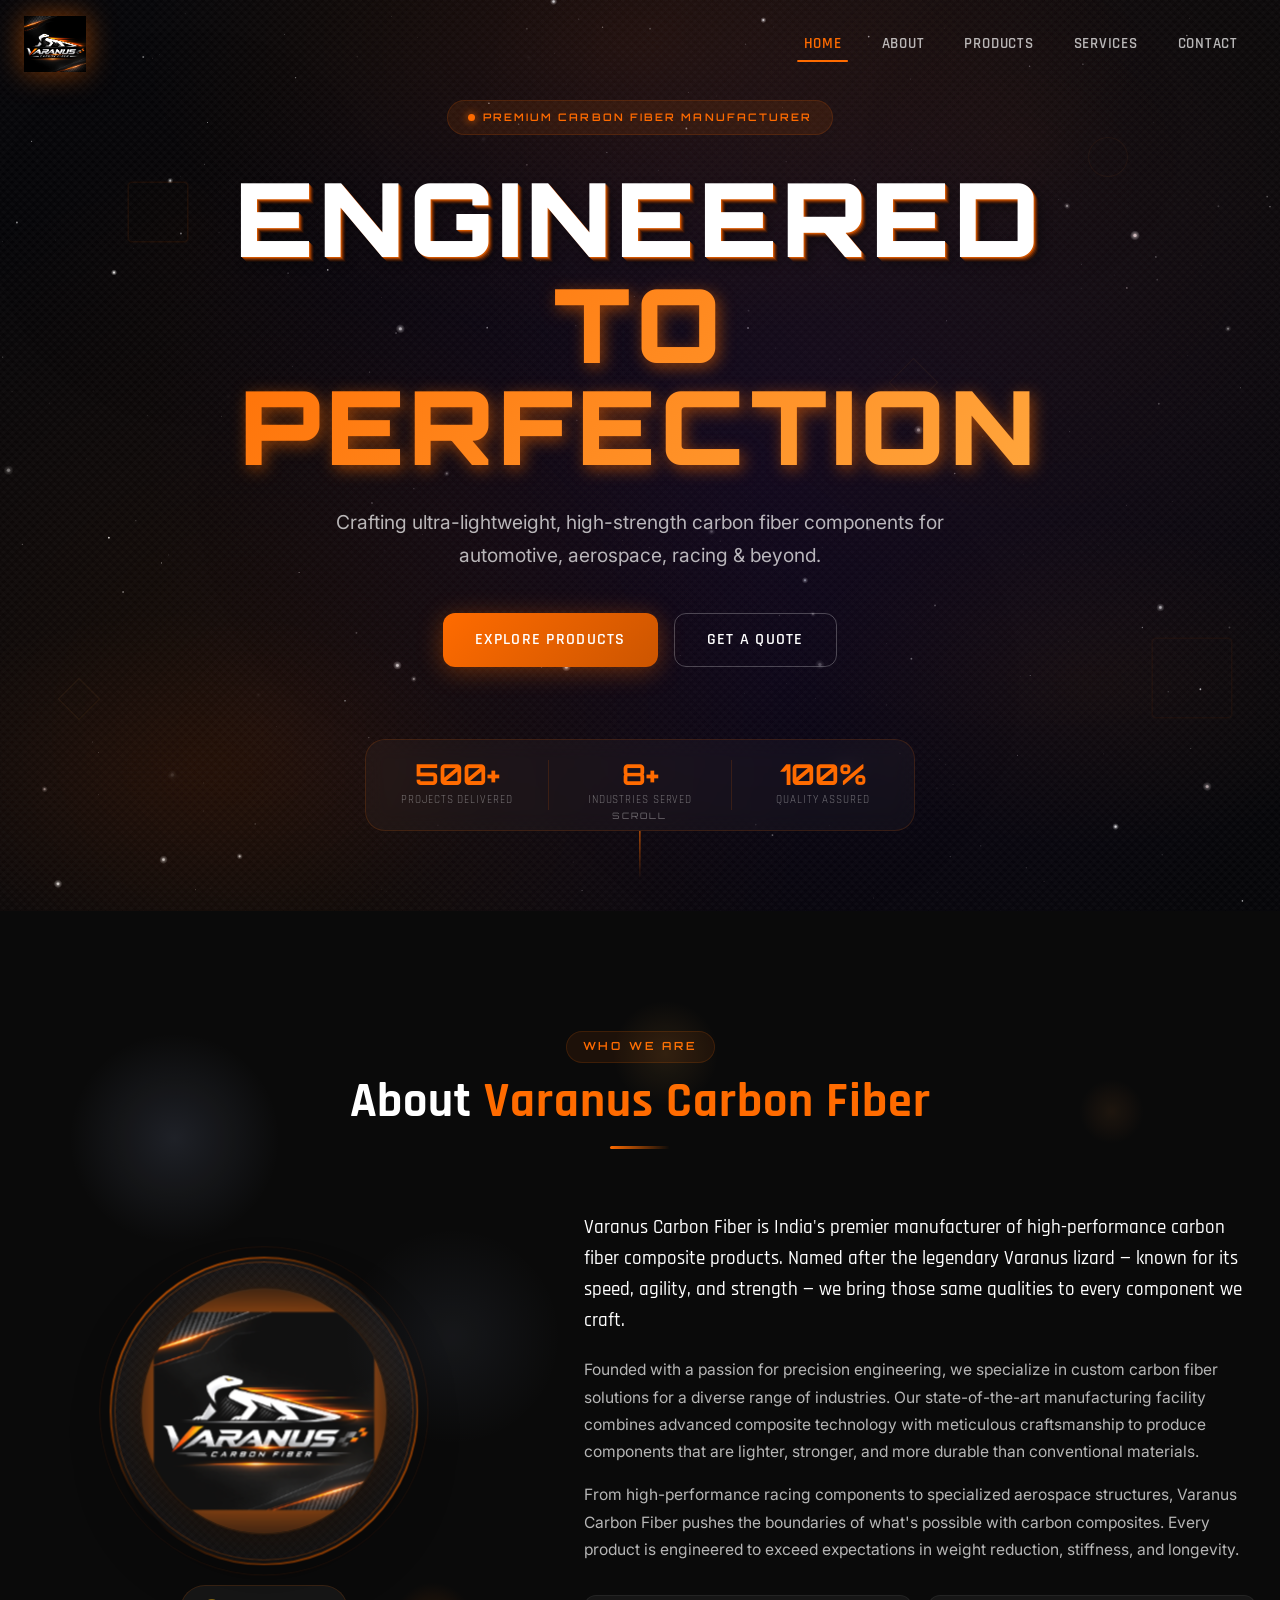
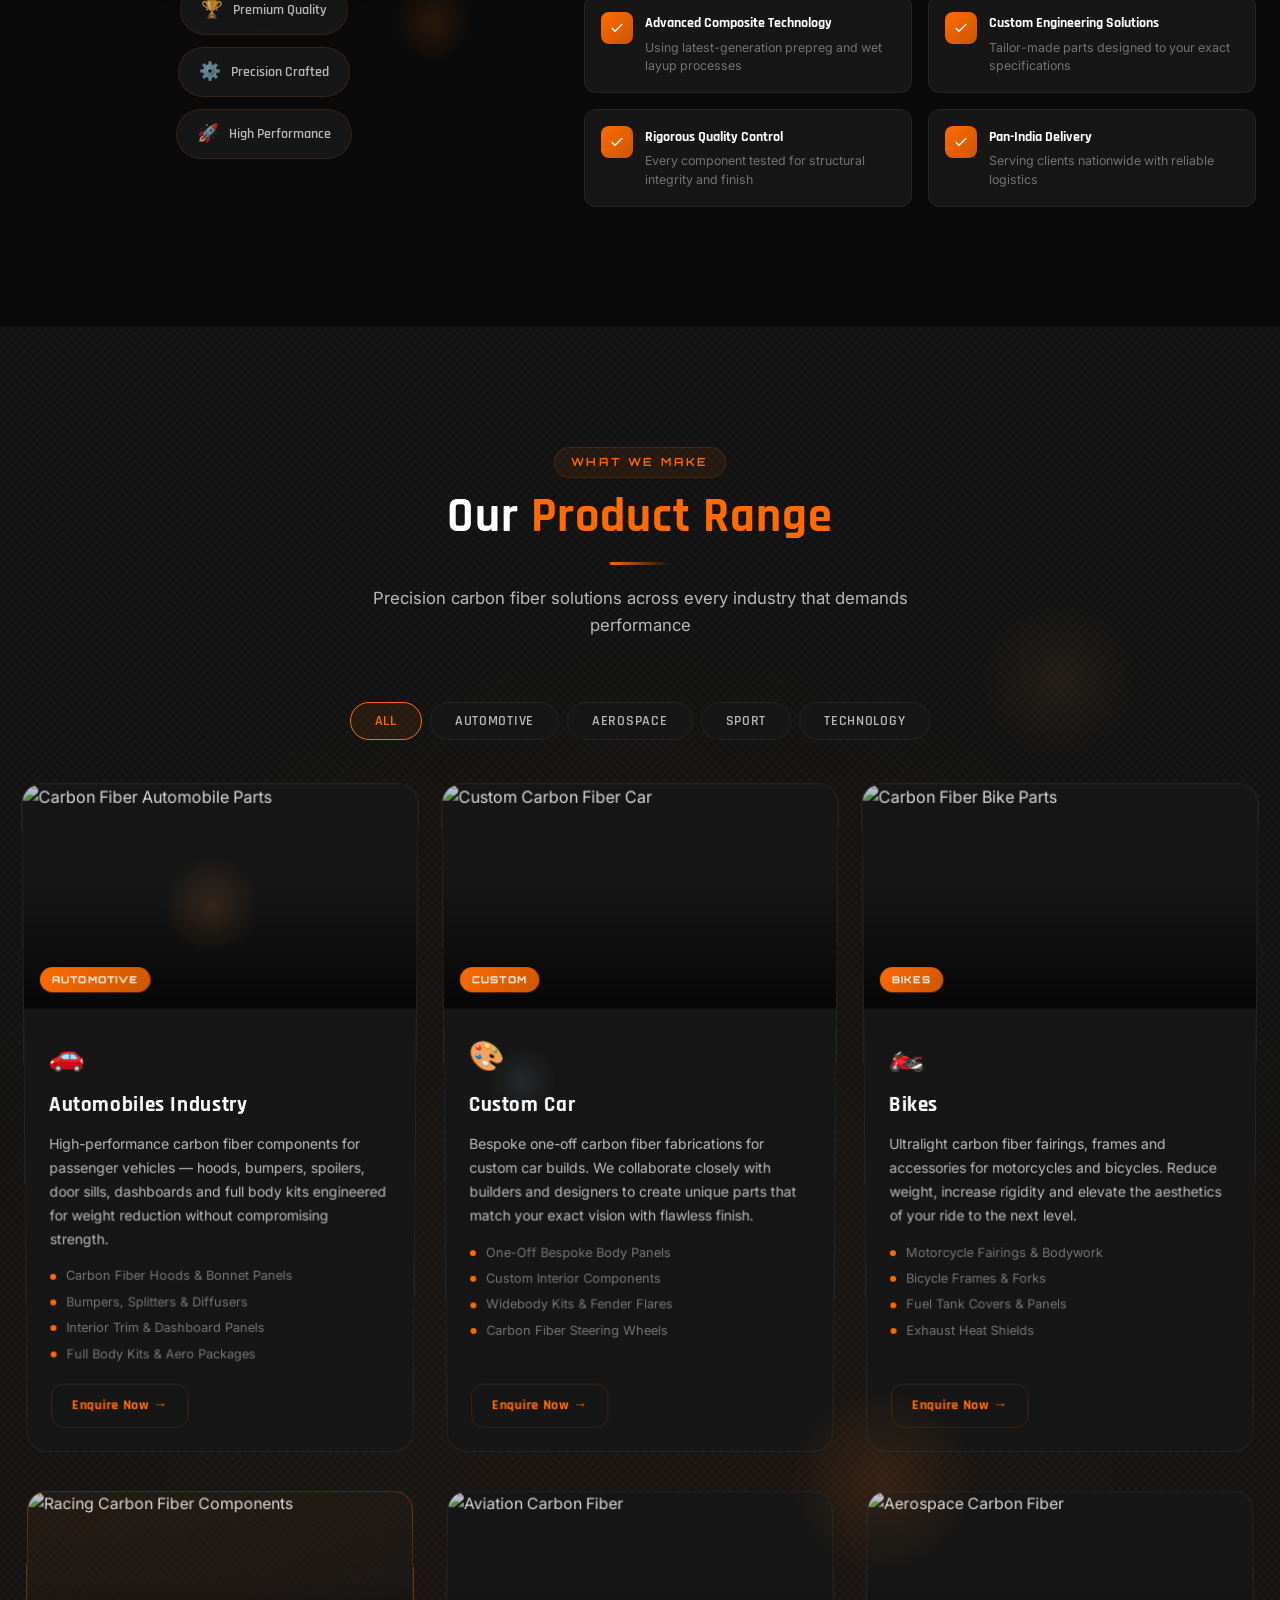
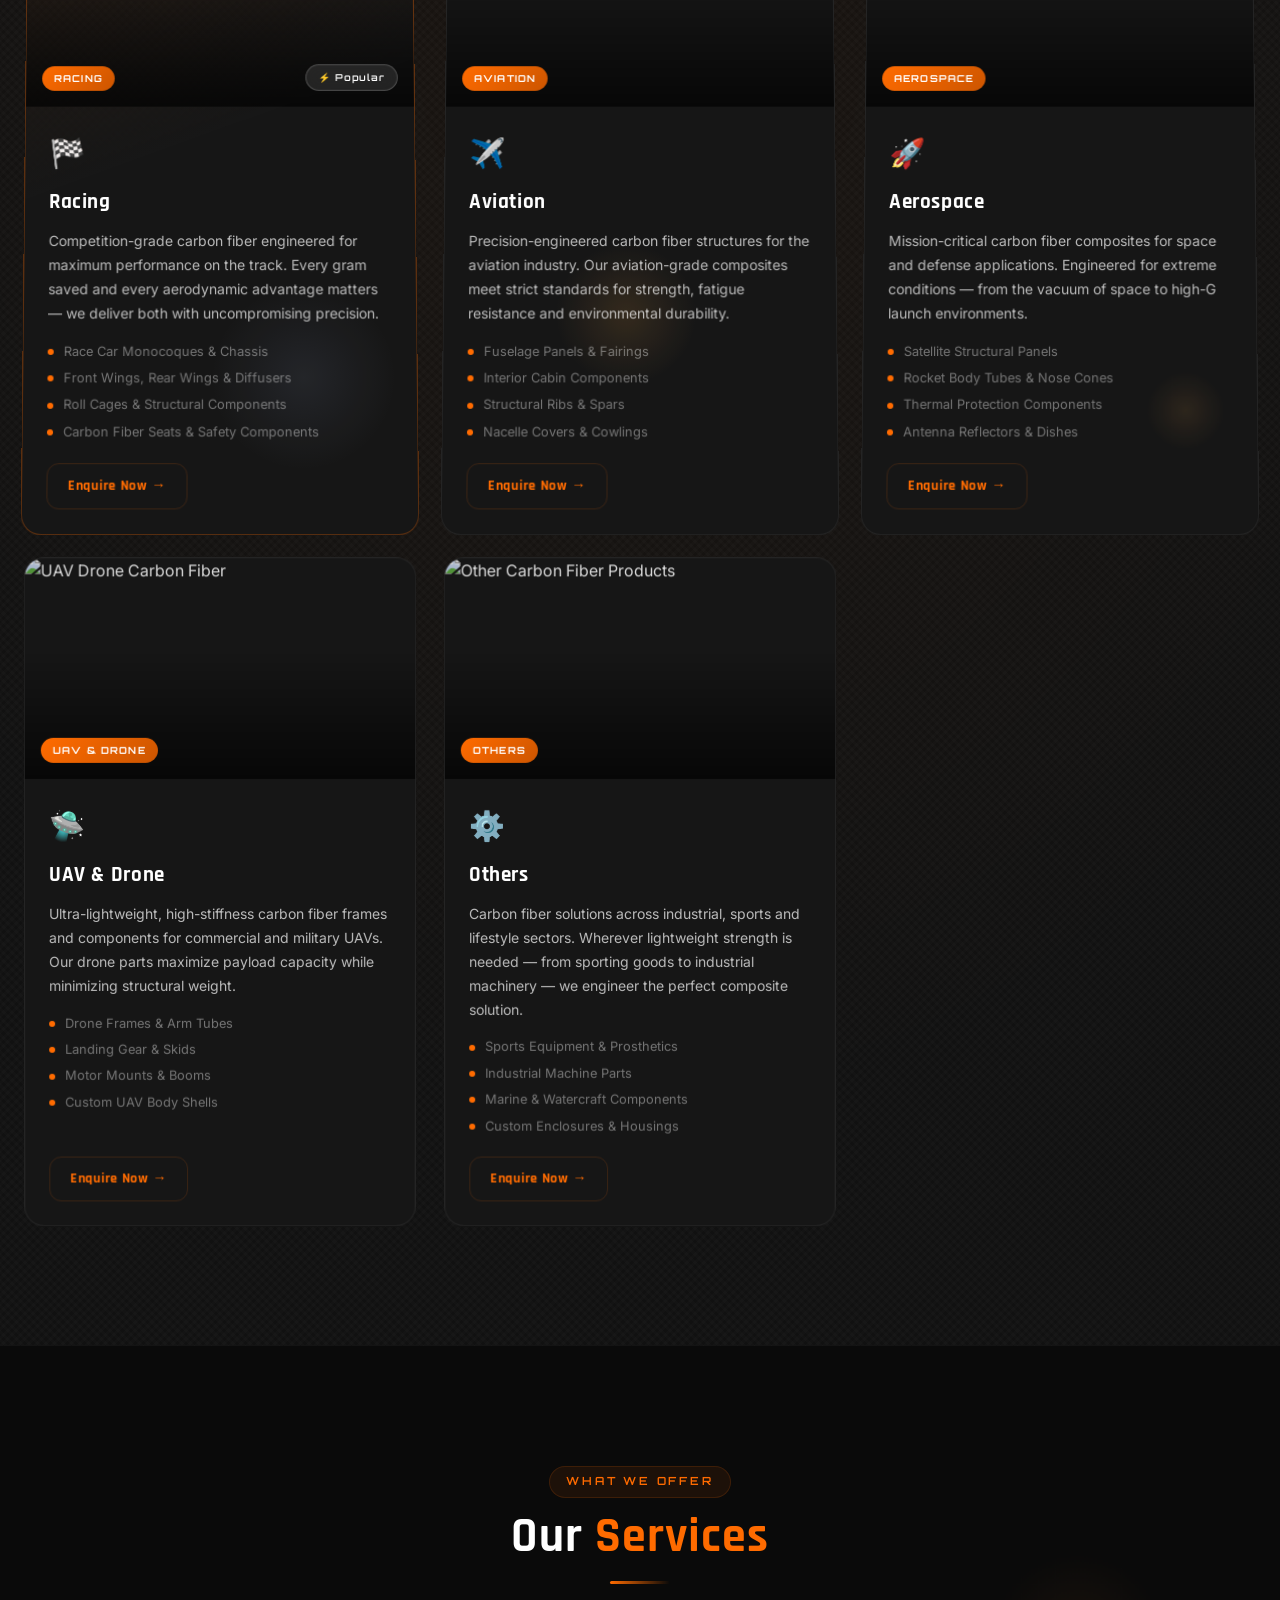
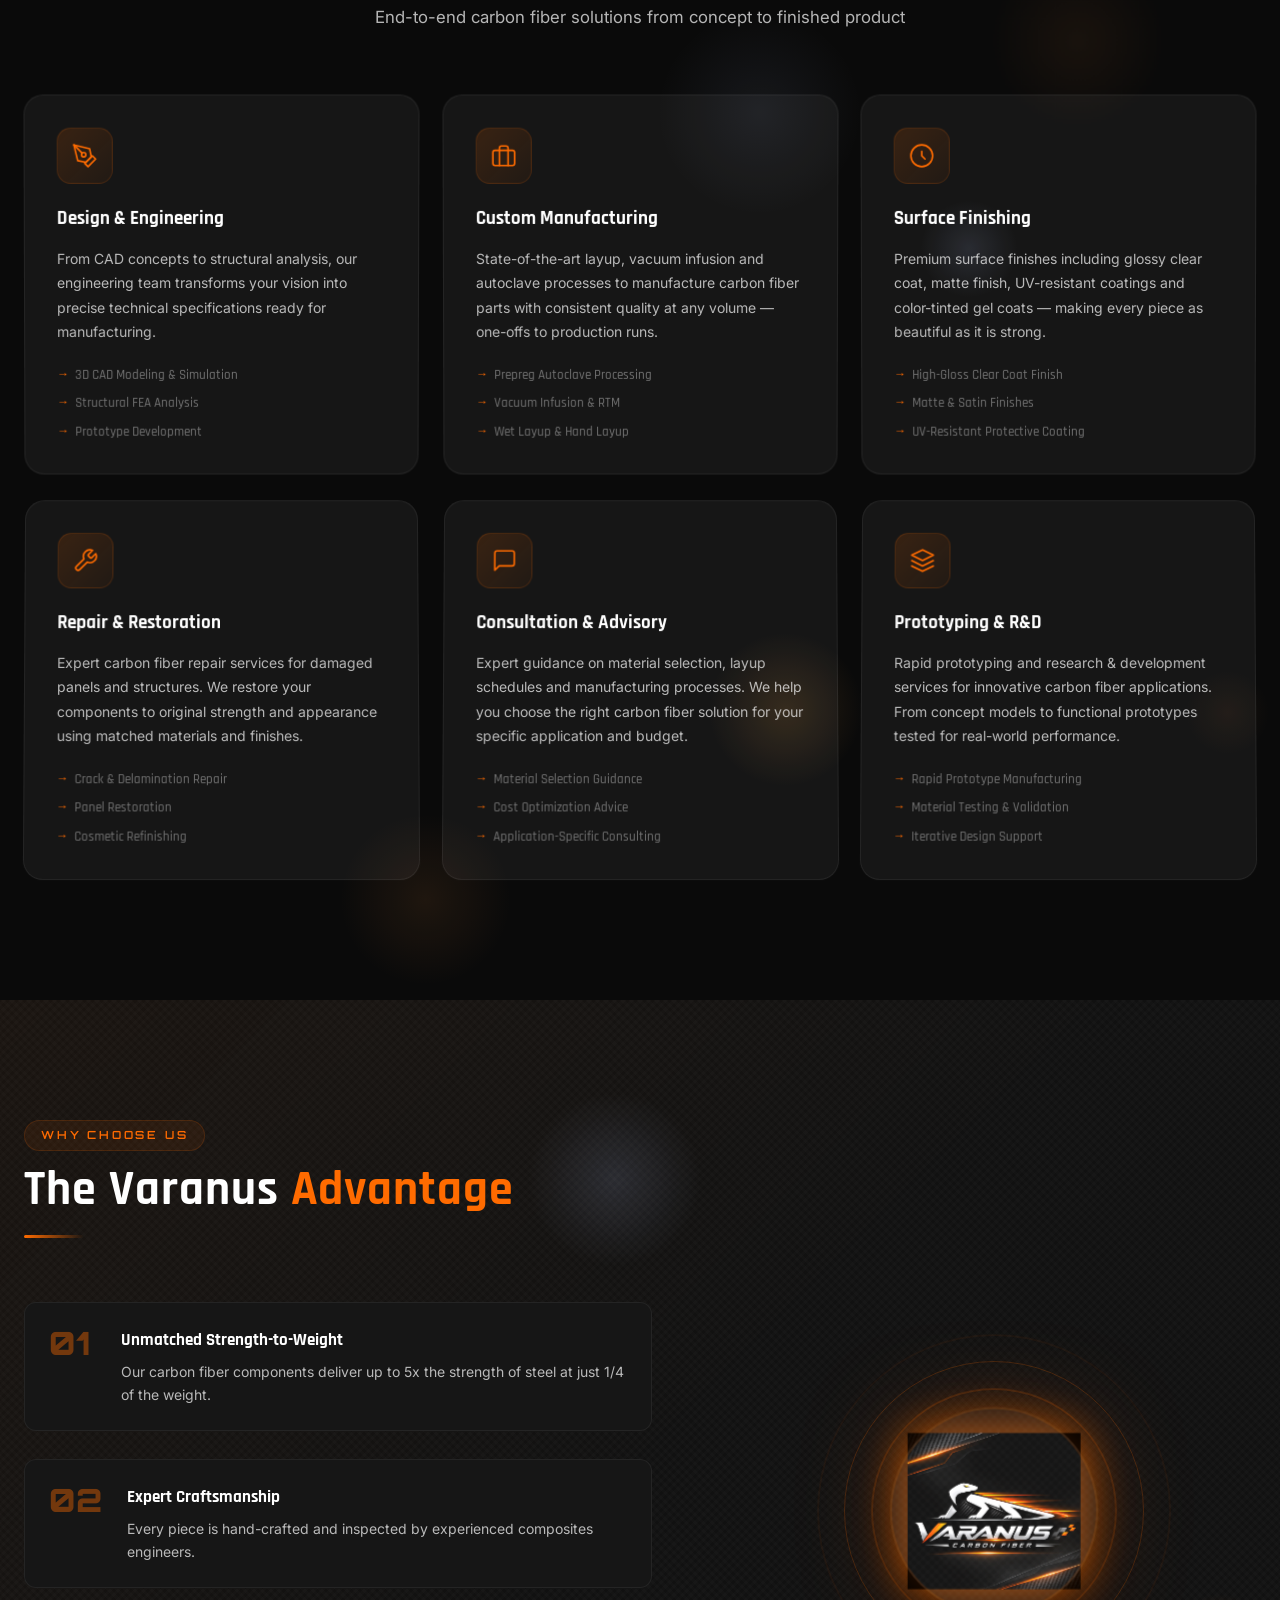
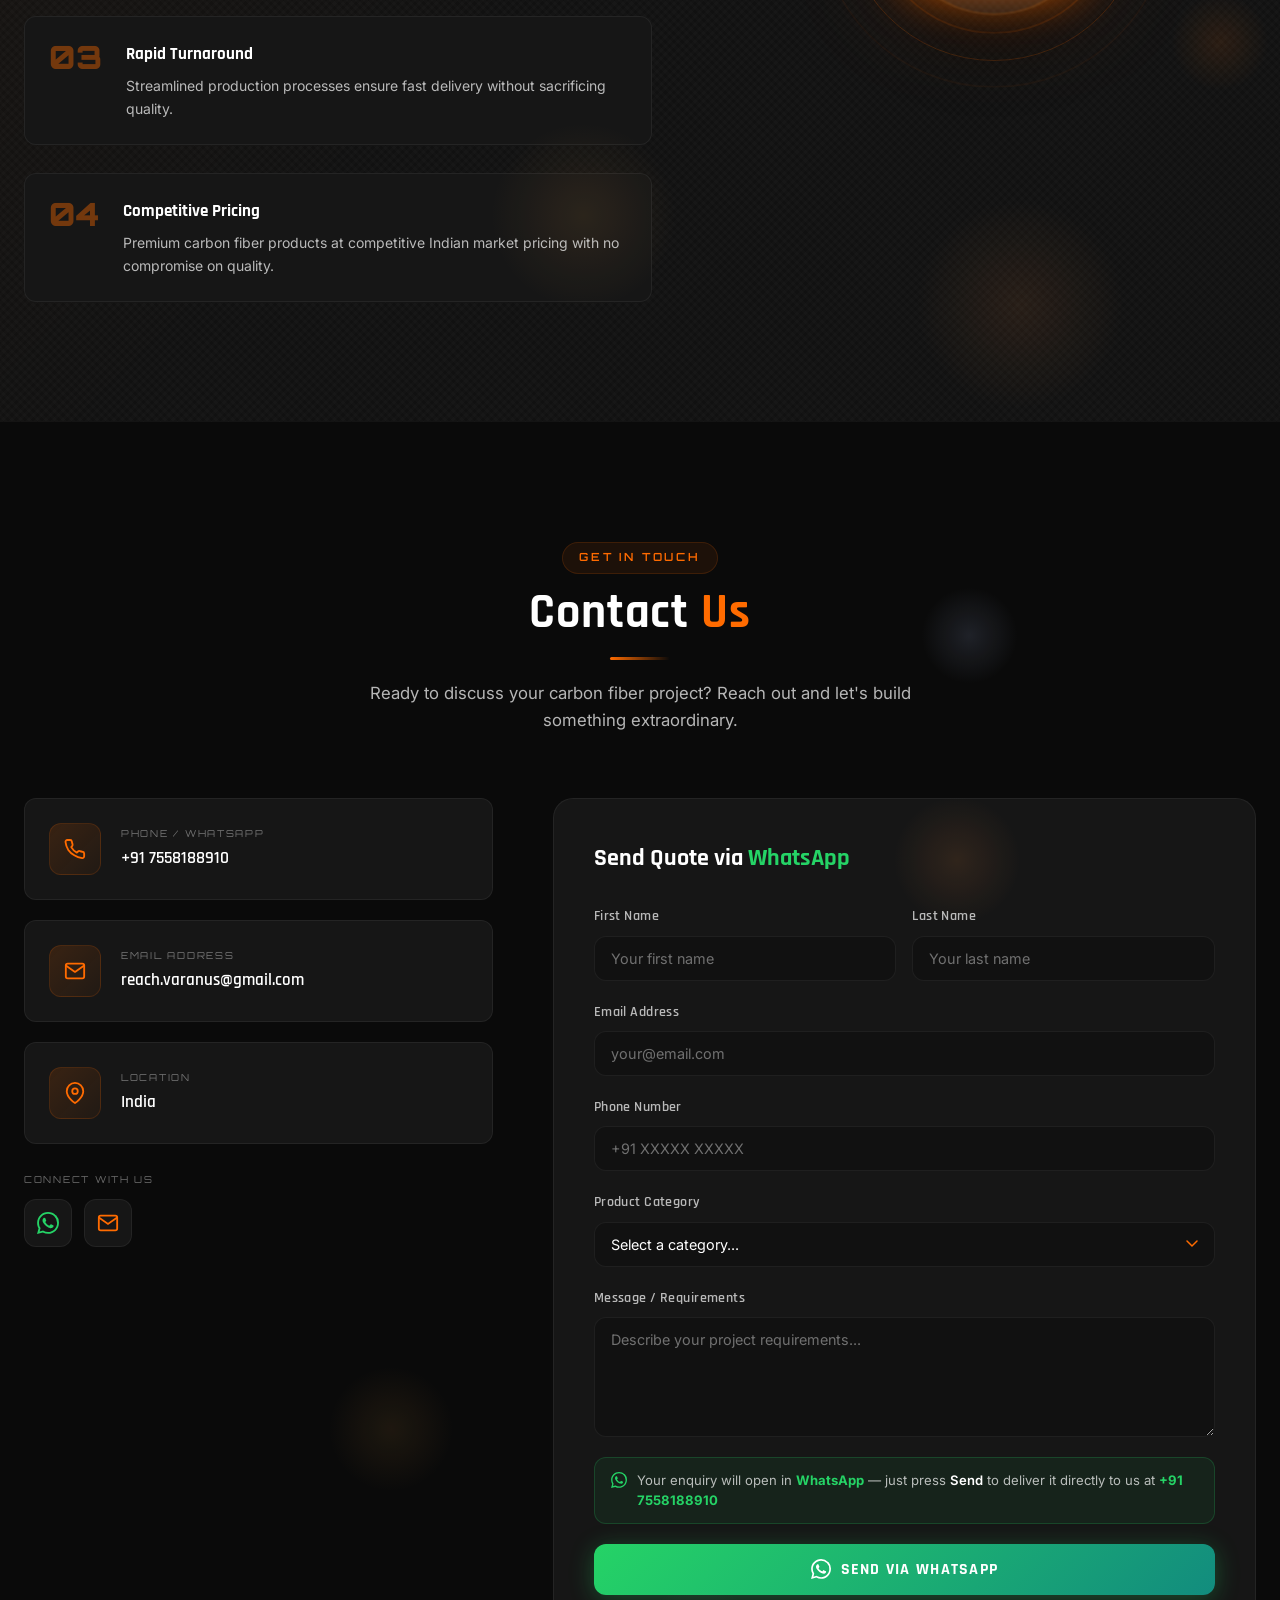
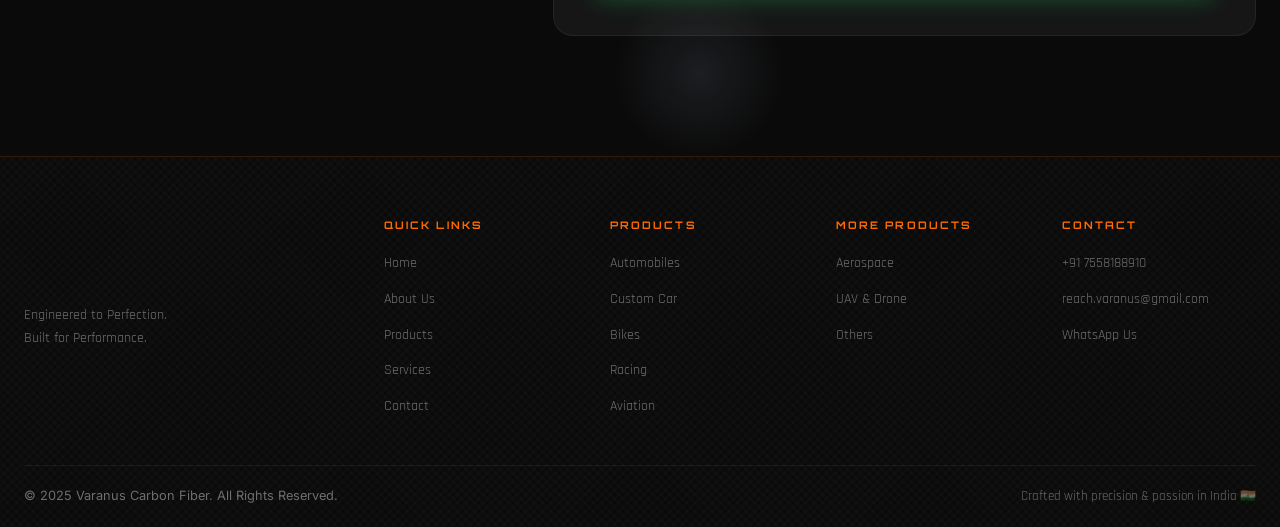
==== index.html @ b49322c1 "i have done this on Antigravity" ====
<!DOCTYPE html>
<html lang="en">
<head>
  <meta charset="UTF-8" />
  <meta name="viewport" content="width=device-width, initial-scale=1.0" />
  <title>Varanus Carbon Fiber | Premium Carbon Fiber Solutions</title>
  <meta name="description" content="Varanus Carbon Fiber - Premium carbon fiber components for automobiles, custom cars, bikes, racing, aviation, aerospace, UAV & drones and more. Crafted with precision for performance." />
  <meta name="keywords" content="carbon fiber, carbon fiber parts, automotive carbon fiber, racing carbon fiber, aerospace carbon fiber, UAV drone carbon fiber, custom carbon fiber" />
  <link rel="preconnect" href="https://fonts.googleapis.com" />
  <link rel="preconnect" href="https://fonts.gstatic.com" crossorigin />
  <link href="https://fonts.googleapis.com/css2?family=Rajdhani:wght@400;500;600;700&family=Orbitron:wght@400;600;700;900&family=Inter:wght@300;400;500;600&display=swap" rel="stylesheet" />
  <link rel="stylesheet" href="style.css" />
</head>
<body>

  <!-- ===== NAVIGATION ===== -->
  <nav class="navbar" id="navbar">
    <div class="nav-container">
      <a href="#home" class="nav-logo">
        <img src="logo.png" alt="Varanus Carbon Fiber Logo" class="logo-img" />
      </a>
      <ul class="nav-links" id="navLinks">
        <li><a href="#home" class="nav-link active">Home</a></li>
        <li><a href="#about" class="nav-link">About</a></li>
        <li><a href="#products" class="nav-link">Products</a></li>
        <li><a href="#services" class="nav-link">Services</a></li>
        <li><a href="#contact" class="nav-link">Contact</a></li>
      </ul>
      <button class="hamburger" id="hamburger" aria-label="Toggle menu">
        <span></span><span></span><span></span>
      </button>
    </div>
  </nav>

  <!-- ===== HERO SECTION ===== -->
  <section class="hero" id="home">
    <canvas class="hero-stars" id="heroStars"></canvas>
    <div class="hero-bg-overlay"></div>
    <div class="hero-particles" id="heroParticles"></div>
    <div class="hero-content">
      <div class="hero-badge">
        <span class="badge-dot"></span>
        Premium Carbon Fiber Manufacturer
      </div>
      <h1 class="hero-title">
        <span class="title-line">ENGINEERED</span>
        <span class="title-line orange-gradient">TO PERFECTION</span>
      </h1>
      <p class="hero-subtitle">
        Crafting ultra-lightweight, high-strength carbon fiber components for<br />
        automotive, aerospace, racing &amp; beyond.
      </p>
      <div class="hero-cta">
        <a href="#products" class="btn-primary" id="exploreBtn">Explore Products</a>
        <a href="#contact" class="btn-secondary" id="contactBtn">Get a Quote</a>
      </div>
      <div class="hero-stats">
        <div class="stat-item">
          <span class="stat-number">500+</span>
          <span class="stat-label">Projects Delivered</span>
        </div>
        <div class="stat-divider"></div>
        <div class="stat-item">
          <span class="stat-number">8+</span>
          <span class="stat-label">Industries Served</span>
        </div>
        <div class="stat-divider"></div>
        <div class="stat-item">
          <span class="stat-number">100%</span>
          <span class="stat-label">Quality Assured</span>
        </div>
      </div>
    </div>
    <div class="hero-scroll-indicator">
      <span>SCROLL</span>
      <div class="scroll-line"></div>
    </div>
  </section>

  <!-- ===== ABOUT SECTION ===== -->
  <section class="about-section" id="about">
    <div class="section-container">
      <div class="section-header">
        <span class="section-eyebrow">Who We Are</span>
        <h2 class="section-title">About <span class="orange-text">Varanus Carbon Fiber</span></h2>
        <div class="title-underline"></div>
      </div>
      <div class="about-grid">
        <div class="about-visual">
          <div class="about-img-wrapper">
            <div class="cf-texture-box">
              <div class="cf-inner">
                <img src="logo.png" alt="Varanus Carbon Fiber" class="about-logo-img" />
              </div>
              <div class="cf-glow-ring"></div>
              <div class="cf-glow-ring-2"></div>
            </div>
          </div>
          <div class="about-badges-float">
            <div class="float-badge" style="--delay:0s">
              <span class="fb-icon">🏆</span>
              <span>Premium Quality</span>
            </div>
            <div class="float-badge" style="--delay:0.5s">
              <span class="fb-icon">⚙️</span>
              <span>Precision Crafted</span>
            </div>
            <div class="float-badge" style="--delay:1s">
              <span class="fb-icon">🚀</span>
              <span>High Performance</span>
            </div>
          </div>
        </div>
        <div class="about-content">
          <p class="about-lead">
            Varanus Carbon Fiber is India's premier manufacturer of high-performance carbon fiber composite products. Named after the legendary Varanus lizard — known for its speed, agility, and strength — we bring those same qualities to every component we craft.
          </p>
          <p class="about-body">
            Founded with a passion for precision engineering, we specialize in custom carbon fiber solutions for a diverse range of industries. Our state-of-the-art manufacturing facility combines advanced composite technology with meticulous craftsmanship to produce components that are lighter, stronger, and more durable than conventional materials.
          </p>
          <p class="about-body">
            From high-performance racing components to specialized aerospace structures, Varanus Carbon Fiber pushes the boundaries of what's possible with carbon composites. Every product is engineered to exceed expectations in weight reduction, stiffness, and longevity.
          </p>
          <div class="about-features">
            <div class="feature-item">
              <div class="feature-icon">
                <svg viewBox="0 0 24 24" fill="none" stroke="currentColor" stroke-width="2"><polyline points="20 6 9 17 4 12"></polyline></svg>
              </div>
              <div>
                <h4>Advanced Composite Technology</h4>
                <p>Using latest-generation prepreg and wet layup processes</p>
              </div>
            </div>
            <div class="feature-item">
              <div class="feature-icon">
                <svg viewBox="0 0 24 24" fill="none" stroke="currentColor" stroke-width="2"><polyline points="20 6 9 17 4 12"></polyline></svg>
              </div>
              <div>
                <h4>Custom Engineering Solutions</h4>
                <p>Tailor-made parts designed to your exact specifications</p>
              </div>
            </div>
            <div class="feature-item">
              <div class="feature-icon">
                <svg viewBox="0 0 24 24" fill="none" stroke="currentColor" stroke-width="2"><polyline points="20 6 9 17 4 12"></polyline></svg>
              </div>
              <div>
                <h4>Rigorous Quality Control</h4>
                <p>Every component tested for structural integrity and finish</p>
              </div>
            </div>
            <div class="feature-item">
              <div class="feature-icon">
                <svg viewBox="0 0 24 24" fill="none" stroke="currentColor" stroke-width="2"><polyline points="20 6 9 17 4 12"></polyline></svg>
              </div>
              <div>
                <h4>Pan-India Delivery</h4>
                <p>Serving clients nationwide with reliable logistics</p>
              </div>
            </div>
          </div>
        </div>
      </div>
    </div>
  </section>

  <!-- ===== PRODUCTS SECTION ===== -->
  <section class="products-section" id="products">
    <div class="section-container">
      <div class="section-header">
        <span class="section-eyebrow">What We Make</span>
        <h2 class="section-title">Our <span class="orange-text">Product Range</span></h2>
        <div class="title-underline"></div>
        <p class="section-desc">Precision carbon fiber solutions across every industry that demands performance</p>
      </div>

      <!-- Product Filter Tabs -->
      <div class="product-tabs" id="productTabs">
        <button class="tab-btn active" data-tab="all">All</button>
        <button class="tab-btn" data-tab="auto">Automotive</button>
        <button class="tab-btn" data-tab="aero">Aerospace</button>
        <button class="tab-btn" data-tab="sport">Sport</button>
        <button class="tab-btn" data-tab="tech">Technology</button>
      </div>

      <div class="products-grid" id="productsGrid">

        <!-- 1. Automobiles Industry -->
        <div class="product-card" data-category="auto" id="productAuto">
          <div class="product-img-wrap">
            <img src="https://images.unsplash.com/photo-1625231743827-58ea02e0f52a?w=800&q=80" alt="Carbon Fiber Automobile Parts" loading="lazy" />
            <div class="product-overlay">
              <span class="product-tag">Automotive</span>
            </div>
          </div>
          <div class="product-info">
            <div class="product-icon">🚗</div>
            <h3>Automobiles Industry</h3>
            <p>High-performance carbon fiber components for passenger vehicles — hoods, bumpers, spoilers, door sills, dashboards and full body kits engineered for weight reduction without compromising strength.</p>
            <ul class="product-list">
              <li>Carbon Fiber Hoods &amp; Bonnet Panels</li>
              <li>Bumpers, Splitters &amp; Diffusers</li>
              <li>Interior Trim &amp; Dashboard Panels</li>
              <li>Full Body Kits &amp; Aero Packages</li>
            </ul>
            <a href="#contact" class="product-cta">Enquire Now →</a>
          </div>
        </div>

        <!-- 2. Custom Car -->
        <div class="product-card" data-category="auto" id="productCustomCar">
          <div class="product-img-wrap">
            <img src="https://images.unsplash.com/photo-1544636331-e26879cd4d9b?w=800&q=80" alt="Custom Carbon Fiber Car" loading="lazy" />
            <div class="product-overlay">
              <span class="product-tag">Custom</span>
            </div>
          </div>
          <div class="product-info">
            <div class="product-icon">🎨</div>
            <h3>Custom Car</h3>
            <p>Bespoke one-off carbon fiber fabrications for custom car builds. We collaborate closely with builders and designers to create unique parts that match your exact vision with flawless finish.</p>
            <ul class="product-list">
              <li>One-Off Bespoke Body Panels</li>
              <li>Custom Interior Components</li>
              <li>Widebody Kits &amp; Fender Flares</li>
              <li>Carbon Fiber Steering Wheels</li>
            </ul>
            <a href="#contact" class="product-cta">Enquire Now →</a>
          </div>
        </div>

        <!-- 3. Bikes -->
        <div class="product-card" data-category="sport" id="productBikes">
          <div class="product-img-wrap">
            <img src="https://images.unsplash.com/photo-1558981403-c5f9899a28bc?w=800&q=80" alt="Carbon Fiber Bike Parts" loading="lazy" />
            <div class="product-overlay">
              <span class="product-tag">Bikes</span>
            </div>
          </div>
          <div class="product-info">
            <div class="product-icon">🏍️</div>
            <h3>Bikes</h3>
            <p>Ultralight carbon fiber fairings, frames and accessories for motorcycles and bicycles. Reduce weight, increase rigidity and elevate the aesthetics of your ride to the next level.</p>
            <ul class="product-list">
              <li>Motorcycle Fairings &amp; Bodywork</li>
              <li>Bicycle Frames &amp; Forks</li>
              <li>Fuel Tank Covers &amp; Panels</li>
              <li>Exhaust Heat Shields</li>
            </ul>
            <a href="#contact" class="product-cta">Enquire Now →</a>
          </div>
        </div>

        <!-- 4. Racing -->
        <div class="product-card featured" data-category="sport" id="productRacing">
          <div class="product-img-wrap">
            <img src="https://images.unsplash.com/photo-1568605117036-5fe5e7bab0b7?w=800&q=80" alt="Racing Carbon Fiber Components" loading="lazy" />
            <div class="product-overlay">
              <span class="product-tag">Racing</span>
              <span class="featured-label">⚡ Popular</span>
            </div>
          </div>
          <div class="product-info">
            <div class="product-icon">🏁</div>
            <h3>Racing</h3>
            <p>Competition-grade carbon fiber engineered for maximum performance on the track. Every gram saved and every aerodynamic advantage matters — we deliver both with uncompromising precision.</p>
            <ul class="product-list">
              <li>Race Car Monocoques &amp; Chassis</li>
              <li>Front Wings, Rear Wings &amp; Diffusers</li>
              <li>Roll Cages &amp; Structural Components</li>
              <li>Carbon Fiber Seats &amp; Safety Components</li>
            </ul>
            <a href="#contact" class="product-cta">Enquire Now →</a>
          </div>
        </div>

        <!-- 5. Aviation -->
        <div class="product-card" data-category="aero" id="productAviation">
          <div class="product-img-wrap">
            <img src="https://images.unsplash.com/photo-1436491865332-7a61a109cc05?w=800&q=80" alt="Aviation Carbon Fiber" loading="lazy" />
            <div class="product-overlay">
              <span class="product-tag">Aviation</span>
            </div>
          </div>
          <div class="product-info">
            <div class="product-icon">✈️</div>
            <h3>Aviation</h3>
            <p>Precision-engineered carbon fiber structures for the aviation industry. Our aviation-grade composites meet strict standards for strength, fatigue resistance and environmental durability.</p>
            <ul class="product-list">
              <li>Fuselage Panels &amp; Fairings</li>
              <li>Interior Cabin Components</li>
              <li>Structural Ribs &amp; Spars</li>
              <li>Nacelle Covers &amp; Cowlings</li>
            </ul>
            <a href="#contact" class="product-cta">Enquire Now →</a>
          </div>
        </div>

        <!-- 6. Aerospace -->
        <div class="product-card" data-category="aero" id="productAerospace">
          <div class="product-img-wrap">
            <img src="https://images.unsplash.com/photo-1457364887197-9150188c107b?w=800&q=80" alt="Aerospace Carbon Fiber" loading="lazy" />
            <div class="product-overlay">
              <span class="product-tag">Aerospace</span>
            </div>
          </div>
          <div class="product-info">
            <div class="product-icon">🚀</div>
            <h3>Aerospace</h3>
            <p>Mission-critical carbon fiber composites for space and defense applications. Engineered for extreme conditions — from the vacuum of space to high-G launch environments.</p>
            <ul class="product-list">
              <li>Satellite Structural Panels</li>
              <li>Rocket Body Tubes &amp; Nose Cones</li>
              <li>Thermal Protection Components</li>
              <li>Antenna Reflectors &amp; Dishes</li>
            </ul>
            <a href="#contact" class="product-cta">Enquire Now →</a>
          </div>
        </div>

        <!-- 7. UAV & Drone -->
        <div class="product-card" data-category="tech" id="productUAV">
          <div class="product-img-wrap">
            <img src="https://images.unsplash.com/photo-1527977966376-1c8408f9f108?w=800&q=80" alt="UAV Drone Carbon Fiber" loading="lazy" />
            <div class="product-overlay">
              <span class="product-tag">UAV &amp; Drone</span>
            </div>
          </div>
          <div class="product-info">
            <div class="product-icon">🛸</div>
            <h3>UAV &amp; Drone</h3>
            <p>Ultra-lightweight, high-stiffness carbon fiber frames and components for commercial and military UAVs. Our drone parts maximize payload capacity while minimizing structural weight.</p>
            <ul class="product-list">
              <li>Drone Frames &amp; Arm Tubes</li>
              <li>Landing Gear &amp; Skids</li>
              <li>Motor Mounts &amp; Booms</li>
              <li>Custom UAV Body Shells</li>
            </ul>
            <a href="#contact" class="product-cta">Enquire Now →</a>
          </div>
        </div>

        <!-- 8. Others -->
        <div class="product-card" data-category="tech" id="productOthers">
          <div class="product-img-wrap">
            <img src="https://images.unsplash.com/photo-1581091226033-d5c48150dbaa?w=800&q=80" alt="Other Carbon Fiber Products" loading="lazy" />
            <div class="product-overlay">
              <span class="product-tag">Others</span>
            </div>
          </div>
          <div class="product-info">
            <div class="product-icon">⚙️</div>
            <h3>Others</h3>
            <p>Carbon fiber solutions across industrial, sports and lifestyle sectors. Wherever lightweight strength is needed — from sporting goods to industrial machinery — we engineer the perfect composite solution.</p>
            <ul class="product-list">
              <li>Sports Equipment &amp; Prosthetics</li>
              <li>Industrial Machine Parts</li>
              <li>Marine &amp; Watercraft Components</li>
              <li>Custom Enclosures &amp; Housings</li>
            </ul>
            <a href="#contact" class="product-cta">Enquire Now →</a>
          </div>
        </div>

      </div>
    </div>
  </section>

  <!-- ===== SERVICES SECTION ===== -->
  <section class="services-section" id="services">
    <div class="section-container">
      <div class="section-header">
        <span class="section-eyebrow">What We Offer</span>
        <h2 class="section-title">Our <span class="orange-text">Services</span></h2>
        <div class="title-underline"></div>
        <p class="section-desc">End-to-end carbon fiber solutions from concept to finished product</p>
      </div>
      <div class="services-grid">

        <div class="service-card" id="serviceDesign">
          <div class="service-icon-wrap">
            <div class="service-icon">
              <svg viewBox="0 0 24 24" fill="none" stroke="currentColor" stroke-width="1.5" stroke-linecap="round" stroke-linejoin="round">
                <path d="M12 19l7-7 3 3-7 7-3-3z"></path>
                <path d="M18 13l-1.5-7.5L2 2l3.5 14.5L13 18l5-5z"></path>
                <path d="M2 2l7.586 7.586"></path>
                <circle cx="11" cy="11" r="2"></circle>
              </svg>
            </div>
          </div>
          <h3>Design &amp; Engineering</h3>
          <p>From CAD concepts to structural analysis, our engineering team transforms your vision into precise technical specifications ready for manufacturing.</p>
          <ul class="service-features">
            <li>3D CAD Modeling &amp; Simulation</li>
            <li>Structural FEA Analysis</li>
            <li>Prototype Development</li>
          </ul>
        </div>

        <div class="service-card" id="serviceMfg">
          <div class="service-icon-wrap">
            <div class="service-icon">
              <svg viewBox="0 0 24 24" fill="none" stroke="currentColor" stroke-width="1.5" stroke-linecap="round" stroke-linejoin="round">
                <rect x="2" y="7" width="20" height="14" rx="2" ry="2"></rect>
                <path d="M16 21V5a2 2 0 0 0-2-2h-4a2 2 0 0 0-2 2v16"></path>
              </svg>
            </div>
          </div>
          <h3>Custom Manufacturing</h3>
          <p>State-of-the-art layup, vacuum infusion and autoclave processes to manufacture carbon fiber parts with consistent quality at any volume — one-offs to production runs.</p>
          <ul class="service-features">
            <li>Prepreg Autoclave Processing</li>
            <li>Vacuum Infusion &amp; RTM</li>
            <li>Wet Layup &amp; Hand Layup</li>
          </ul>
        </div>

        <div class="service-card" id="serviceFinish">
          <div class="service-icon-wrap">
            <div class="service-icon">
              <svg viewBox="0 0 24 24" fill="none" stroke="currentColor" stroke-width="1.5" stroke-linecap="round" stroke-linejoin="round">
                <circle cx="12" cy="12" r="10"></circle>
                <path d="M12 8v4l3 3"></path>
              </svg>
            </div>
          </div>
          <h3>Surface Finishing</h3>
          <p>Premium surface finishes including glossy clear coat, matte finish, UV-resistant coatings and color-tinted gel coats — making every piece as beautiful as it is strong.</p>
          <ul class="service-features">
            <li>High-Gloss Clear Coat Finish</li>
            <li>Matte &amp; Satin Finishes</li>
            <li>UV-Resistant Protective Coating</li>
          </ul>
        </div>

        <div class="service-card" id="serviceRepair">
          <div class="service-icon-wrap">
            <div class="service-icon">
              <svg viewBox="0 0 24 24" fill="none" stroke="currentColor" stroke-width="1.5" stroke-linecap="round" stroke-linejoin="round">
                <path d="M14.7 6.3a1 1 0 0 0 0 1.4l1.6 1.6a1 1 0 0 0 1.4 0l3.77-3.77a6 6 0 0 1-7.94 7.94l-6.91 6.91a2.12 2.12 0 0 1-3-3l6.91-6.91a6 6 0 0 1 7.94-7.94l-3.76 3.76z"></path>
              </svg>
            </div>
          </div>
          <h3>Repair &amp; Restoration</h3>
          <p>Expert carbon fiber repair services for damaged panels and structures. We restore your components to original strength and appearance using matched materials and finishes.</p>
          <ul class="service-features">
            <li>Crack &amp; Delamination Repair</li>
            <li>Panel Restoration</li>
            <li>Cosmetic Refinishing</li>
          </ul>
        </div>

        <div class="service-card" id="serviceConsult">
          <div class="service-icon-wrap">
            <div class="service-icon">
              <svg viewBox="0 0 24 24" fill="none" stroke="currentColor" stroke-width="1.5" stroke-linecap="round" stroke-linejoin="round">
                <path d="M21 15a2 2 0 0 1-2 2H7l-4 4V5a2 2 0 0 1 2-2h14a2 2 0 0 1 2 2z"></path>
              </svg>
            </div>
          </div>
          <h3>Consultation &amp; Advisory</h3>
          <p>Expert guidance on material selection, layup schedules and manufacturing processes. We help you choose the right carbon fiber solution for your specific application and budget.</p>
          <ul class="service-features">
            <li>Material Selection Guidance</li>
            <li>Cost Optimization Advice</li>
            <li>Application-Specific Consulting</li>
          </ul>
        </div>

        <div class="service-card" id="serviceProto">
          <div class="service-icon-wrap">
            <div class="service-icon">
              <svg viewBox="0 0 24 24" fill="none" stroke="currentColor" stroke-width="1.5" stroke-linecap="round" stroke-linejoin="round">
                <polygon points="12 2 2 7 12 12 22 7 12 2"></polygon>
                <polyline points="2 17 12 22 22 17"></polyline>
                <polyline points="2 12 12 17 22 12"></polyline>
              </svg>
            </div>
          </div>
          <h3>Prototyping &amp; R&amp;D</h3>
          <p>Rapid prototyping and research &amp; development services for innovative carbon fiber applications. From concept models to functional prototypes tested for real-world performance.</p>
          <ul class="service-features">
            <li>Rapid Prototype Manufacturing</li>
            <li>Material Testing &amp; Validation</li>
            <li>Iterative Design Support</li>
          </ul>
        </div>

      </div>
    </div>
  </section>

  <!-- ===== WHY CHOOSE US ===== -->
  <section class="why-section">
    <div class="section-container">
      <div class="why-content">
        <div class="section-header left-align">
          <span class="section-eyebrow">Why Choose Us</span>
          <h2 class="section-title">The Varanus <span class="orange-text">Advantage</span></h2>
          <div class="title-underline"></div>
        </div>
        <div class="why-grid">
          <div class="why-item">
            <div class="why-num">01</div>
            <div class="why-text">
              <h4>Unmatched Strength-to-Weight</h4>
              <p>Our carbon fiber components deliver up to 5x the strength of steel at just 1/4 of the weight.</p>
            </div>
          </div>
          <div class="why-item">
            <div class="why-num">02</div>
            <div class="why-text">
              <h4>Expert Craftsmanship</h4>
              <p>Every piece is hand-crafted and inspected by experienced composites engineers.</p>
            </div>
          </div>
          <div class="why-item">
            <div class="why-num">03</div>
            <div class="why-text">
              <h4>Rapid Turnaround</h4>
              <p>Streamlined production processes ensure fast delivery without sacrificing quality.</p>
            </div>
          </div>
          <div class="why-item">
            <div class="why-num">04</div>
            <div class="why-text">
              <h4>Competitive Pricing</h4>
              <p>Premium carbon fiber products at competitive Indian market pricing with no compromise on quality.</p>
            </div>
          </div>
        </div>
      </div>
      <div class="why-visual">
        <div class="cf-weave-display">
          <div class="weave-inner">
            <img src="logo.png" alt="Varanus Carbon Fiber" class="why-logo" />
          </div>
          <div class="weave-rings">
            <div class="ring ring-1"></div>
            <div class="ring ring-2"></div>
            <div class="ring ring-3"></div>
          </div>
        </div>
      </div>
    </div>
  </section>

  <!-- ===== CONTACT SECTION ===== -->
  <section class="contact-section" id="contact">
    <div class="section-container">
      <div class="section-header">
        <span class="section-eyebrow">Get In Touch</span>
        <h2 class="section-title">Contact <span class="orange-text">Us</span></h2>
        <div class="title-underline"></div>
        <p class="section-desc">Ready to discuss your carbon fiber project? Reach out and let's build something extraordinary.</p>
      </div>
      <div class="contact-grid">
        <div class="contact-info">
          <div class="contact-card" id="contactPhone">
            <div class="contact-icon-wrap">
              <svg viewBox="0 0 24 24" fill="none" stroke="currentColor" stroke-width="2" stroke-linecap="round" stroke-linejoin="round">
                <path d="M22 16.92v3a2 2 0 0 1-2.18 2 19.79 19.79 0 0 1-8.63-3.07A19.5 19.5 0 0 1 4.69 13a19.79 19.79 0 0 1-3.07-8.67A2 2 0 0 1 3.6 2.18h3a2 2 0 0 1 2 1.72 12.84 12.84 0 0 0 .7 2.81 2 2 0 0 1-.45 2.11L7.91 9.91a16 16 0 0 0 6.08 6.08l1.27-1.27a2 2 0 0 1 2.11-.45 12.84 12.84 0 0 0 2.81.7A2 2 0 0 1 22 16.92z"></path>
              </svg>
            </div>
            <div class="contact-detail">
              <span class="contact-label">Phone / WhatsApp</span>
              <a href="tel:+917558188910" class="contact-value">+91 7558188910</a>
            </div>
          </div>

          <div class="contact-card" id="contactEmail">
            <div class="contact-icon-wrap">
              <svg viewBox="0 0 24 24" fill="none" stroke="currentColor" stroke-width="2" stroke-linecap="round" stroke-linejoin="round">
                <path d="M4 4h16c1.1 0 2 .9 2 2v12c0 1.1-.9 2-2 2H4c-1.1 0-2-.9-2-2V6c0-1.1.9-2 2-2z"></path>
                <polyline points="22,6 12,13 2,6"></polyline>
              </svg>
            </div>
            <div class="contact-detail">
              <span class="contact-label">Email Address</span>
              <a href="mailto:reach.varanus@gmail.com" class="contact-value">reach.varanus@gmail.com</a>
            </div>
          </div>

          <div class="contact-card" id="contactLocation">
            <div class="contact-icon-wrap">
              <svg viewBox="0 0 24 24" fill="none" stroke="currentColor" stroke-width="2" stroke-linecap="round" stroke-linejoin="round">
                <path d="M21 10c0 7-9 13-9 13s-9-6-9-13a9 9 0 0 1 18 0z"></path>
                <circle cx="12" cy="10" r="3"></circle>
              </svg>
            </div>
            <div class="contact-detail">
              <span class="contact-label">Location</span>
              <span class="contact-value">India</span>
            </div>
          </div>

          <div class="contact-socials">
            <span class="socials-label">Connect With Us</span>
            <div class="social-links">
              <a href="https://wa.me/917558188910" target="_blank" class="social-btn whatsapp" id="whatsappLink" aria-label="WhatsApp">
                <svg viewBox="0 0 24 24" fill="currentColor"><path d="M17.472 14.382c-.297-.149-1.758-.867-2.03-.967-.273-.099-.471-.148-.67.15-.197.297-.767.966-.94 1.164-.173.199-.347.223-.644.075-.297-.15-1.255-.463-2.39-1.475-.883-.788-1.48-1.761-1.653-2.059-.173-.297-.018-.458.13-.606.134-.133.298-.347.446-.52.149-.174.198-.298.298-.497.099-.198.05-.371-.025-.52-.075-.149-.669-1.612-.916-2.207-.242-.579-.487-.5-.669-.51-.173-.008-.371-.01-.57-.01-.198 0-.52.074-.792.372-.272.297-1.04 1.016-1.04 2.479 0 1.462 1.065 2.875 1.213 3.074.149.198 2.096 3.2 5.077 4.487.709.306 1.262.489 1.694.625.712.227 1.36.195 1.871.118.571-.085 1.758-.719 2.006-1.413.248-.694.248-1.289.173-1.413-.074-.124-.272-.198-.57-.347m-5.421 7.403h-.004a9.87 9.87 0 0 1-5.031-1.378l-.361-.214-3.741.982.998-3.648-.235-.374a9.86 9.86 0 0 1-1.51-5.26c.001-5.45 4.436-9.884 9.888-9.884 2.64 0 5.122 1.03 6.988 2.898a9.825 9.825 0 0 1 2.893 6.994c-.003 5.45-4.437 9.884-9.885 9.884m8.413-18.297A11.815 11.815 0 0 0 12.05 0C5.495 0 .16 5.335.157 11.892c0 2.096.547 4.142 1.588 5.945L.057 24l6.305-1.654a11.882 11.882 0 0 0 5.683 1.448h.005c6.554 0 11.89-5.335 11.893-11.893A11.821 11.821 0 0 0 20.885 3.49"/></svg>
              </a>
              <a href="mailto:reach.varanus@gmail.com" class="social-btn email" id="emailLink" aria-label="Email">
                <svg viewBox="0 0 24 24" fill="none" stroke="currentColor" stroke-width="2"><path d="M4 4h16c1.1 0 2 .9 2 2v12c0 1.1-.9 2-2 2H4c-1.1 0-2-.9-2-2V6c0-1.1.9-2 2-2z"/><polyline points="22,6 12,13 2,6"/></svg>
              </a>
            </div>
          </div>
        </div>

        <div class="contact-form-wrap">
          <form class="contact-form" id="contactForm" novalidate>
            <h3 class="form-title">Send Quote via <span style="color:#25D366">WhatsApp</span></h3>
            <div class="form-row">
              <div class="form-group">
                <label for="firstName">First Name</label>
                <input type="text" id="firstName" name="firstName" placeholder="Your first name" required />
              </div>
              <div class="form-group">
                <label for="lastName">Last Name</label>
                <input type="text" id="lastName" name="lastName" placeholder="Your last name" required />
              </div>
            </div>
            <div class="form-group">
              <label for="email">Email Address</label>
              <input type="email" id="email" name="email" placeholder="your@email.com" required />
            </div>
            <div class="form-group">
              <label for="phone">Phone Number</label>
              <input type="tel" id="phone" name="phone" placeholder="+91 XXXXX XXXXX" />
            </div>
            <div class="form-group">
              <label for="category">Product Category</label>
              <select id="category" name="category">
                <option value="">Select a category...</option>
                <option value="automobiles">Automobiles Industry</option>
                <option value="custom-car">Custom Car</option>
                <option value="bikes">Bikes</option>
                <option value="racing">Racing</option>
                <option value="aviation">Aviation</option>
                <option value="aerospace">Aerospace</option>
                <option value="uav-drone">UAV &amp; Drone</option>
                <option value="others">Others</option>
              </select>
            </div>
            <div class="form-group">
              <label for="message">Message / Requirements</label>
              <textarea id="message" name="message" rows="4" placeholder="Describe your project requirements..." required></textarea>
            </div>
            <div class="wa-note">
              <svg viewBox="0 0 24 24" fill="currentColor" style="width:16px;height:16px;color:#25D366;flex-shrink:0"><path d="M17.472 14.382c-.297-.149-1.758-.867-2.03-.967-.273-.099-.471-.148-.67.15-.197.297-.767.966-.94 1.164-.173.199-.347.223-.644.075-.297-.15-1.255-.463-2.39-1.475-.883-.788-1.48-1.761-1.653-2.059-.173-.297-.018-.458.13-.606.134-.133.298-.347.446-.52.149-.174.198-.298.298-.497.099-.198.05-.371-.025-.52-.075-.149-.669-1.612-.916-2.207-.242-.579-.487-.5-.669-.51-.173-.008-.371-.01-.57-.01-.198 0-.52.074-.792.372-.272.297-1.04 1.016-1.04 2.479 0 1.462 1.065 2.875 1.213 3.074.149.198 2.096 3.2 5.077 4.487.709.306 1.262.489 1.694.625.712.227 1.36.195 1.871.118.571-.085 1.758-.719 2.006-1.413.248-.694.248-1.289.173-1.413-.074-.124-.272-.198-.57-.347m-5.421 7.403h-.004a9.87 9.87 0 0 1-5.031-1.378l-.361-.214-3.741.982.998-3.648-.235-.374a9.86 9.86 0 0 1-1.51-5.26c.001-5.45 4.436-9.884 9.888-9.884 2.64 0 5.122 1.03 6.988 2.898a9.825 9.825 0 0 1 2.893 6.994c-.003 5.45-4.437 9.884-9.885 9.884m8.413-18.297A11.815 11.815 0 0 0 12.05 0C5.495 0 .16 5.335.157 11.892c0 2.096.547 4.142 1.588 5.945L.057 24l6.305-1.654a11.882 11.882 0 0 0 5.683 1.448h.005c6.554 0 11.89-5.335 11.893-11.893A11.821 11.821 0 0 0 20.885 3.49"/></svg>
              <span>Your enquiry will open in <strong>WhatsApp</strong> — just press <em>Send</em> to deliver it directly to us at <strong>+91 7558188910</strong></span>
            </div>
            <button type="submit" class="btn-submit" id="submitBtn">
              <svg viewBox="0 0 24 24" fill="currentColor" style="width:20px;height:20px"><path d="M17.472 14.382c-.297-.149-1.758-.867-2.03-.967-.273-.099-.471-.148-.67.15-.197.297-.767.966-.94 1.164-.173.199-.347.223-.644.075-.297-.15-1.255-.463-2.39-1.475-.883-.788-1.48-1.761-1.653-2.059-.173-.297-.018-.458.13-.606.134-.133.298-.347.446-.52.149-.174.198-.298.298-.497.099-.198.05-.371-.025-.52-.075-.149-.669-1.612-.916-2.207-.242-.579-.487-.5-.669-.51-.173-.008-.371-.01-.57-.01-.198 0-.52.074-.792.372-.272.297-1.04 1.016-1.04 2.479 0 1.462 1.065 2.875 1.213 3.074.149.198 2.096 3.2 5.077 4.487.709.306 1.262.489 1.694.625.712.227 1.36.195 1.871.118.571-.085 1.758-.719 2.006-1.413.248-.694.248-1.289.173-1.413-.074-.124-.272-.198-.57-.347m-5.421 7.403h-.004a9.87 9.87 0 0 1-5.031-1.378l-.361-.214-3.741.982.998-3.648-.235-.374a9.86 9.86 0 0 1-1.51-5.26c.001-5.45 4.436-9.884 9.888-9.884 2.64 0 5.122 1.03 6.988 2.898a9.825 9.825 0 0 1 2.893 6.994c-.003 5.45-4.437 9.884-9.885 9.884m8.413-18.297A11.815 11.815 0 0 0 12.05 0C5.495 0 .16 5.335.157 11.892c0 2.096.547 4.142 1.588 5.945L.057 24l6.305-1.654a11.882 11.882 0 0 0 5.683 1.448h.005c6.554 0 11.89-5.335 11.893-11.893A11.821 11.821 0 0 0 20.885 3.49"/></svg>
              <span>Send via WhatsApp</span>
            </button>
          </form>
        </div>
      </div>
    </div>
  </section>

  <!-- ===== FOOTER ===== -->
  <footer class="footer">
    <div class="footer-container">
      <div class="footer-top">
        <div class="footer-brand">
          <img src="logo.png" alt="Varanus Carbon Fiber" class="footer-logo" />
          <p class="footer-tagline">Engineered to Perfection.<br />Built for Performance.</p>
        </div>
        <div class="footer-links-grid">
          <div class="footer-col">
            <h5>Quick Links</h5>
            <ul>
              <li><a href="#home">Home</a></li>
              <li><a href="#about">About Us</a></li>
              <li><a href="#products">Products</a></li>
              <li><a href="#services">Services</a></li>
              <li><a href="#contact">Contact</a></li>
            </ul>
          </div>
          <div class="footer-col">
            <h5>Products</h5>
            <ul>
              <li><a href="#products">Automobiles</a></li>
              <li><a href="#products">Custom Car</a></li>
              <li><a href="#products">Bikes</a></li>
              <li><a href="#products">Racing</a></li>
              <li><a href="#products">Aviation</a></li>
            </ul>
          </div>
          <div class="footer-col">
            <h5>More Products</h5>
            <ul>
              <li><a href="#products">Aerospace</a></li>
              <li><a href="#products">UAV &amp; Drone</a></li>
              <li><a href="#products">Others</a></li>
            </ul>
          </div>
          <div class="footer-col">
            <h5>Contact</h5>
            <ul>
              <li><a href="tel:+917558188910">+91 7558188910</a></li>
              <li><a href="mailto:reach.varanus@gmail.com">reach.varanus@gmail.com</a></li>
              <li><a href="https://wa.me/917558188910" target="_blank">WhatsApp Us</a></li>
            </ul>
          </div>
        </div>
      </div>
      <div class="footer-bottom">
        <p>&copy; 2025 Varanus Carbon Fiber. All Rights Reserved.</p>
        <p class="footer-craft">Crafted with precision &amp; passion in India 🇮🇳</p>
      </div>
    </div>
  </footer>

  <script src="script.js"></script>
</body>
</html>
---- style.css ----
/* =====================================================
   VARANUS CARBON FIBER - Premium Website Styles
   ===================================================== */

/* ---- Google Fonts & CSS Reset ---- */
*, *::before, *::after { box-sizing: border-box; margin: 0; padding: 0; }

:root {
  --orange:        #FF6B00;
  --orange-light:  #FF8C35;
  --orange-glow:   rgba(255, 107, 0, 0.25);
  --orange-glow-2: rgba(255, 107, 0, 0.08);
  --gold:          #FFA940;
  --black:         #0A0A0A;
  --dark:          #0D0D0D;
  --dark-2:        #111111;
  --dark-3:        #161616;
  --dark-4:        #1C1C1C;
  --border:        rgba(255, 107, 0, 0.15);
  --border-subtle: rgba(255, 255, 255, 0.06);
  --text-primary:  #FFFFFF;
  --text-secondary: rgba(255, 255, 255, 0.70);
  --text-muted:    rgba(255, 255, 255, 0.40);
  --font-display: 'Orbitron', sans-serif;
  --font-head:    'Rajdhani', sans-serif;
  --font-body:    'Inter', sans-serif;
  --radius:       12px;
  --radius-lg:    20px;
  --transition:   all 0.35s cubic-bezier(0.4, 0, 0.2, 1);
  --shadow-orange: 0 0 40px rgba(255, 107, 0, 0.20);
  --shadow-card:   0 8px 40px rgba(0, 0, 0, 0.5);

  /* Carbon fiber pattern */
  --cf-pattern: repeating-linear-gradient(
    45deg,
    transparent,
    transparent 3px,
    rgba(255,255,255,0.012) 3px,
    rgba(255,255,255,0.012) 6px
  ), repeating-linear-gradient(
    -45deg,
    transparent,
    transparent 3px,
    rgba(255,255,255,0.012) 3px,
    rgba(255,255,255,0.012) 6px
  );
}

html { scroll-behavior: smooth; font-size: 16px; }

body {
  font-family: var(--font-body);
  background-color: var(--black);
  color: var(--text-primary);
  line-height: 1.6;
  overflow-x: hidden;
}

/* =====================================================
   3D GLOBAL PERSPECTIVE
   ===================================================== */
.tilt-card {
  transform-style: preserve-3d;
  transition: transform 0.15s ease, box-shadow 0.35s ease;
  will-change: transform;
  cursor: default;
}
.tilt-card .tilt-inner {
  transform-style: preserve-3d;
  height: 100%;
}
/* Shine overlay for 3D tilt reflection */
.tilt-card::after {
  content: '';
  position: absolute;
  inset: 0;
  border-radius: inherit;
  background: radial-gradient(
    circle at var(--mouse-x, 50%) var(--mouse-y, 50%),
    rgba(255, 255, 255, 0.08) 0%,
    transparent 60%
  );
  pointer-events: none;
  z-index: 10;
  opacity: 0;
  transition: opacity 0.3s ease;
}
.tilt-card:hover::after { opacity: 1; }

/* 3D depth layer for child elements */
.tilt-depth-1 { transform: translateZ(20px); }
.tilt-depth-2 { transform: translateZ(35px); }
.tilt-depth-3 { transform: translateZ(50px); }

/* =====================================================
   SCROLLBAR
   ===================================================== */
::-webkit-scrollbar { width: 6px; }
::-webkit-scrollbar-track { background: var(--dark); }
::-webkit-scrollbar-thumb { background: var(--orange); border-radius: 3px; }

/* =====================================================
   HERO STARS CANVAS
   ===================================================== */
#heroStars {
  position: absolute;
  inset: 0;
  width: 100%;
  height: 100%;
  pointer-events: none;
  z-index: 0;
}

/* =====================================================
   SPACE FLOATING ORBS — ambient drift across sections
   ===================================================== */
.space-orb {
  position: absolute;
  border-radius: 50%;
  pointer-events: none;
  mix-blend-mode: screen;
  will-change: transform, opacity;
}

/* Zero-gravity drift keyframes */
@keyframes drift0 {
  0%   { transform: translate(0,     0)    rotate(0deg)   scale(1); }
  25%  { transform: translate(28px, -42px) rotate(90deg)  scale(1.04); }
  50%  { transform: translate(-15px,-70px) rotate(180deg) scale(0.97); }
  75%  { transform: translate(-38px,-35px) rotate(270deg) scale(1.02); }
  100% { transform: translate(0,     0)    rotate(360deg) scale(1); }
}
@keyframes drift1 {
  0%   { transform: translate(0,0)         scale(1);    opacity: 0.55; }
  33%  { transform: translate(-32px,-55px) scale(1.06); opacity: 0.35; }
  66%  { transform: translate(22px, -90px) scale(0.95); opacity: 0.65; }
  100% { transform: translate(0,0)         scale(1);    opacity: 0.55; }
}
@keyframes drift2 {
  0%   { transform: translate(0,0) rotate(0deg); }
  20%  { transform: translate(18px,-30px) rotate(72deg); }
  40%  { transform: translate(-10px,-65px) rotate(144deg); }
  60%  { transform: translate(-30px,-45px) rotate(216deg); }
  80%  { transform: translate(8px,-15px) rotate(288deg); }
  100% { transform: translate(0,0) rotate(360deg); }
}
@keyframes drift3 {
  0%,100% { transform: translateY(0)   translateX(0)   rotate(0deg); opacity:0.4; }
  50%     { transform: translateY(-80px) translateX(15px) rotate(180deg); opacity:0.7; }
}
@keyframes ambientPulse {
  0%,100% { opacity: 0.25; transform: scale(1); }
  50%     { opacity: 0.55; transform: scale(1.15); }
}


/* =====================================================
   CARBON FIBER TEXTURE MIXIN (Applied as body background)
   ===================================================== */
body::before {
  content: '';
  position: fixed;
  inset: 0;
  z-index: -2;
  background:
    var(--cf-pattern),
    radial-gradient(ellipse at 50% 0%, rgba(255, 107, 0, 0.05) 0%, transparent 60%),
    var(--dark);
}

/* =====================================================
   REUSABLE / UTILITY
   ===================================================== */
.orange-text { color: var(--orange); }
.orange-gradient {
  background: linear-gradient(135deg, var(--orange), var(--gold));
  -webkit-background-clip: text;
  -webkit-text-fill-color: transparent;
  background-clip: text;
}

.section-container {
  max-width: 1280px;
  margin: 0 auto;
  padding: 0 24px;
}

.section-header {
  text-align: center;
  margin-bottom: 64px;
}
.section-header.left-align { text-align: left; }

.section-eyebrow {
  display: inline-block;
  font-family: var(--font-display);
  font-size: 0.7rem;
  font-weight: 600;
  letter-spacing: 0.25em;
  text-transform: uppercase;
  color: var(--orange);
  margin-bottom: 12px;
  padding: 6px 16px;
  border: 1px solid var(--border);
  border-radius: 100px;
  background: var(--orange-glow-2);
}

.section-title {
  font-family: var(--font-head);
  font-size: clamp(2rem, 4vw, 3rem);
  font-weight: 700;
  line-height: 1.15;
  margin-bottom: 16px;
  letter-spacing: 0.02em;
}

.title-underline {
  width: 60px;
  height: 3px;
  background: linear-gradient(90deg, var(--orange), transparent);
  margin: 0 auto 20px;
  border-radius: 2px;
}
.left-align .title-underline { margin: 0 0 20px; }

.section-desc {
  font-size: 1.05rem;
  color: var(--text-secondary);
  max-width: 600px;
  margin: 0 auto;
}

/* =====================================================
   BUTTONS
   ===================================================== */
.btn-primary {
  display: inline-flex;
  align-items: center;
  gap: 8px;
  padding: 14px 32px;
  background: linear-gradient(135deg, var(--orange), #CC5500);
  color: #fff;
  font-family: var(--font-head);
  font-size: 1rem;
  font-weight: 600;
  letter-spacing: 0.08em;
  text-transform: uppercase;
  text-decoration: none;
  border-radius: var(--radius);
  border: none;
  cursor: pointer;
  position: relative;
  overflow: hidden;
  transition: var(--transition);
  box-shadow: 0 4px 24px rgba(255, 107, 0, 0.35);
}
.btn-primary::before {
  content: '';
  position: absolute;
  inset: 0;
  background: linear-gradient(135deg, rgba(255,255,255,0.15), transparent);
  opacity: 0;
  transition: opacity 0.3s;
}
.btn-primary:hover { transform: translateY(-2px); box-shadow: 0 8px 32px rgba(255,107,0,0.5); }
.btn-primary:hover::before { opacity: 1; }

.btn-secondary {
  display: inline-flex;
  align-items: center;
  gap: 8px;
  padding: 13px 32px;
  background: transparent;
  color: var(--text-primary);
  font-family: var(--font-head);
  font-size: 1rem;
  font-weight: 600;
  letter-spacing: 0.08em;
  text-transform: uppercase;
  text-decoration: none;
  border-radius: var(--radius);
  border: 1px solid rgba(255,255,255,0.25);
  cursor: pointer;
  transition: var(--transition);
}
.btn-secondary:hover {
  border-color: var(--orange);
  color: var(--orange);
  background: var(--orange-glow-2);
  transform: translateY(-2px);
}

/* =====================================================
   NAVIGATION
   ===================================================== */
.navbar {
  position: fixed;
  top: 0;
  left: 0;
  right: 0;
  z-index: 1000;
  padding: 0;
  transition: var(--transition);
  background: transparent;
}
.navbar.scrolled {
  background: rgba(10, 10, 10, 0.95);
  backdrop-filter: blur(20px);
  -webkit-backdrop-filter: blur(20px);
  border-bottom: 1px solid var(--border);
  box-shadow: 0 4px 32px rgba(0,0,0,0.5);
}
.nav-container {
  max-width: 1280px;
  margin: 0 auto;
  padding: 16px 24px;
  display: flex;
  align-items: center;
  justify-content: space-between;
}
.nav-logo { display: flex; align-items: center; }
.logo-img {
  height: 56px;
  width: auto;
  object-fit: contain;
  /* Blend logo into dark background — removes black bg, keeps orange/white glow */
  mix-blend-mode: screen;
  filter: brightness(1.15) drop-shadow(0 0 14px rgba(255,107,0,0.5));
  transition: filter 0.35s ease;
}
.logo-img:hover {
  filter: brightness(1.3) drop-shadow(0 0 28px rgba(255,107,0,0.9)) drop-shadow(0 0 50px rgba(255,107,0,0.4));
}

.nav-links {
  display: flex;
  list-style: none;
  gap: 4px;
}
.nav-link {
  display: inline-block;
  padding: 8px 18px;
  font-family: var(--font-head);
  font-size: 0.95rem;
  font-weight: 600;
  letter-spacing: 0.05em;
  text-transform: uppercase;
  text-decoration: none;
  color: var(--text-secondary);
  border-radius: 8px;
  transition: var(--transition);
  position: relative;
}
.nav-link::after {
  content: '';
  position: absolute;
  bottom: 2px;
  left: 50%;
  transform: translateX(-50%);
  width: 0;
  height: 2px;
  background: var(--orange);
  border-radius: 2px;
  transition: width 0.3s ease;
}
.nav-link:hover, .nav-link.active { color: var(--text-primary); }
.nav-link:hover::after, .nav-link.active::after { width: 70%; }
.nav-link.active { color: var(--orange); }

.hamburger {
  display: none;
  flex-direction: column;
  gap: 5px;
  background: none;
  border: none;
  cursor: pointer;
  padding: 4px;
}
.hamburger span {
  display: block;
  width: 24px;
  height: 2px;
  background: var(--text-primary);
  border-radius: 2px;
  transition: var(--transition);
}
.hamburger.open span:nth-child(1) { transform: translateY(7px) rotate(45deg); }
.hamburger.open span:nth-child(2) { opacity: 0; }
.hamburger.open span:nth-child(3) { transform: translateY(-7px) rotate(-45deg); }

/* =====================================================
   HERO SECTION
   ===================================================== */
.hero {
  min-height: 100vh;
  display: flex;
  align-items: center;
  justify-content: center;
  text-align: center;
  position: relative;
  overflow: hidden;
  padding: 100px 24px 80px;
  background:
    radial-gradient(ellipse 60% 50% at 50% 5%,  rgba(255,107,0,0.10) 0%, transparent 65%),
    radial-gradient(ellipse 40% 30% at 15% 85%, rgba(255,80,0,0.06) 0%, transparent 60%),
    radial-gradient(ellipse 40% 30% at 85% 75%, rgba(255,140,0,0.05) 0%, transparent 60%),
    var(--cf-pattern),
    #050508;
}

/* Deep space starfield layers */
.hero-bg-overlay {
  position: absolute;
  inset: 0;
  background:
    radial-gradient(circle at 20% 80%, rgba(255,107,0,0.07) 0%, transparent 45%),
    radial-gradient(circle at 80% 20%, rgba(255,140,53,0.05) 0%, transparent 45%),
    radial-gradient(circle at 60% 50%, rgba(30,10,60,0.4) 0%, transparent 70%);
  pointer-events: none;
}

/* Starfield canvas placeholder layer */
.hero-stars {
  position: absolute;
  inset: 0;
  pointer-events: none;
  z-index: 0;
}

/* Scan lines */
.hero::after {
  content: '';
  position: absolute;
  inset: 0;
  background: repeating-linear-gradient(
    0deg,
    transparent,
    transparent 2px,
    rgba(255,255,255,0.008) 2px,
    rgba(255,255,255,0.008) 4px
  );
  pointer-events: none;
  animation: scanlines 10s linear infinite;
  z-index: 1;
}
@keyframes scanlines {
  0%   { background-position: 0 0; }
  100% { background-position: 0 100px; }
}

.hero-content {
  position: relative;
  z-index: 2;
  max-width: 900px;
}

.hero-badge {
  display: inline-flex;
  align-items: center;
  gap: 8px;
  padding: 8px 20px;
  background: rgba(255,107,0,0.1);
  border: 1px solid var(--border);
  border-radius: 100px;
  font-family: var(--font-display);
  font-size: 0.65rem;
  font-weight: 600;
  letter-spacing: 0.2em;
  text-transform: uppercase;
  color: var(--orange);
  margin-bottom: 32px;
  animation: fadeInDown 0.8s ease forwards;
}
.badge-dot {
  width: 7px;
  height: 7px;
  background: var(--orange);
  border-radius: 50%;
  box-shadow: 0 0 8px var(--orange);
  animation: pulse-dot 2s infinite;
}
@keyframes pulse-dot {
  0%, 100% { box-shadow: 0 0 4px var(--orange); transform: scale(1); }
  50% { box-shadow: 0 0 12px var(--orange); transform: scale(1.2); }
}

.hero-title {
  font-family: var(--font-display);
  font-size: clamp(3rem, 8vw, 6.5rem);
  font-weight: 900;
  line-height: 1.0;
  letter-spacing: 0.05em;
  margin-bottom: 28px;
  display: flex;
  flex-direction: column;
  gap: 4px;
  perspective: 800px;
  transform-style: preserve-3d;
}
.title-line {
  display: block;
  animation: fadeInUp 0.8s ease forwards;
  /* 3D text extrusion effect */
  text-shadow:
    1px 1px 0px rgba(255,107,0,0.6),
    2px 2px 0px rgba(200,80,0,0.5),
    3px 3px 0px rgba(160,60,0,0.4),
    4px 4px 0px rgba(120,45,0,0.3),
    5px 5px 0px rgba(80,30,0,0.2),
    6px 6px 12px rgba(0,0,0,0.4);
  transition: text-shadow 0.3s ease, transform 0.3s ease;
}
.title-line:nth-child(2) { animation-delay: 0.15s; }
.title-line.orange-gradient {
  text-shadow: none;
  filter: drop-shadow(3px 4px 8px rgba(255,107,0,0.5));
}
.hero-content:hover .title-line {
  text-shadow:
    1px 1px 0px rgba(255,107,0,0.8),
    2px 2px 0px rgba(200,80,0,0.6),
    3px 3px 0px rgba(160,60,0,0.5),
    4px 4px 0px rgba(120,45,0,0.4),
    5px 5px 0px rgba(80,30,0,0.3),
    6px 6px 0px rgba(40,15,0,0.2),
    8px 8px 20px rgba(0,0,0,0.6);
}

.hero-subtitle {
  font-size: clamp(1rem, 2vw, 1.2rem);
  color: var(--text-secondary);
  max-width: 620px;
  margin: 0 auto 40px;
  line-height: 1.75;
  animation: fadeInUp 0.8s 0.3s ease both;
}

.hero-cta {
  display: flex;
  gap: 16px;
  justify-content: center;
  flex-wrap: wrap;
  margin-bottom: 72px;
  animation: fadeInUp 0.8s 0.45s ease both;
}

.hero-stats {
  display: flex;
  align-items: center;
  justify-content: center;
  gap: 0;
  border: 1px solid var(--border);
  border-radius: var(--radius-lg);
  overflow: hidden;
  background: rgba(255,255,255,0.03);
  backdrop-filter: blur(10px);
  animation: fadeInUp 0.8s 0.6s ease both;
  max-width: 550px;
  margin: 0 auto;
}
.stat-item {
  flex: 1;
  padding: 20px 24px;
  display: flex;
  flex-direction: column;
  align-items: center;
  gap: 4px;
}
.stat-number {
  font-family: var(--font-display);
  font-size: 1.8rem;
  font-weight: 700;
  color: var(--orange);
  line-height: 1;
}
.stat-label {
  font-size: 0.7rem;
  letter-spacing: 0.08em;
  text-transform: uppercase;
  color: var(--text-muted);
  font-family: var(--font-head);
}
.stat-divider {
  width: 1px;
  height: 50px;
  background: var(--border);
}

.hero-scroll-indicator {
  position: absolute;
  bottom: 32px;
  left: 50%;
  transform: translateX(-50%);
  display: flex;
  flex-direction: column;
  align-items: center;
  gap: 8px;
  z-index: 2;
  animation: fadeIn 1s 1s ease both;
}
.hero-scroll-indicator span {
  font-family: var(--font-display);
  font-size: 0.55rem;
  letter-spacing: 0.25em;
  color: var(--text-muted);
}
.scroll-line {
  width: 1px;
  height: 48px;
  background: linear-gradient(to bottom, var(--orange), transparent);
  animation: scrollPulse 2s infinite;
}
@keyframes scrollPulse {
  0%, 100% { opacity: 0.4; transform: scaleY(1); }
  50% { opacity: 1; transform: scaleY(1.2); }
}

/* Particles */
.hero-particles { position: absolute; inset: 0; pointer-events: none; z-index: 1; }
.particle {
  position: absolute;
  width: 2px;
  height: 2px;
  background: var(--orange);
  border-radius: 50%;
  animation: floatParticle var(--dur) var(--delay) infinite ease-in-out;
  opacity: 0;
}
@keyframes floatParticle {
  0% { opacity: 0; transform: translateY(0) scale(1); }
  20% { opacity: 0.8; }
  80% { opacity: 0.3; }
  100% { opacity: 0; transform: translateY(-150px) scale(0); }
}

/* =====================================================
   ABOUT SECTION
   ===================================================== */
.about-section {
  padding: 120px 0;
  position: relative;
}

.about-grid {
  display: grid;
  grid-template-columns: 1fr 1.4fr;
  gap: 80px;
  align-items: center;
}

.about-visual {
  position: relative;
}
.about-img-wrapper {
  display: flex;
  justify-content: center;
  margin-bottom: 24px;
}

.cf-texture-box {
  position: relative;
  width: 300px;
  height: 300px;
  border-radius: 50%;
  background: 
    var(--cf-pattern),
    radial-gradient(circle, rgba(255,107,0,0.08) 0%, transparent 70%),
    var(--dark-3);
  border: 2px solid var(--border);
  display: flex;
  align-items: center;
  justify-content: center;
  overflow: visible;
  /* 3D perspective for logo scene */
  perspective: 1000px;
  transform-style: preserve-3d;
  animation: logo3DFloat 6s ease-in-out infinite;
}
@keyframes logo3DFloat {
  0%   { transform: rotateY(-8deg) rotateX(4deg) translateY(0px); }
  25%  { transform: rotateY(0deg)  rotateX(-2deg) translateY(-8px); }
  50%  { transform: rotateY(8deg)  rotateX(4deg) translateY(-4px); }
  75%  { transform: rotateY(0deg)  rotateX(-2deg) translateY(-10px); }
  100% { transform: rotateY(-8deg) rotateX(4deg) translateY(0px); }
}
.cf-inner {
  width: 240px;
  height: 240px;
  border-radius: 50%;
  background: var(--dark-2);
  border: 1px solid var(--border);
  display: flex;
  align-items: center;
  justify-content: center;
  overflow: hidden;
  z-index: 2;
  position: relative;
  transform: translateZ(30px);
  box-shadow:
    0 20px 60px rgba(0,0,0,0.6),
    0 0 40px rgba(255,107,0,0.15),
    inset 0 1px 0 rgba(255,255,255,0.05);
}
.about-logo-img {
  width: 90%;
  height: 90%;
  object-fit: contain;
  /* Blend logo — black bg disappears into dark card */
  mix-blend-mode: screen;
  filter: brightness(1.2) drop-shadow(0 0 24px rgba(255,107,0,0.7)) drop-shadow(0 0 50px rgba(255,107,0,0.3));
  transform: translateZ(10px);
  transition: filter 0.4s ease;
}
.cf-texture-box:hover .about-logo-img {
  filter: brightness(1.35) drop-shadow(0 0 36px rgba(255,107,0,0.9)) drop-shadow(0 0 70px rgba(255,107,0,0.4));
}
.cf-glow-ring {
  position: absolute;
  inset: -8px;
  border-radius: 50%;
  border: 2px solid transparent;
  background: linear-gradient(var(--dark-3), var(--dark-3)) padding-box,
              linear-gradient(135deg, var(--orange), transparent, var(--orange)) border-box;
  animation: rotateRing 8s linear infinite;
  transform: translateZ(-10px);
}
.cf-glow-ring-2 {
  position: absolute;
  inset: -20px;
  border-radius: 50%;
  border: 1px solid rgba(255,107,0,0.1);
  animation: rotateRing 12s linear infinite reverse;
  transform: translateZ(-20px);
}
@keyframes rotateRing {
  from { transform: translateZ(-10px) rotate(0deg); }
  to   { transform: translateZ(-10px) rotate(360deg); }
}

.about-badges-float {
  display: flex;
  flex-direction: column;
  gap: 12px;
  align-items: center;
}
.float-badge {
  display: inline-flex;
  align-items: center;
  gap: 10px;
  padding: 10px 20px;
  background: var(--dark-3);
  border: 1px solid var(--border);
  border-radius: 100px;
  font-family: var(--font-head);
  font-size: 0.875rem;
  font-weight: 600;
  color: var(--text-secondary);
  animation: floatBadge 3s var(--delay) ease-in-out infinite alternate;
  transition: var(--transition);
}
.float-badge:hover { border-color: var(--orange); color: var(--text-primary); }
@keyframes floatBadge {
  from { transform: translateY(0); }
  to { transform: translateY(-8px); }
}
.fb-icon { font-size: 1.1rem; }

.about-lead {
  font-family: var(--font-head);
  font-size: 1.2rem;
  font-weight: 500;
  color: var(--text-primary);
  margin-bottom: 20px;
  line-height: 1.6;
}
.about-body {
  color: var(--text-secondary);
  margin-bottom: 16px;
  line-height: 1.75;
  font-size: 0.975rem;
}

.about-features {
  display: grid;
  grid-template-columns: 1fr 1fr;
  gap: 16px;
  margin-top: 32px;
}
.feature-item {
  display: flex;
  align-items: flex-start;
  gap: 12px;
  padding: 16px;
  background: var(--dark-3);
  border: 1px solid var(--border-subtle);
  border-radius: var(--radius);
  transition: var(--transition);
}
.feature-item:hover {
  border-color: var(--border);
  background: var(--dark-4);
  transform: translateY(-2px);
}
.feature-icon {
  width: 32px;
  height: 32px;
  background: linear-gradient(135deg, var(--orange), #CC5500);
  border-radius: 8px;
  display: flex;
  align-items: center;
  justify-content: center;
  flex-shrink: 0;
}
.feature-icon svg { width: 16px; height: 16px; color: #fff; }
.feature-item h4 {
  font-family: var(--font-head);
  font-size: 0.875rem;
  font-weight: 700;
  color: var(--text-primary);
  margin-bottom: 4px;
}
.feature-item p {
  font-size: 0.775rem;
  color: var(--text-muted);
  line-height: 1.5;
}

/* =====================================================
   PRODUCTS SECTION
   ===================================================== */
.products-section {
  padding: 120px 0;
  position: relative;
  background: 
    var(--cf-pattern),
    radial-gradient(ellipse 100% 60% at 50% 50%, rgba(255,107,0,0.04) 0%, transparent 70%),
    var(--dark-2);
}

.product-tabs {
  display: flex;
  gap: 8px;
  justify-content: center;
  flex-wrap: wrap;
  margin-bottom: 48px;
}
.tab-btn {
  padding: 9px 24px;
  font-family: var(--font-head);
  font-size: 0.9rem;
  font-weight: 600;
  letter-spacing: 0.05em;
  text-transform: uppercase;
  color: var(--text-secondary);
  background: var(--dark-3);
  border: 1px solid var(--border-subtle);
  border-radius: 100px;
  cursor: pointer;
  transition: var(--transition);
}
.tab-btn.active, .tab-btn:hover {
  color: var(--orange);
  border-color: var(--orange);
  background: var(--orange-glow-2);
}

.products-grid {
  display: grid;
  grid-template-columns: repeat(auto-fill, minmax(340px, 1fr));
  gap: 28px;
}

.product-card {
  background: var(--dark-3);
  border: 1px solid var(--border-subtle);
  border-radius: var(--radius-lg);
  overflow: hidden;
  transition: box-shadow 0.35s ease, border-color 0.35s ease;
  display: flex;
  flex-direction: column;
  position: relative;
  /* 3D tilt setup */
  transform-style: preserve-3d;
  will-change: transform;
}
.product-card:hover {
  border-color: var(--border);
  box-shadow:
    0 30px 80px rgba(0,0,0,0.5),
    0 0 0 1px rgba(255,107,0,0.15),
    0 0 60px rgba(255,107,0,0.06);
}
.product-card.featured {
  border-color: rgba(255,107,0,0.3);
  background: linear-gradient(160deg, rgba(255,107,0,0.06) 0%, var(--dark-3) 40%);
}
/* 3D raised content inside cards */
.product-card .product-info {
  transform: translateZ(0px);
  transition: transform 0.2s ease;
}
.product-card:hover .product-info {
  transform: translateZ(18px);
}
.product-card .product-icon {
  transition: transform 0.3s ease;
}
.product-card:hover .product-icon {
  transform: translateZ(30px) scale(1.15);
}
.product-card:hover h3 {
  transform: translateZ(20px);
  transition: transform 0.2s ease;
  text-shadow: 0 4px 12px rgba(255,107,0,0.2);
}

.product-img-wrap {
  position: relative;
  overflow: hidden;
  height: 220px;
}
.product-img-wrap img {
  width: 100%;
  height: 100%;
  object-fit: cover;
  transition: transform 0.6s cubic-bezier(0.4,0,0.2,1);
  filter: brightness(0.85) saturate(0.9);
}
.product-card:hover .product-img-wrap img {
  transform: scale(1.08);
  filter: brightness(0.95) saturate(1.1);
}

.product-overlay {
  position: absolute;
  inset: 0;
  background: linear-gradient(to bottom, transparent 40%, rgba(0,0,0,0.7) 100%);
  display: flex;
  align-items: flex-end;
  justify-content: space-between;
  padding: 16px;
}
.product-tag {
  padding: 5px 12px;
  background: linear-gradient(135deg, var(--orange), #CC5500);
  color: #fff;
  font-family: var(--font-display);
  font-size: 0.6rem;
  font-weight: 700;
  letter-spacing: 0.12em;
  text-transform: uppercase;
  border-radius: 100px;
}
.featured-label {
  padding: 5px 12px;
  background: rgba(255,255,255,0.1);
  backdrop-filter: blur(8px);
  color: #fff;
  font-family: var(--font-display);
  font-size: 0.6rem;
  font-weight: 600;
  letter-spacing: 0.1em;
  border-radius: 100px;
  border: 1px solid rgba(255,255,255,0.2);
}

.product-info {
  padding: 24px;
  display: flex;
  flex-direction: column;
  flex: 1;
}
.product-icon {
  font-size: 1.8rem;
  margin-bottom: 10px;
}
.product-info h3 {
  font-family: var(--font-head);
  font-size: 1.3rem;
  font-weight: 700;
  color: var(--text-primary);
  margin-bottom: 10px;
  letter-spacing: 0.03em;
}
.product-info p {
  font-size: 0.875rem;
  color: var(--text-secondary);
  line-height: 1.7;
  margin-bottom: 16px;
}
.product-list {
  list-style: none;
  margin-bottom: 20px;
  display: flex;
  flex-direction: column;
  gap: 6px;
}
.product-list li {
  font-size: 0.8rem;
  color: var(--text-muted);
  padding-left: 16px;
  position: relative;
}
.product-list li::before {
  content: '';
  position: absolute;
  left: 0;
  top: 50%;
  transform: translateY(-50%);
  width: 6px;
  height: 6px;
  border-radius: 50%;
  background: var(--orange);
}
.product-cta {
  display: inline-flex;
  align-items: center;
  gap: 6px;
  padding: 10px 20px;
  background: transparent;
  color: var(--orange);
  font-family: var(--font-head);
  font-size: 0.875rem;
  font-weight: 700;
  letter-spacing: 0.05em;
  text-decoration: none;
  border: 1px solid var(--border);
  border-radius: var(--radius);
  margin-top: auto;
  align-self: flex-start;
  transition: var(--transition);
}
.product-cta:hover {
  background: var(--orange);
  color: #fff;
  border-color: var(--orange);
  transform: translateX(4px);
}

/* Hidden cards */
.product-card.hidden { display: none; }

/* =====================================================
   SERVICES SECTION
   ===================================================== */
.services-section {
  padding: 120px 0;
  position: relative;
}

.services-grid {
  display: grid;
  grid-template-columns: repeat(auto-fill, minmax(320px, 1fr));
  gap: 24px;
}

.service-card {
  background: var(--dark-3);
  border: 1px solid var(--border-subtle);
  border-radius: var(--radius-lg);
  padding: 32px;
  transition: box-shadow 0.35s ease, border-color 0.35s ease;
  position: relative;
  overflow: hidden;
  /* 3D tilt setup */
  transform-style: preserve-3d;
  will-change: transform;
}
.service-card::before {
  content: '';
  position: absolute;
  top: 0;
  left: 0;
  right: 0;
  height: 3px;
  background: linear-gradient(90deg, var(--orange), transparent);
  transform: scaleX(0);
  transform-origin: left;
  transition: transform 0.4s ease;
  z-index: 2;
}
.service-card:hover {
  border-color: var(--border);
  box-shadow:
    0 25px 70px rgba(0,0,0,0.5),
    0 0 40px rgba(255,107,0,0.05);
}
.service-card:hover::before { transform: scaleX(1); }
/* 3D lifted icon on hover */
.service-card:hover .service-icon {
  transform: translateZ(30px) rotateY(10deg);
}
.service-card h3 {
  transition: transform 0.2s ease, text-shadow 0.3s ease;
}
.service-card:hover h3 {
  transform: translateZ(15px);
  text-shadow: 0 4px 12px rgba(255,107,0,0.15);
}

.service-icon-wrap {
  margin-bottom: 20px;
}
.service-icon {
  width: 56px;
  height: 56px;
  background: linear-gradient(135deg, rgba(255,107,0,0.15), rgba(255,107,0,0.05));
  border: 1px solid var(--border);
  border-radius: 14px;
  display: flex;
  align-items: center;
  justify-content: center;
  transition: var(--transition);
}
.service-icon svg { width: 26px; height: 26px; color: var(--orange); }
.service-card:hover .service-icon {
  background: linear-gradient(135deg, var(--orange), #CC5500);
  border-color: var(--orange);
  box-shadow: 0 8px 24px rgba(255,107,0,0.3);
}
.service-card:hover .service-icon svg { color: #fff; }

.service-card h3 {
  font-family: var(--font-head);
  font-size: 1.2rem;
  font-weight: 700;
  color: var(--text-primary);
  margin-bottom: 12px;
}
.service-card p {
  font-size: 0.875rem;
  color: var(--text-secondary);
  line-height: 1.75;
  margin-bottom: 20px;
}
.service-features {
  list-style: none;
  display: flex;
  flex-direction: column;
  gap: 8px;
}
.service-features li {
  font-size: 0.8rem;
  color: var(--text-muted);
  padding-left: 18px;
  position: relative;
  font-family: var(--font-head);
  font-weight: 500;
}
.service-features li::before {
  content: '→';
  position: absolute;
  left: 0;
  color: var(--orange);
  font-size: 0.75rem;
}

/* =====================================================
   WHY CHOOSE US
   ===================================================== */
.why-section {
  padding: 120px 0;
  background: 
    var(--cf-pattern),
    linear-gradient(135deg, rgba(255,107,0,0.04) 0%, transparent 50%),
    var(--dark-2);
}
.why-section .section-container {
  display: grid;
  grid-template-columns: 1.2fr 1fr;
  gap: 80px;
  align-items: center;
}

.why-grid {
  display: flex;
  flex-direction: column;
  gap: 28px;
  margin-top: 40px;
}
.why-item {
  display: flex;
  gap: 24px;
  padding: 24px;
  background: var(--dark-3);
  border: 1px solid var(--border-subtle);
  border-radius: var(--radius);
  transition: var(--transition);
  align-items: flex-start;
}
.why-item:hover {
  border-color: var(--border);
  transform: translateX(8px);
}
.why-num {
  font-family: var(--font-display);
  font-size: 2rem;
  font-weight: 900;
  color: var(--orange);
  opacity: 0.4;
  line-height: 1;
  flex-shrink: 0;
  min-width: 48px;
  transition: opacity 0.3s;
}
.why-item:hover .why-num { opacity: 1; }
.why-text h4 {
  font-family: var(--font-head);
  font-size: 1.05rem;
  font-weight: 700;
  color: var(--text-primary);
  margin-bottom: 6px;
}
.why-text p {
  font-size: 0.875rem;
  color: var(--text-secondary);
  line-height: 1.65;
}

.cf-weave-display {
  position: relative;
  display: flex;
  align-items: center;
  justify-content: center;
  width: 360px;
  height: 360px;
  margin: 0 auto;
  perspective: 1000px;
  transform-style: preserve-3d;
  animation: whyLogo3D 8s ease-in-out infinite;
}
@keyframes whyLogo3D {
  0%   { transform: rotateY(-15deg) rotateX(5deg); }
  33%  { transform: rotateY(5deg)   rotateX(-8deg); }
  66%  { transform: rotateY(15deg)  rotateX(5deg); }
  100% { transform: rotateY(-15deg) rotateX(5deg); }
}
.weave-inner {
  width: 200px;
  height: 200px;
  border-radius: 50%;
  background: 
    var(--cf-pattern),
    var(--dark-3);
  border: 2px solid var(--border);
  display: flex;
  align-items: center;
  justify-content: center;
  z-index: 3;
  position: relative;
  box-shadow:
    var(--shadow-orange),
    0 30px 60px rgba(0,0,0,0.5);
  transform: translateZ(40px);
}
.why-logo {
  width: 85%;
  height: 85%;
  object-fit: contain;
  mix-blend-mode: screen;
  filter: brightness(1.2) drop-shadow(0 0 22px rgba(255,107,0,0.6)) drop-shadow(0 0 45px rgba(255,107,0,0.3));
  transform: translateZ(20px);
}

.weave-rings { position: absolute; inset: 0; transform-style: preserve-3d; }
.ring {
  position: absolute;
  border-radius: 50%;
  border: 1px solid var(--orange);
  top: 50%; left: 50%;
  transform: translate(-50%, -50%);
  animation: ringPulse 3s ease-in-out infinite;
}
.ring-1 { width: 240px; height: 240px; opacity: 0.3; animation-delay: 0s;  transform: translate(-50%,-50%) translateZ(20px); }
.ring-2 { width: 300px; height: 300px; opacity: 0.2; animation-delay: 1s;  transform: translate(-50%,-50%) translateZ(0px); }
.ring-3 { width: 360px; height: 360px; opacity: 0.1; animation-delay: 2s;  transform: translate(-50%,-50%) translateZ(-20px); }
@keyframes ringPulse {
  0%, 100% { opacity: 0.2; }
  50% { opacity: 0.5; }
}

/* =====================================================
   CONTACT SECTION
   ===================================================== */
.contact-section {
  padding: 120px 0;
  position: relative;
}

.contact-grid {
  display: grid;
  grid-template-columns: 1fr 1.5fr;
  gap: 60px;
  align-items: start;
}

.contact-info {
  display: flex;
  flex-direction: column;
  gap: 20px;
}

.contact-card {
  display: flex;
  align-items: center;
  gap: 20px;
  padding: 24px;
  background: var(--dark-3);
  border: 1px solid var(--border-subtle);
  border-radius: var(--radius);
  transition: var(--transition);
}
.contact-card:hover {
  border-color: var(--border);
  transform: translateX(6px);
  box-shadow: -4px 0 0 var(--orange);
}
.contact-icon-wrap {
  width: 52px;
  height: 52px;
  background: linear-gradient(135deg, rgba(255,107,0,0.15), rgba(255,107,0,0.05));
  border: 1px solid var(--border);
  border-radius: 12px;
  display: flex;
  align-items: center;
  justify-content: center;
  flex-shrink: 0;
}
.contact-icon-wrap svg { width: 22px; height: 22px; color: var(--orange); }
.contact-detail { display: flex; flex-direction: column; gap: 4px; }
.contact-label {
  font-family: var(--font-display);
  font-size: 0.6rem;
  letter-spacing: 0.18em;
  text-transform: uppercase;
  color: var(--text-muted);
}
.contact-value {
  font-family: var(--font-head);
  font-size: 1.05rem;
  font-weight: 600;
  color: var(--text-primary);
  text-decoration: none;
  transition: color 0.2s;
}
.contact-value:hover { color: var(--orange); }

.contact-socials { padding-top: 8px; }
.socials-label {
  display: block;
  font-family: var(--font-display);
  font-size: 0.6rem;
  letter-spacing: 0.18em;
  text-transform: uppercase;
  color: var(--text-muted);
  margin-bottom: 12px;
}
.social-links { display: flex; gap: 12px; }
.social-btn {
  width: 48px;
  height: 48px;
  border-radius: var(--radius);
  display: flex;
  align-items: center;
  justify-content: center;
  text-decoration: none;
  border: 1px solid var(--border-subtle);
  background: var(--dark-3);
  transition: var(--transition);
}
.social-btn svg { width: 22px; height: 22px; }
.social-btn.whatsapp { color: #25D366; }
.social-btn.whatsapp:hover { background: #25D366; color: #fff; border-color: #25D366; transform: translateY(-3px); box-shadow: 0 8px 20px rgba(37,211,102,0.3); }
.social-btn.email { color: var(--orange); }
.social-btn.email:hover { background: var(--orange); color: #fff; border-color: var(--orange); transform: translateY(-3px); box-shadow: 0 8px 20px rgba(255,107,0,0.3); }

/* Contact Form */
.contact-form-wrap {
  background: var(--dark-3);
  border: 1px solid var(--border-subtle);
  border-radius: var(--radius-lg);
  padding: 40px;
}
.form-title {
  font-family: var(--font-head);
  font-size: 1.5rem;
  font-weight: 700;
  color: var(--text-primary);
  margin-bottom: 28px;
}
.form-row {
  display: grid;
  grid-template-columns: 1fr 1fr;
  gap: 16px;
}
.form-group {
  display: flex;
  flex-direction: column;
  gap: 8px;
  margin-bottom: 20px;
}
.form-group label {
  font-family: var(--font-head);
  font-size: 0.875rem;
  font-weight: 600;
  color: var(--text-secondary);
  letter-spacing: 0.03em;
}
.form-group input,
.form-group select,
.form-group textarea {
  background: var(--dark-2);
  border: 1px solid var(--border-subtle);
  border-radius: var(--radius);
  padding: 13px 16px;
  color: var(--text-primary);
  font-family: var(--font-body);
  font-size: 0.9rem;
  transition: var(--transition);
  outline: none;
  -webkit-appearance: none;
  appearance: none;
}
.form-group select {
  background-image: url("data:image/svg+xml,%3Csvg xmlns='http://www.w3.org/2000/svg' width='12' height='8' viewBox='0 0 12 8'%3E%3Cpath d='M1 1l5 5 5-5' stroke='%23FF6B00' stroke-width='1.5' fill='none' stroke-linecap='round'/%3E%3C/svg%3E");
  background-repeat: no-repeat;
  background-position: right 16px center;
  padding-right: 40px;
  cursor: pointer;
}
.form-group select option { background: var(--dark-2); color: var(--text-primary); }
.form-group input:focus,
.form-group select:focus,
.form-group textarea:focus {
  border-color: var(--orange);
  box-shadow: 0 0 0 3px rgba(255,107,0,0.1);
}
.form-group textarea { resize: vertical; min-height: 120px; }
.form-group input::placeholder,
.form-group textarea::placeholder { color: var(--text-muted); }

/* WhatsApp info note */
.wa-note {
  display: flex;
  align-items: flex-start;
  gap: 10px;
  padding: 12px 16px;
  background: rgba(37, 211, 102, 0.07);
  border: 1px solid rgba(37, 211, 102, 0.2);
  border-radius: var(--radius);
  margin-bottom: 20px;
  font-size: 0.82rem;
  color: var(--text-secondary);
  line-height: 1.55;
}
.wa-note svg { margin-top: 2px; color: #25D366; }
.wa-note strong { color: #25D366; }
.wa-note em { font-style: normal; color: var(--text-primary); font-weight: 600; }

.btn-submit {
  display: flex;
  align-items: center;
  justify-content: center;
  gap: 10px;
  width: 100%;
  padding: 15px 32px;
  background: linear-gradient(135deg, #25D366, #128C7E);
  color: #fff;
  font-family: var(--font-head);
  font-size: 1rem;
  font-weight: 700;
  letter-spacing: 0.08em;
  text-transform: uppercase;
  border: none;
  border-radius: var(--radius);
  cursor: pointer;
  transition: var(--transition);
  box-shadow: 0 4px 24px rgba(37, 211, 102, 0.3);
  position: relative;
  overflow: hidden;
}
.btn-submit::before {
  content: '';
  position: absolute;
  inset: 0;
  background: linear-gradient(135deg, rgba(255,255,255,0.12), transparent);
  opacity: 0;
  transition: opacity 0.3s;
}
.btn-submit:hover {
  transform: translateY(-2px);
  box-shadow: 0 8px 32px rgba(37, 211, 102, 0.5);
}
.btn-submit:hover::before { opacity: 1; }
.btn-submit:active { transform: translateY(0); }


/* =====================================================
   FOOTER
   ===================================================== */
.footer {
  background: 
    var(--cf-pattern),
    var(--black);
  border-top: 1px solid var(--border);
}
.footer-container {
  max-width: 1280px;
  margin: 0 auto;
  padding: 0 24px;
}
.footer-top {
  display: grid;
  grid-template-columns: 280px 1fr;
  gap: 80px;
  padding: 60px 0 48px;
}
.footer-logo {
  height: 64px;
  width: auto;
  object-fit: contain;
  margin-bottom: 16px;
  mix-blend-mode: screen;
  filter: brightness(1.1) drop-shadow(0 0 14px rgba(255,107,0,0.4));
}
.footer-tagline {
  font-family: var(--font-head);
  font-size: 0.9rem;
  color: var(--text-muted);
  line-height: 1.6;
}

.footer-links-grid {
  display: grid;
  grid-template-columns: repeat(4, 1fr);
  gap: 32px;
}
.footer-col h5 {
  font-family: var(--font-display);
  font-size: 0.65rem;
  font-weight: 700;
  letter-spacing: 0.2em;
  text-transform: uppercase;
  color: var(--orange);
  margin-bottom: 16px;
}
.footer-col ul { list-style: none; display: flex; flex-direction: column; gap: 10px; }
.footer-col ul li a {
  font-size: 0.875rem;
  color: var(--text-muted);
  text-decoration: none;
  transition: color 0.2s;
  font-family: var(--font-head);
}
.footer-col ul li a:hover { color: var(--orange); }

.footer-bottom {
  border-top: 1px solid var(--border-subtle);
  padding: 20px 0;
  display: flex;
  align-items: center;
  justify-content: space-between;
}
.footer-bottom p {
  font-size: 0.8rem;
  color: var(--text-muted);
}
.footer-craft { font-family: var(--font-head); }

/* =====================================================
   ANIMATIONS
   ===================================================== */
@keyframes fadeIn { from { opacity: 0; } to { opacity: 1; } }
@keyframes fadeInUp { from { opacity: 0; transform: translateY(24px); } to { opacity: 1; transform: translateY(0); } }
@keyframes fadeInDown { from { opacity: 0; transform: translateY(-20px); } to { opacity: 1; transform: translateY(0); } }

.reveal {
  opacity: 0;
  transform: translateY(30px);
  transition: opacity 0.7s ease, transform 0.7s ease;
}
.reveal.visible {
  opacity: 1;
  transform: translateY(0);
}

/* =====================================================
   RESPONSIVE
   ===================================================== */
@media (max-width: 1024px) {
  .about-grid { grid-template-columns: 1fr; gap: 48px; }
  .about-visual { order: -1; }
  .cf-texture-box { width: 260px; height: 260px; }
  .cf-inner { width: 200px; height: 200px; }
  .why-section .section-container { grid-template-columns: 1fr; }
  .cf-weave-display { display: none; }
  .contact-grid { grid-template-columns: 1fr; }
  .footer-top { grid-template-columns: 1fr; gap: 40px; }
  .footer-links-grid { grid-template-columns: repeat(2, 1fr); }
}

@media (max-width: 768px) {
  .nav-links {
    position: fixed;
    top: 0;
    right: -100%;
    width: 80%;
    max-width: 320px;
    height: 100vh;
    background: rgba(13,13,13,0.98);
    backdrop-filter: blur(20px);
    flex-direction: column;
    padding: 100px 32px 32px;
    gap: 8px;
    transition: right 0.4s cubic-bezier(0.4,0,0.2,1);
    border-left: 1px solid var(--border);
  }
  .nav-links.open { right: 0; }
  .hamburger { display: flex; }

  .about-features { grid-template-columns: 1fr; }
  .products-grid { grid-template-columns: 1fr; }
  .services-grid { grid-template-columns: 1fr; }
  .form-row { grid-template-columns: 1fr; }
  .hero-stats { flex-direction: column; }
  .stat-divider { width: 80px; height: 1px; }
  .footer-links-grid { grid-template-columns: 1fr 1fr; }
  .footer-bottom { flex-direction: column; gap: 8px; text-align: center; }
}

@media (max-width: 480px) {
  .hero-title { font-size: clamp(2rem, 10vw, 3.5rem); }
  .cf-texture-box { width: 220px; height: 220px; }
  .cf-inner { width: 170px; height: 170px; }
  .contact-form-wrap { padding: 24px; }
  .footer-links-grid { grid-template-columns: 1fr; }
}
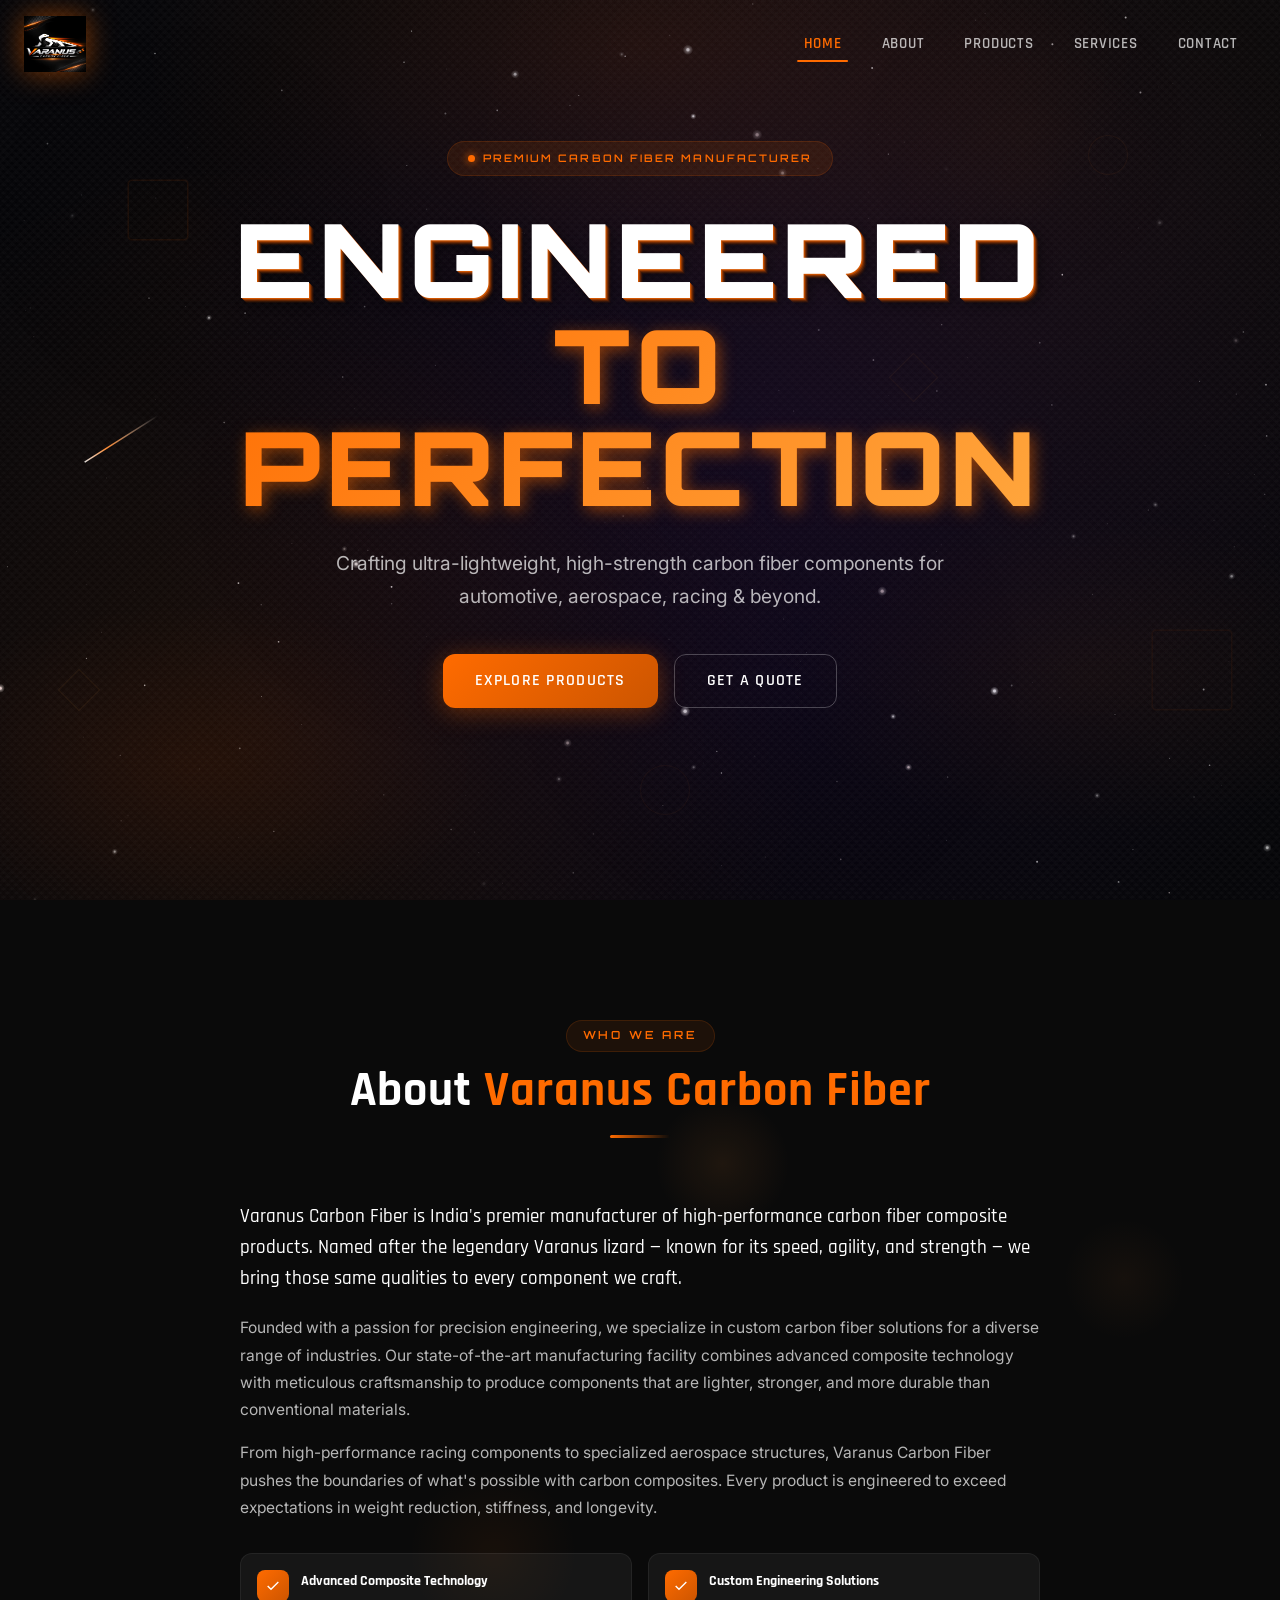
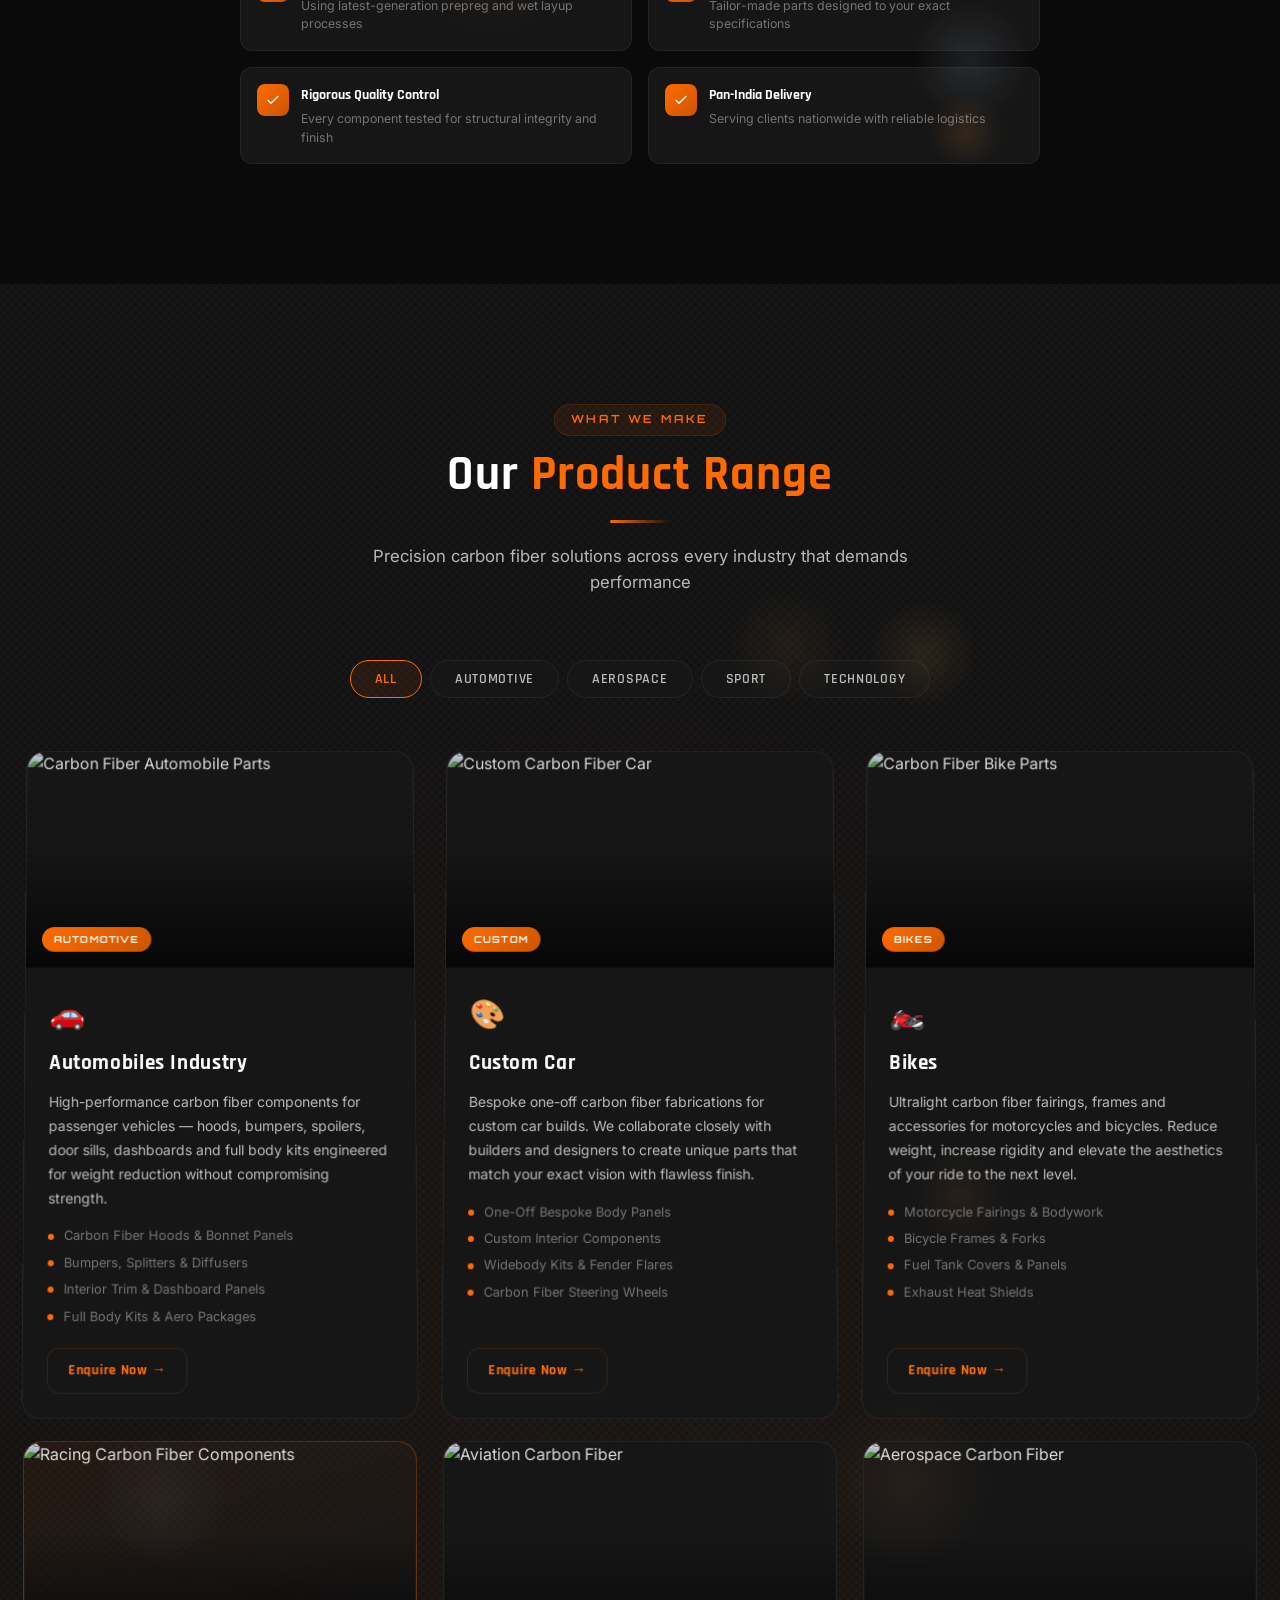
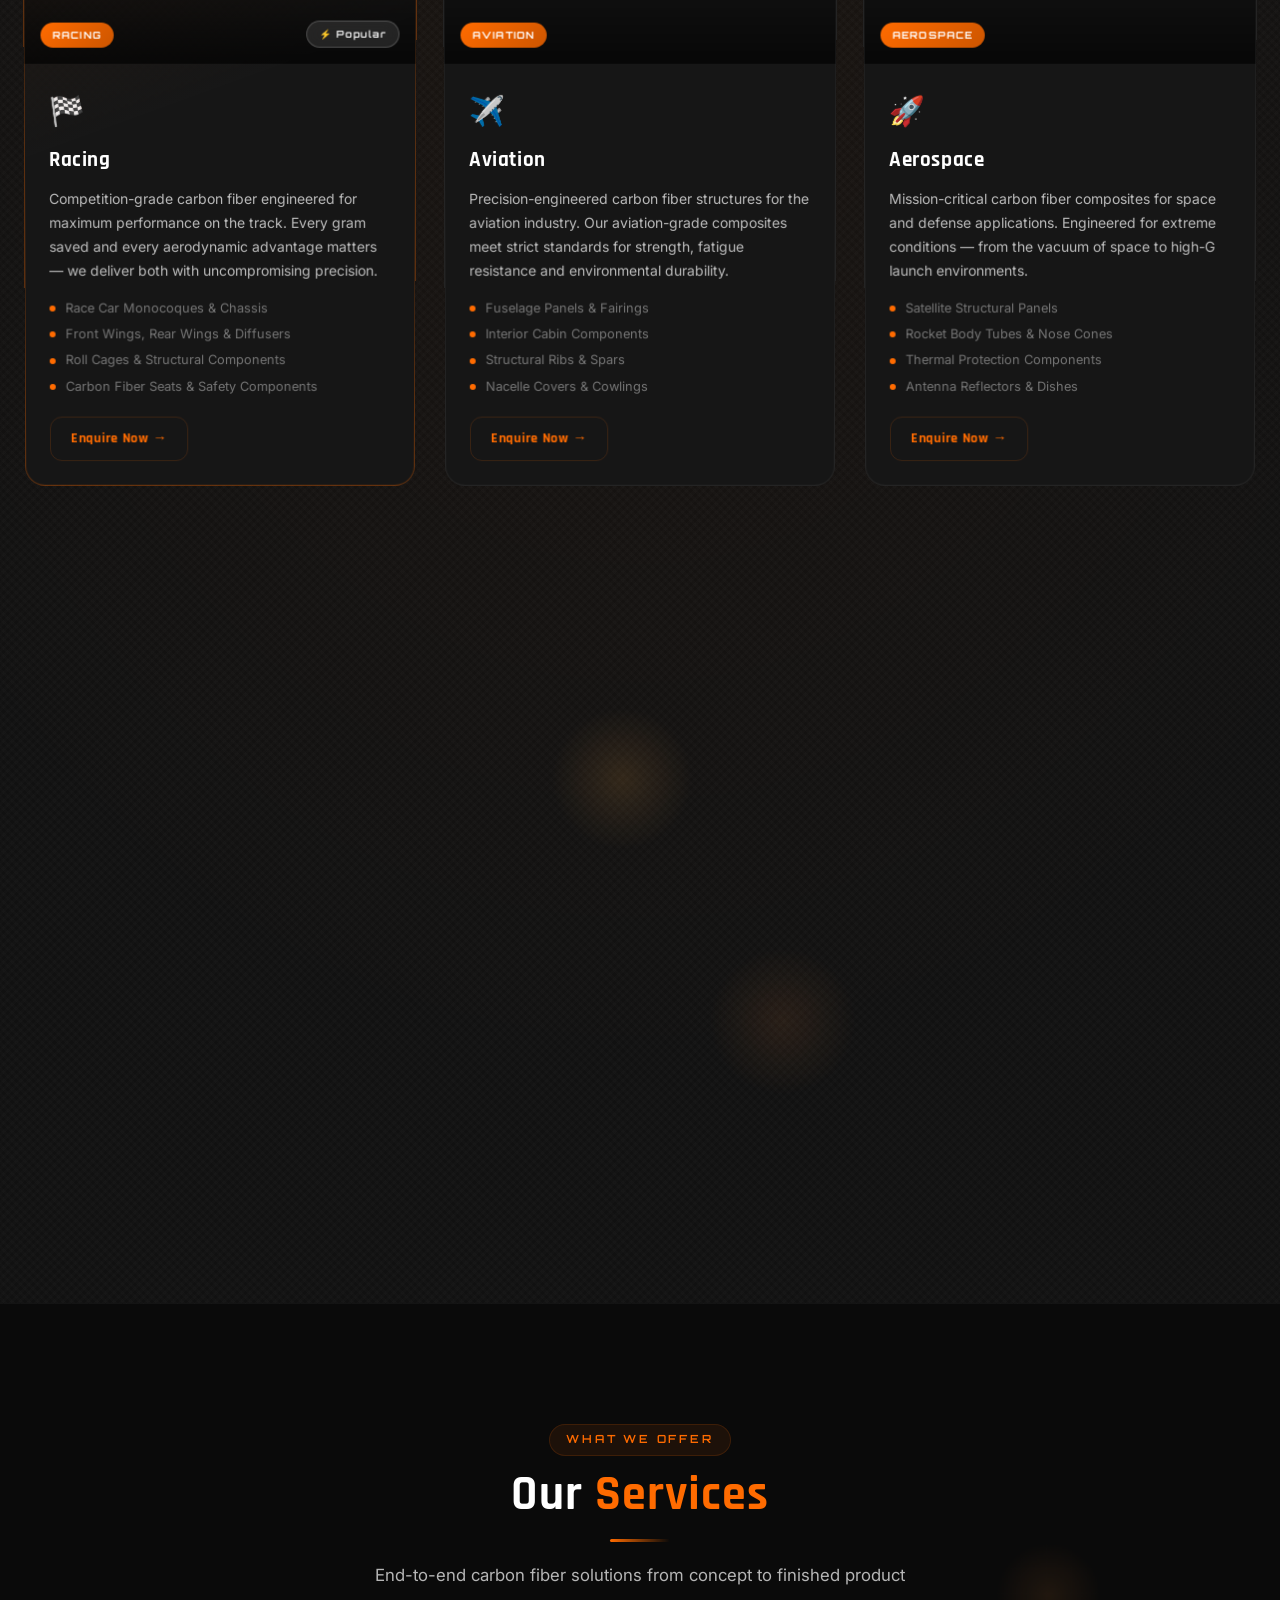
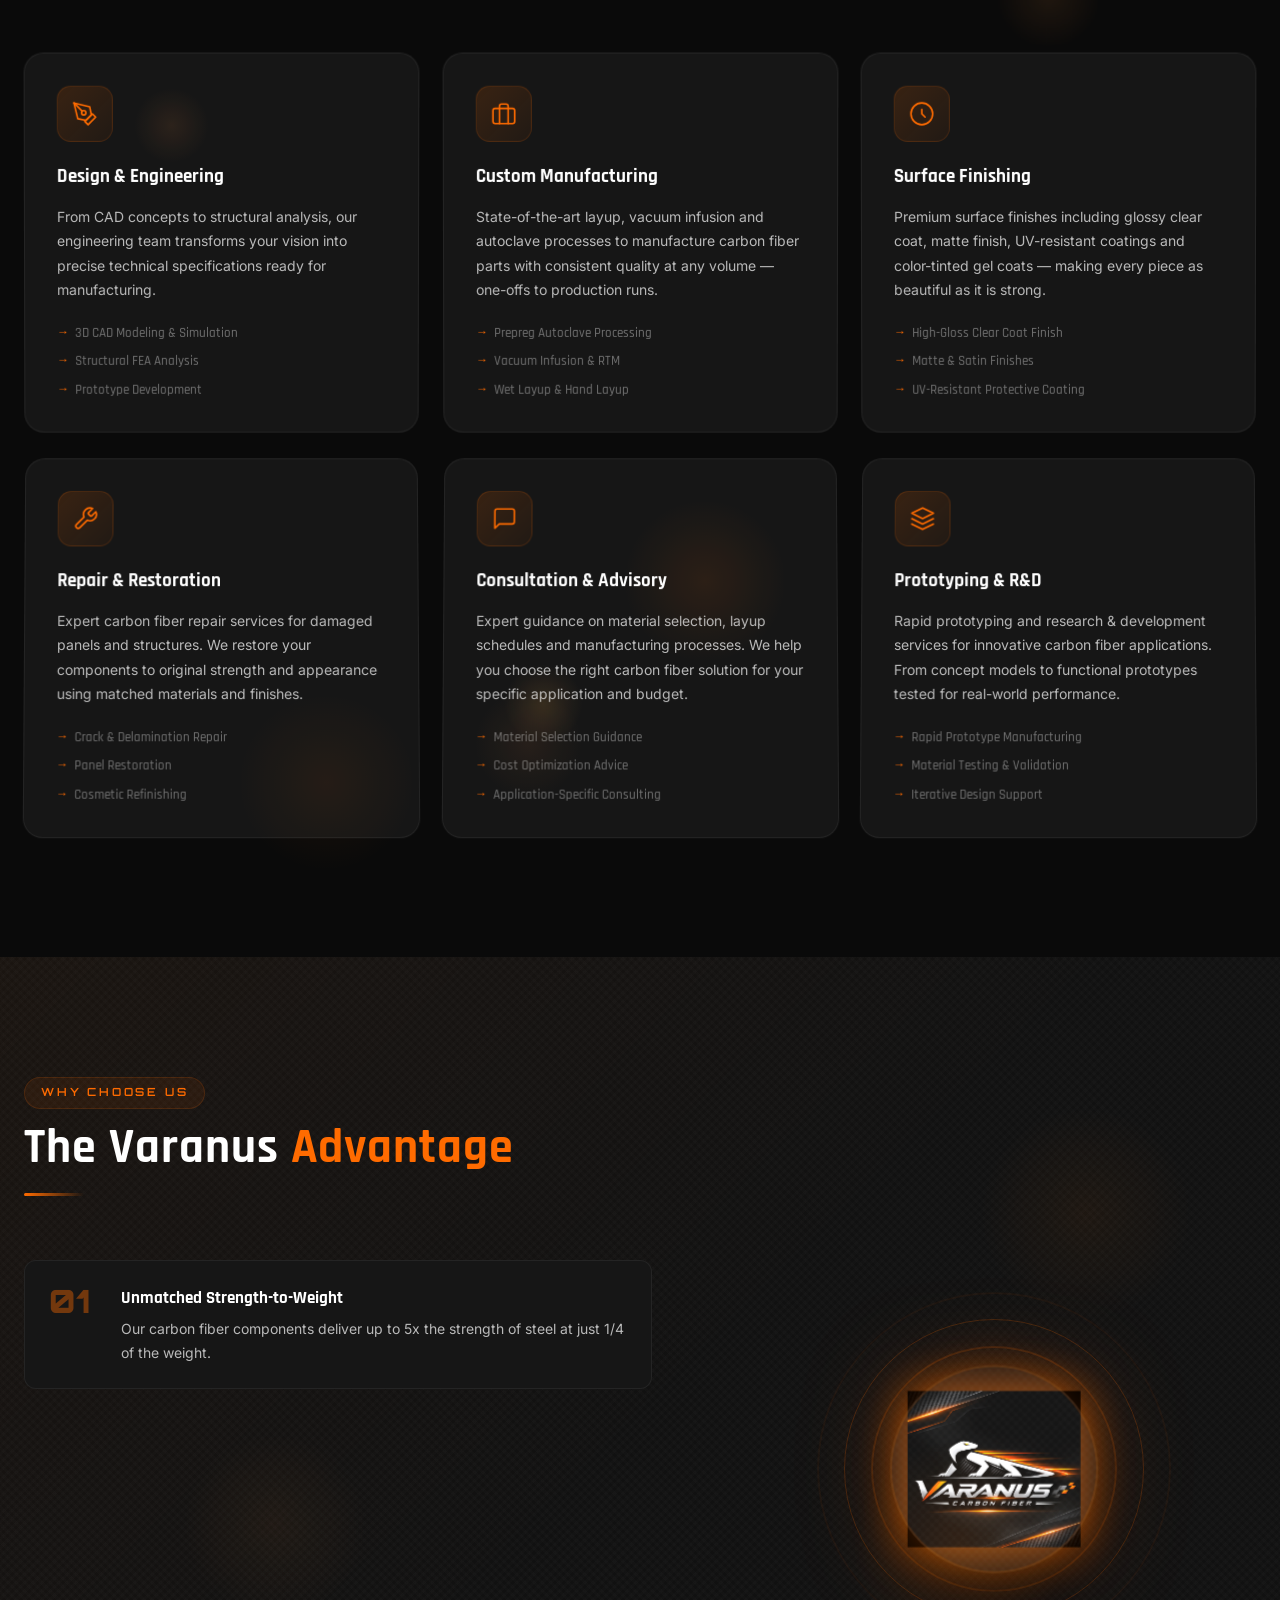
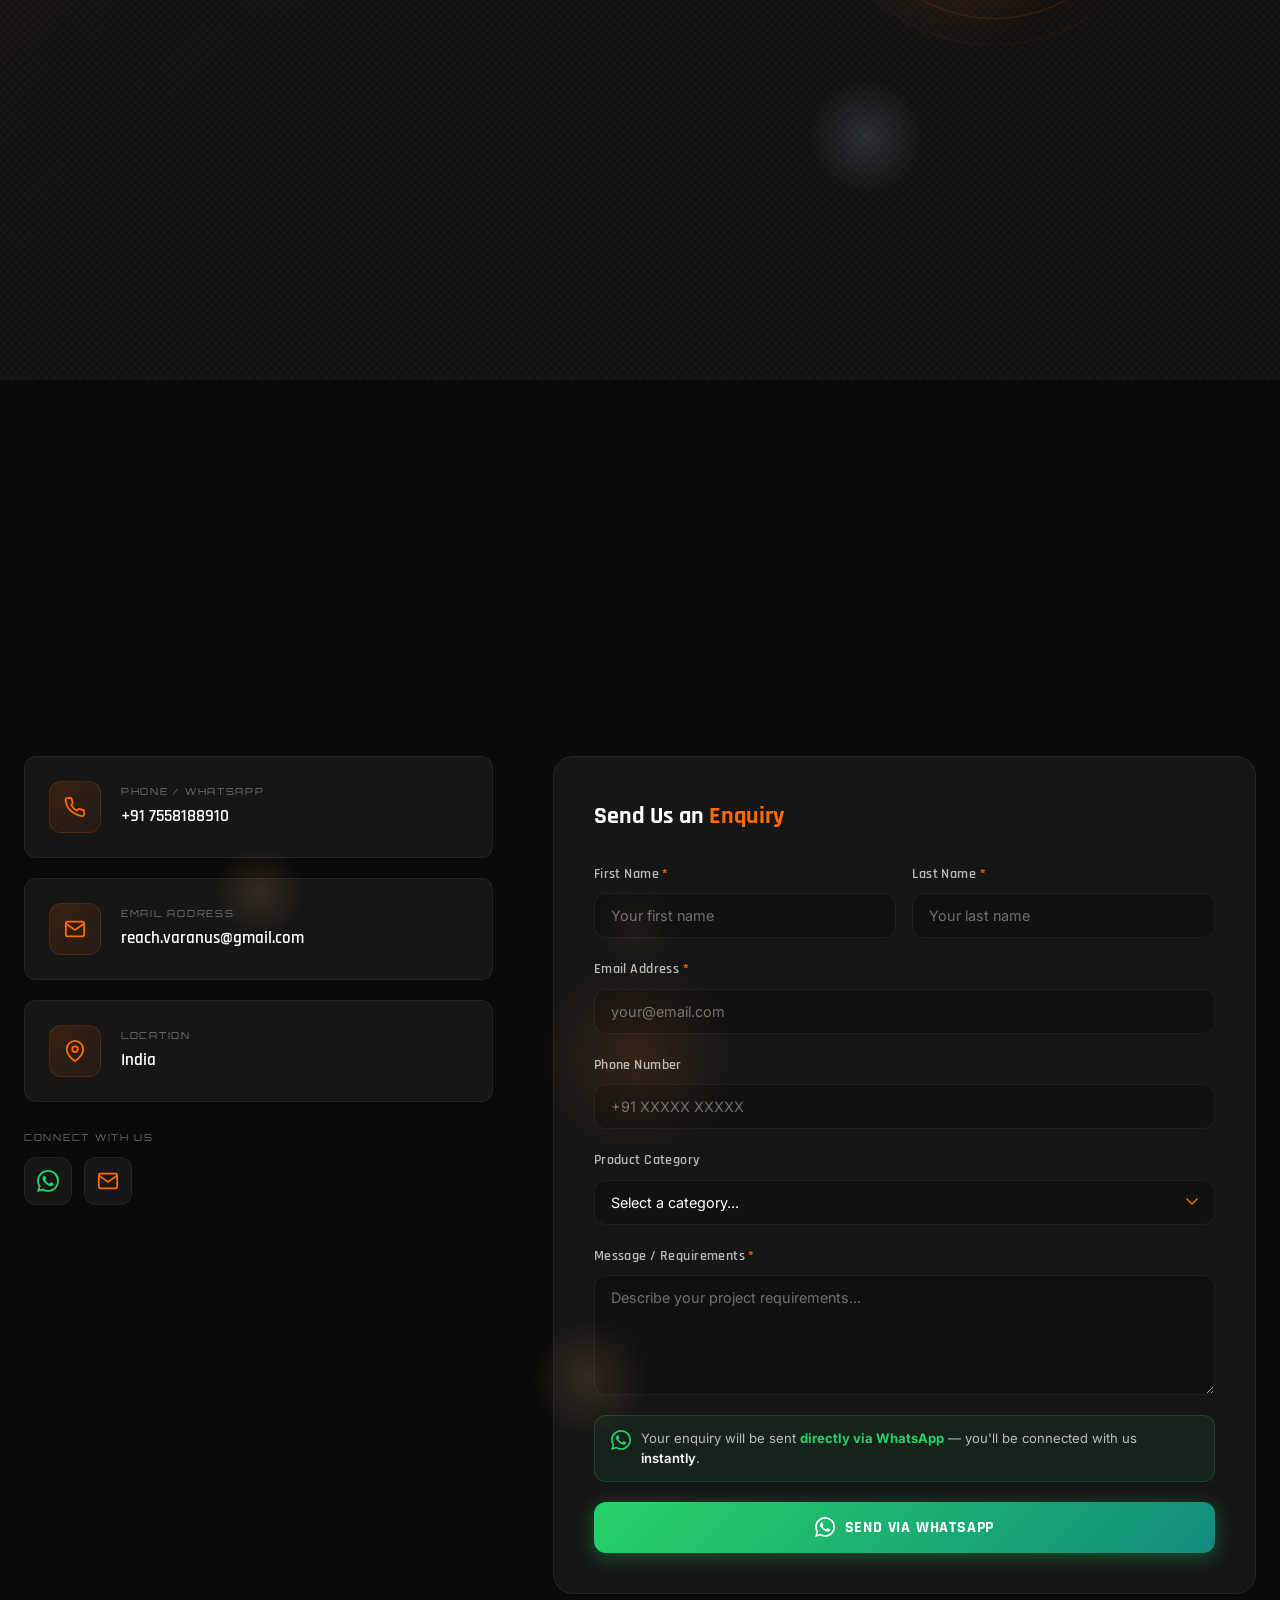
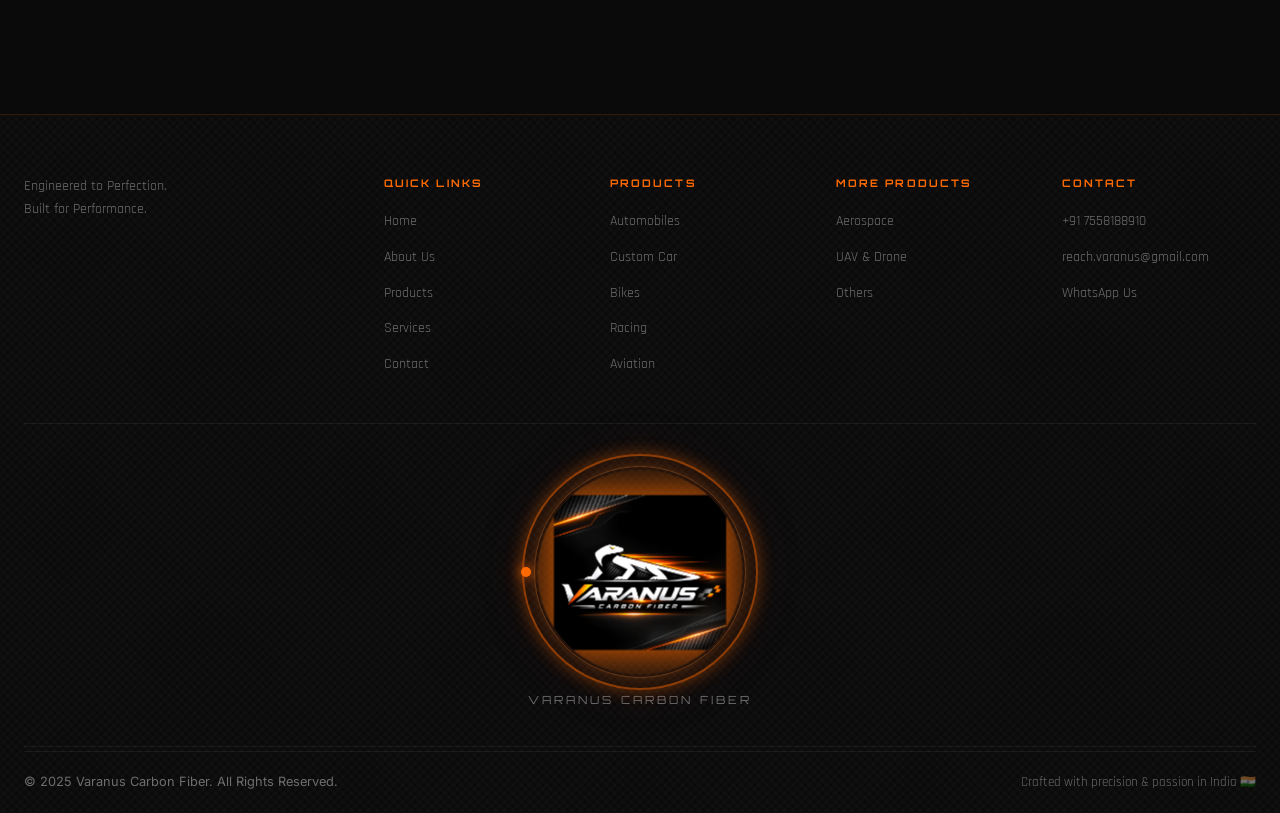
==== commit b65cc327: "hi" ====
--- a/index.html
+++ b/index.html
@@ -1,17 +1,33 @@
 <!DOCTYPE html>
 <html lang="en">
+
 <head>
   <meta charset="UTF-8" />
   <meta name="viewport" content="width=device-width, initial-scale=1.0" />
   <title>Varanus Carbon Fiber | Premium Carbon Fiber Solutions</title>
-  <meta name="description" content="Varanus Carbon Fiber - Premium carbon fiber components for automobiles, custom cars, bikes, racing, aviation, aerospace, UAV & drones and more. Crafted with precision for performance." />
-  <meta name="keywords" content="carbon fiber, carbon fiber parts, automotive carbon fiber, racing carbon fiber, aerospace carbon fiber, UAV drone carbon fiber, custom carbon fiber" />
+  <meta name="description"
+    content="Varanus Carbon Fiber - Premium carbon fiber components for automobiles, custom cars, bikes, racing, aviation, aerospace, UAV & drones and more. Crafted with precision for performance." />
+  <meta name="keywords"
+    content="carbon fiber, carbon fiber parts, automotive carbon fiber, racing carbon fiber, aerospace carbon fiber, UAV drone carbon fiber, custom carbon fiber" />
   <link rel="preconnect" href="https://fonts.googleapis.com" />
   <link rel="preconnect" href="https://fonts.gstatic.com" crossorigin />
-  <link href="https://fonts.googleapis.com/css2?family=Rajdhani:wght@400;500;600;700&family=Orbitron:wght@400;600;700;900&family=Inter:wght@300;400;500;600&display=swap" rel="stylesheet" />
+  <link
+    href="https://fonts.googleapis.com/css2?family=Rajdhani:wght@400;500;600;700&family=Orbitron:wght@400;600;700;900&family=Inter:wght@300;400;500;600&display=swap"
+    rel="stylesheet" />
   <link rel="stylesheet" href="style.css" />
+
 </head>
+
 <body>
+
+  <!-- ===== GLOBAL INTERACTIVE PARTICLE MESH BACKGROUND ===== -->
+  <canvas id="bgParticles"></canvas>
+  <div class="bg-gradient-orbs">
+    <div class="bg-orb bg-orb-1"></div>
+    <div class="bg-orb bg-orb-2"></div>
+    <div class="bg-orb bg-orb-3"></div>
+    <div class="bg-orb bg-orb-4"></div>
+  </div>
 
   <!-- ===== NAVIGATION ===== -->
   <nav class="navbar" id="navbar">
@@ -54,26 +70,6 @@
         <a href="#products" class="btn-primary" id="exploreBtn">Explore Products</a>
         <a href="#contact" class="btn-secondary" id="contactBtn">Get a Quote</a>
       </div>
-      <div class="hero-stats">
-        <div class="stat-item">
-          <span class="stat-number">500+</span>
-          <span class="stat-label">Projects Delivered</span>
-        </div>
-        <div class="stat-divider"></div>
-        <div class="stat-item">
-          <span class="stat-number">8+</span>
-          <span class="stat-label">Industries Served</span>
-        </div>
-        <div class="stat-divider"></div>
-        <div class="stat-item">
-          <span class="stat-number">100%</span>
-          <span class="stat-label">Quality Assured</span>
-        </div>
-      </div>
-    </div>
-    <div class="hero-scroll-indicator">
-      <span>SCROLL</span>
-      <div class="scroll-line"></div>
     </div>
   </section>
 
@@ -85,46 +81,30 @@
         <h2 class="section-title">About <span class="orange-text">Varanus Carbon Fiber</span></h2>
         <div class="title-underline"></div>
       </div>
-      <div class="about-grid">
-        <div class="about-visual">
-          <div class="about-img-wrapper">
-            <div class="cf-texture-box">
-              <div class="cf-inner">
-                <img src="logo.png" alt="Varanus Carbon Fiber" class="about-logo-img" />
-              </div>
-              <div class="cf-glow-ring"></div>
-              <div class="cf-glow-ring-2"></div>
-            </div>
-          </div>
-          <div class="about-badges-float">
-            <div class="float-badge" style="--delay:0s">
-              <span class="fb-icon">🏆</span>
-              <span>Premium Quality</span>
-            </div>
-            <div class="float-badge" style="--delay:0.5s">
-              <span class="fb-icon">⚙️</span>
-              <span>Precision Crafted</span>
-            </div>
-            <div class="float-badge" style="--delay:1s">
-              <span class="fb-icon">🚀</span>
-              <span>High Performance</span>
-            </div>
-          </div>
-        </div>
+      <div class="about-grid about-grid--full">
         <div class="about-content">
           <p class="about-lead">
-            Varanus Carbon Fiber is India's premier manufacturer of high-performance carbon fiber composite products. Named after the legendary Varanus lizard — known for its speed, agility, and strength — we bring those same qualities to every component we craft.
+            Varanus Carbon Fiber is India's premier manufacturer of high-performance carbon fiber composite products.
+            Named after the legendary Varanus lizard — known for its speed, agility, and strength — we bring those same
+            qualities to every component we craft.
           </p>
           <p class="about-body">
-            Founded with a passion for precision engineering, we specialize in custom carbon fiber solutions for a diverse range of industries. Our state-of-the-art manufacturing facility combines advanced composite technology with meticulous craftsmanship to produce components that are lighter, stronger, and more durable than conventional materials.
+            Founded with a passion for precision engineering, we specialize in custom carbon fiber solutions for a
+            diverse range of industries. Our state-of-the-art manufacturing facility combines advanced composite
+            technology with meticulous craftsmanship to produce components that are lighter, stronger, and more durable
+            than conventional materials.
           </p>
           <p class="about-body">
-            From high-performance racing components to specialized aerospace structures, Varanus Carbon Fiber pushes the boundaries of what's possible with carbon composites. Every product is engineered to exceed expectations in weight reduction, stiffness, and longevity.
+            From high-performance racing components to specialized aerospace structures, Varanus Carbon Fiber pushes the
+            boundaries of what's possible with carbon composites. Every product is engineered to exceed expectations in
+            weight reduction, stiffness, and longevity.
           </p>
           <div class="about-features">
             <div class="feature-item">
               <div class="feature-icon">
-                <svg viewBox="0 0 24 24" fill="none" stroke="currentColor" stroke-width="2"><polyline points="20 6 9 17 4 12"></polyline></svg>
+                <svg viewBox="0 0 24 24" fill="none" stroke="currentColor" stroke-width="2">
+                  <polyline points="20 6 9 17 4 12"></polyline>
+                </svg>
               </div>
               <div>
                 <h4>Advanced Composite Technology</h4>
@@ -133,7 +113,9 @@
             </div>
             <div class="feature-item">
               <div class="feature-icon">
-                <svg viewBox="0 0 24 24" fill="none" stroke="currentColor" stroke-width="2"><polyline points="20 6 9 17 4 12"></polyline></svg>
+                <svg viewBox="0 0 24 24" fill="none" stroke="currentColor" stroke-width="2">
+                  <polyline points="20 6 9 17 4 12"></polyline>
+                </svg>
               </div>
               <div>
                 <h4>Custom Engineering Solutions</h4>
@@ -142,7 +124,9 @@
             </div>
             <div class="feature-item">
               <div class="feature-icon">
-                <svg viewBox="0 0 24 24" fill="none" stroke="currentColor" stroke-width="2"><polyline points="20 6 9 17 4 12"></polyline></svg>
+                <svg viewBox="0 0 24 24" fill="none" stroke="currentColor" stroke-width="2">
+                  <polyline points="20 6 9 17 4 12"></polyline>
+                </svg>
               </div>
               <div>
                 <h4>Rigorous Quality Control</h4>
@@ -151,7 +135,9 @@
             </div>
             <div class="feature-item">
               <div class="feature-icon">
-                <svg viewBox="0 0 24 24" fill="none" stroke="currentColor" stroke-width="2"><polyline points="20 6 9 17 4 12"></polyline></svg>
+                <svg viewBox="0 0 24 24" fill="none" stroke="currentColor" stroke-width="2">
+                  <polyline points="20 6 9 17 4 12"></polyline>
+                </svg>
               </div>
               <div>
                 <h4>Pan-India Delivery</h4>
@@ -188,7 +174,8 @@
         <!-- 1. Automobiles Industry -->
         <div class="product-card" data-category="auto" id="productAuto">
           <div class="product-img-wrap">
-            <img src="https://images.unsplash.com/photo-1625231743827-58ea02e0f52a?w=800&q=80" alt="Carbon Fiber Automobile Parts" loading="lazy" />
+            <img src="https://images.unsplash.com/photo-1492144534655-ae79c964c9d7?w=600&h=400&fit=crop&q=80"
+              alt="Carbon Fiber Automobile Parts" loading="lazy" />
             <div class="product-overlay">
               <span class="product-tag">Automotive</span>
             </div>
@@ -196,7 +183,8 @@
           <div class="product-info">
             <div class="product-icon">🚗</div>
             <h3>Automobiles Industry</h3>
-            <p>High-performance carbon fiber components for passenger vehicles — hoods, bumpers, spoilers, door sills, dashboards and full body kits engineered for weight reduction without compromising strength.</p>
+            <p>High-performance carbon fiber components for passenger vehicles — hoods, bumpers, spoilers, door sills,
+              dashboards and full body kits engineered for weight reduction without compromising strength.</p>
             <ul class="product-list">
               <li>Carbon Fiber Hoods &amp; Bonnet Panels</li>
               <li>Bumpers, Splitters &amp; Diffusers</li>
@@ -210,7 +198,8 @@
         <!-- 2. Custom Car -->
         <div class="product-card" data-category="auto" id="productCustomCar">
           <div class="product-img-wrap">
-            <img src="https://images.unsplash.com/photo-1544636331-e26879cd4d9b?w=800&q=80" alt="Custom Carbon Fiber Car" loading="lazy" />
+            <img src="https://images.unsplash.com/photo-1583121274602-3e2820c69888?w=600&h=400&fit=crop&q=80"
+              alt="Custom Carbon Fiber Car" loading="lazy" />
             <div class="product-overlay">
               <span class="product-tag">Custom</span>
             </div>
@@ -218,7 +207,8 @@
           <div class="product-info">
             <div class="product-icon">🎨</div>
             <h3>Custom Car</h3>
-            <p>Bespoke one-off carbon fiber fabrications for custom car builds. We collaborate closely with builders and designers to create unique parts that match your exact vision with flawless finish.</p>
+            <p>Bespoke one-off carbon fiber fabrications for custom car builds. We collaborate closely with builders and
+              designers to create unique parts that match your exact vision with flawless finish.</p>
             <ul class="product-list">
               <li>One-Off Bespoke Body Panels</li>
               <li>Custom Interior Components</li>
@@ -232,7 +222,8 @@
         <!-- 3. Bikes -->
         <div class="product-card" data-category="sport" id="productBikes">
           <div class="product-img-wrap">
-            <img src="https://images.unsplash.com/photo-1558981403-c5f9899a28bc?w=800&q=80" alt="Carbon Fiber Bike Parts" loading="lazy" />
+            <img src="https://images.unsplash.com/photo-1558981285-6f0c94958bb6?w=600&h=400&fit=crop&q=80"
+              alt="Carbon Fiber Bike Parts" loading="lazy" />
             <div class="product-overlay">
               <span class="product-tag">Bikes</span>
             </div>
@@ -240,7 +231,8 @@
           <div class="product-info">
             <div class="product-icon">🏍️</div>
             <h3>Bikes</h3>
-            <p>Ultralight carbon fiber fairings, frames and accessories for motorcycles and bicycles. Reduce weight, increase rigidity and elevate the aesthetics of your ride to the next level.</p>
+            <p>Ultralight carbon fiber fairings, frames and accessories for motorcycles and bicycles. Reduce weight,
+              increase rigidity and elevate the aesthetics of your ride to the next level.</p>
             <ul class="product-list">
               <li>Motorcycle Fairings &amp; Bodywork</li>
               <li>Bicycle Frames &amp; Forks</li>
@@ -254,7 +246,8 @@
         <!-- 4. Racing -->
         <div class="product-card featured" data-category="sport" id="productRacing">
           <div class="product-img-wrap">
-            <img src="https://images.unsplash.com/photo-1568605117036-5fe5e7bab0b7?w=800&q=80" alt="Racing Carbon Fiber Components" loading="lazy" />
+            <img src="https://images.unsplash.com/photo-1568605117036-5fe5e7bab0b7?w=600&h=400&fit=crop&q=80"
+              alt="Racing Carbon Fiber Components" loading="lazy" />
             <div class="product-overlay">
               <span class="product-tag">Racing</span>
               <span class="featured-label">⚡ Popular</span>
@@ -263,7 +256,8 @@
           <div class="product-info">
             <div class="product-icon">🏁</div>
             <h3>Racing</h3>
-            <p>Competition-grade carbon fiber engineered for maximum performance on the track. Every gram saved and every aerodynamic advantage matters — we deliver both with uncompromising precision.</p>
+            <p>Competition-grade carbon fiber engineered for maximum performance on the track. Every gram saved and
+              every aerodynamic advantage matters — we deliver both with uncompromising precision.</p>
             <ul class="product-list">
               <li>Race Car Monocoques &amp; Chassis</li>
               <li>Front Wings, Rear Wings &amp; Diffusers</li>
@@ -277,7 +271,8 @@
         <!-- 5. Aviation -->
         <div class="product-card" data-category="aero" id="productAviation">
           <div class="product-img-wrap">
-            <img src="https://images.unsplash.com/photo-1436491865332-7a61a109cc05?w=800&q=80" alt="Aviation Carbon Fiber" loading="lazy" />
+            <img src="https://images.unsplash.com/photo-1436491865332-7a61a109cc05?w=600&h=400&fit=crop&q=80"
+              alt="Aviation Carbon Fiber" loading="lazy" />
             <div class="product-overlay">
               <span class="product-tag">Aviation</span>
             </div>
@@ -285,7 +280,8 @@
           <div class="product-info">
             <div class="product-icon">✈️</div>
             <h3>Aviation</h3>
-            <p>Precision-engineered carbon fiber structures for the aviation industry. Our aviation-grade composites meet strict standards for strength, fatigue resistance and environmental durability.</p>
+            <p>Precision-engineered carbon fiber structures for the aviation industry. Our aviation-grade composites
+              meet strict standards for strength, fatigue resistance and environmental durability.</p>
             <ul class="product-list">
               <li>Fuselage Panels &amp; Fairings</li>
               <li>Interior Cabin Components</li>
@@ -299,7 +295,8 @@
         <!-- 6. Aerospace -->
         <div class="product-card" data-category="aero" id="productAerospace">
           <div class="product-img-wrap">
-            <img src="https://images.unsplash.com/photo-1457364887197-9150188c107b?w=800&q=80" alt="Aerospace Carbon Fiber" loading="lazy" />
+            <img src="https://images.unsplash.com/photo-1446776811953-b23d57bd21aa?w=600&h=400&fit=crop&q=80"
+              alt="Aerospace Carbon Fiber" loading="lazy" />
             <div class="product-overlay">
               <span class="product-tag">Aerospace</span>
             </div>
@@ -307,7 +304,8 @@
           <div class="product-info">
             <div class="product-icon">🚀</div>
             <h3>Aerospace</h3>
-            <p>Mission-critical carbon fiber composites for space and defense applications. Engineered for extreme conditions — from the vacuum of space to high-G launch environments.</p>
+            <p>Mission-critical carbon fiber composites for space and defense applications. Engineered for extreme
+              conditions — from the vacuum of space to high-G launch environments.</p>
             <ul class="product-list">
               <li>Satellite Structural Panels</li>
               <li>Rocket Body Tubes &amp; Nose Cones</li>
@@ -321,7 +319,8 @@
         <!-- 7. UAV & Drone -->
         <div class="product-card" data-category="tech" id="productUAV">
           <div class="product-img-wrap">
-            <img src="https://images.unsplash.com/photo-1527977966376-1c8408f9f108?w=800&q=80" alt="UAV Drone Carbon Fiber" loading="lazy" />
+            <img src="https://images.unsplash.com/photo-1473968512647-3e447244af8f?w=600&h=400&fit=crop&q=80"
+              alt="UAV Drone Carbon Fiber" loading="lazy" />
             <div class="product-overlay">
               <span class="product-tag">UAV &amp; Drone</span>
             </div>
@@ -329,7 +328,8 @@
           <div class="product-info">
             <div class="product-icon">🛸</div>
             <h3>UAV &amp; Drone</h3>
-            <p>Ultra-lightweight, high-stiffness carbon fiber frames and components for commercial and military UAVs. Our drone parts maximize payload capacity while minimizing structural weight.</p>
+            <p>Ultra-lightweight, high-stiffness carbon fiber frames and components for commercial and military UAVs.
+              Our drone parts maximize payload capacity while minimizing structural weight.</p>
             <ul class="product-list">
               <li>Drone Frames &amp; Arm Tubes</li>
               <li>Landing Gear &amp; Skids</li>
@@ -343,7 +343,8 @@
         <!-- 8. Others -->
         <div class="product-card" data-category="tech" id="productOthers">
           <div class="product-img-wrap">
-            <img src="https://images.unsplash.com/photo-1581091226033-d5c48150dbaa?w=800&q=80" alt="Other Carbon Fiber Products" loading="lazy" />
+            <img src="https://images.unsplash.com/photo-1504222490345-c075b6008014?w=600&h=400&fit=crop&q=80"
+              alt="Other Carbon Fiber Products" loading="lazy" />
             <div class="product-overlay">
               <span class="product-tag">Others</span>
             </div>
@@ -351,7 +352,8 @@
           <div class="product-info">
             <div class="product-icon">⚙️</div>
             <h3>Others</h3>
-            <p>Carbon fiber solutions across industrial, sports and lifestyle sectors. Wherever lightweight strength is needed — from sporting goods to industrial machinery — we engineer the perfect composite solution.</p>
+            <p>Carbon fiber solutions across industrial, sports and lifestyle sectors. Wherever lightweight strength is
+              needed — from sporting goods to industrial machinery — we engineer the perfect composite solution.</p>
             <ul class="product-list">
               <li>Sports Equipment &amp; Prosthetics</li>
               <li>Industrial Machine Parts</li>
@@ -380,7 +382,8 @@
         <div class="service-card" id="serviceDesign">
           <div class="service-icon-wrap">
             <div class="service-icon">
-              <svg viewBox="0 0 24 24" fill="none" stroke="currentColor" stroke-width="1.5" stroke-linecap="round" stroke-linejoin="round">
+              <svg viewBox="0 0 24 24" fill="none" stroke="currentColor" stroke-width="1.5" stroke-linecap="round"
+                stroke-linejoin="round">
                 <path d="M12 19l7-7 3 3-7 7-3-3z"></path>
                 <path d="M18 13l-1.5-7.5L2 2l3.5 14.5L13 18l5-5z"></path>
                 <path d="M2 2l7.586 7.586"></path>
@@ -389,7 +392,8 @@
             </div>
           </div>
           <h3>Design &amp; Engineering</h3>
-          <p>From CAD concepts to structural analysis, our engineering team transforms your vision into precise technical specifications ready for manufacturing.</p>
+          <p>From CAD concepts to structural analysis, our engineering team transforms your vision into precise
+            technical specifications ready for manufacturing.</p>
           <ul class="service-features">
             <li>3D CAD Modeling &amp; Simulation</li>
             <li>Structural FEA Analysis</li>
@@ -400,14 +404,16 @@
         <div class="service-card" id="serviceMfg">
           <div class="service-icon-wrap">
             <div class="service-icon">
-              <svg viewBox="0 0 24 24" fill="none" stroke="currentColor" stroke-width="1.5" stroke-linecap="round" stroke-linejoin="round">
+              <svg viewBox="0 0 24 24" fill="none" stroke="currentColor" stroke-width="1.5" stroke-linecap="round"
+                stroke-linejoin="round">
                 <rect x="2" y="7" width="20" height="14" rx="2" ry="2"></rect>
                 <path d="M16 21V5a2 2 0 0 0-2-2h-4a2 2 0 0 0-2 2v16"></path>
               </svg>
             </div>
           </div>
           <h3>Custom Manufacturing</h3>
-          <p>State-of-the-art layup, vacuum infusion and autoclave processes to manufacture carbon fiber parts with consistent quality at any volume — one-offs to production runs.</p>
+          <p>State-of-the-art layup, vacuum infusion and autoclave processes to manufacture carbon fiber parts with
+            consistent quality at any volume — one-offs to production runs.</p>
           <ul class="service-features">
             <li>Prepreg Autoclave Processing</li>
             <li>Vacuum Infusion &amp; RTM</li>
@@ -418,14 +424,16 @@
         <div class="service-card" id="serviceFinish">
           <div class="service-icon-wrap">
             <div class="service-icon">
-              <svg viewBox="0 0 24 24" fill="none" stroke="currentColor" stroke-width="1.5" stroke-linecap="round" stroke-linejoin="round">
+              <svg viewBox="0 0 24 24" fill="none" stroke="currentColor" stroke-width="1.5" stroke-linecap="round"
+                stroke-linejoin="round">
                 <circle cx="12" cy="12" r="10"></circle>
                 <path d="M12 8v4l3 3"></path>
               </svg>
             </div>
           </div>
           <h3>Surface Finishing</h3>
-          <p>Premium surface finishes including glossy clear coat, matte finish, UV-resistant coatings and color-tinted gel coats — making every piece as beautiful as it is strong.</p>
+          <p>Premium surface finishes including glossy clear coat, matte finish, UV-resistant coatings and color-tinted
+            gel coats — making every piece as beautiful as it is strong.</p>
           <ul class="service-features">
             <li>High-Gloss Clear Coat Finish</li>
             <li>Matte &amp; Satin Finishes</li>
@@ -436,13 +444,17 @@
         <div class="service-card" id="serviceRepair">
           <div class="service-icon-wrap">
             <div class="service-icon">
-              <svg viewBox="0 0 24 24" fill="none" stroke="currentColor" stroke-width="1.5" stroke-linecap="round" stroke-linejoin="round">
-                <path d="M14.7 6.3a1 1 0 0 0 0 1.4l1.6 1.6a1 1 0 0 0 1.4 0l3.77-3.77a6 6 0 0 1-7.94 7.94l-6.91 6.91a2.12 2.12 0 0 1-3-3l6.91-6.91a6 6 0 0 1 7.94-7.94l-3.76 3.76z"></path>
+              <svg viewBox="0 0 24 24" fill="none" stroke="currentColor" stroke-width="1.5" stroke-linecap="round"
+                stroke-linejoin="round">
+                <path
+                  d="M14.7 6.3a1 1 0 0 0 0 1.4l1.6 1.6a1 1 0 0 0 1.4 0l3.77-3.77a6 6 0 0 1-7.94 7.94l-6.91 6.91a2.12 2.12 0 0 1-3-3l6.91-6.91a6 6 0 0 1 7.94-7.94l-3.76 3.76z">
+                </path>
               </svg>
             </div>
           </div>
           <h3>Repair &amp; Restoration</h3>
-          <p>Expert carbon fiber repair services for damaged panels and structures. We restore your components to original strength and appearance using matched materials and finishes.</p>
+          <p>Expert carbon fiber repair services for damaged panels and structures. We restore your components to
+            original strength and appearance using matched materials and finishes.</p>
           <ul class="service-features">
             <li>Crack &amp; Delamination Repair</li>
             <li>Panel Restoration</li>
@@ -453,13 +465,15 @@
         <div class="service-card" id="serviceConsult">
           <div class="service-icon-wrap">
             <div class="service-icon">
-              <svg viewBox="0 0 24 24" fill="none" stroke="currentColor" stroke-width="1.5" stroke-linecap="round" stroke-linejoin="round">
+              <svg viewBox="0 0 24 24" fill="none" stroke="currentColor" stroke-width="1.5" stroke-linecap="round"
+                stroke-linejoin="round">
                 <path d="M21 15a2 2 0 0 1-2 2H7l-4 4V5a2 2 0 0 1 2-2h14a2 2 0 0 1 2 2z"></path>
               </svg>
             </div>
           </div>
           <h3>Consultation &amp; Advisory</h3>
-          <p>Expert guidance on material selection, layup schedules and manufacturing processes. We help you choose the right carbon fiber solution for your specific application and budget.</p>
+          <p>Expert guidance on material selection, layup schedules and manufacturing processes. We help you choose the
+            right carbon fiber solution for your specific application and budget.</p>
           <ul class="service-features">
             <li>Material Selection Guidance</li>
             <li>Cost Optimization Advice</li>
@@ -470,7 +484,8 @@
         <div class="service-card" id="serviceProto">
           <div class="service-icon-wrap">
             <div class="service-icon">
-              <svg viewBox="0 0 24 24" fill="none" stroke="currentColor" stroke-width="1.5" stroke-linecap="round" stroke-linejoin="round">
+              <svg viewBox="0 0 24 24" fill="none" stroke="currentColor" stroke-width="1.5" stroke-linecap="round"
+                stroke-linejoin="round">
                 <polygon points="12 2 2 7 12 12 22 7 12 2"></polygon>
                 <polyline points="2 17 12 22 22 17"></polyline>
                 <polyline points="2 12 12 17 22 12"></polyline>
@@ -478,7 +493,8 @@
             </div>
           </div>
           <h3>Prototyping &amp; R&amp;D</h3>
-          <p>Rapid prototyping and research &amp; development services for innovative carbon fiber applications. From concept models to functional prototypes tested for real-world performance.</p>
+          <p>Rapid prototyping and research &amp; development services for innovative carbon fiber applications. From
+            concept models to functional prototypes tested for real-world performance.</p>
           <ul class="service-features">
             <li>Rapid Prototype Manufacturing</li>
             <li>Material Testing &amp; Validation</li>
@@ -552,14 +568,18 @@
         <span class="section-eyebrow">Get In Touch</span>
         <h2 class="section-title">Contact <span class="orange-text">Us</span></h2>
         <div class="title-underline"></div>
-        <p class="section-desc">Ready to discuss your carbon fiber project? Reach out and let's build something extraordinary.</p>
+        <p class="section-desc">Ready to discuss your carbon fiber project? Reach out and let's build something
+          extraordinary.</p>
       </div>
       <div class="contact-grid">
         <div class="contact-info">
           <div class="contact-card" id="contactPhone">
             <div class="contact-icon-wrap">
-              <svg viewBox="0 0 24 24" fill="none" stroke="currentColor" stroke-width="2" stroke-linecap="round" stroke-linejoin="round">
-                <path d="M22 16.92v3a2 2 0 0 1-2.18 2 19.79 19.79 0 0 1-8.63-3.07A19.5 19.5 0 0 1 4.69 13a19.79 19.79 0 0 1-3.07-8.67A2 2 0 0 1 3.6 2.18h3a2 2 0 0 1 2 1.72 12.84 12.84 0 0 0 .7 2.81 2 2 0 0 1-.45 2.11L7.91 9.91a16 16 0 0 0 6.08 6.08l1.27-1.27a2 2 0 0 1 2.11-.45 12.84 12.84 0 0 0 2.81.7A2 2 0 0 1 22 16.92z"></path>
+              <svg viewBox="0 0 24 24" fill="none" stroke="currentColor" stroke-width="2" stroke-linecap="round"
+                stroke-linejoin="round">
+                <path
+                  d="M22 16.92v3a2 2 0 0 1-2.18 2 19.79 19.79 0 0 1-8.63-3.07A19.5 19.5 0 0 1 4.69 13a19.79 19.79 0 0 1-3.07-8.67A2 2 0 0 1 3.6 2.18h3a2 2 0 0 1 2 1.72 12.84 12.84 0 0 0 .7 2.81 2 2 0 0 1-.45 2.11L7.91 9.91a16 16 0 0 0 6.08 6.08l1.27-1.27a2 2 0 0 1 2.11-.45 12.84 12.84 0 0 0 2.81.7A2 2 0 0 1 22 16.92z">
+                </path>
               </svg>
             </div>
             <div class="contact-detail">
@@ -570,7 +590,8 @@
 
           <div class="contact-card" id="contactEmail">
             <div class="contact-icon-wrap">
-              <svg viewBox="0 0 24 24" fill="none" stroke="currentColor" stroke-width="2" stroke-linecap="round" stroke-linejoin="round">
+              <svg viewBox="0 0 24 24" fill="none" stroke="currentColor" stroke-width="2" stroke-linecap="round"
+                stroke-linejoin="round">
                 <path d="M4 4h16c1.1 0 2 .9 2 2v12c0 1.1-.9 2-2 2H4c-1.1 0-2-.9-2-2V6c0-1.1.9-2 2-2z"></path>
                 <polyline points="22,6 12,13 2,6"></polyline>
               </svg>
@@ -583,7 +604,8 @@
 
           <div class="contact-card" id="contactLocation">
             <div class="contact-icon-wrap">
-              <svg viewBox="0 0 24 24" fill="none" stroke="currentColor" stroke-width="2" stroke-linecap="round" stroke-linejoin="round">
+              <svg viewBox="0 0 24 24" fill="none" stroke="currentColor" stroke-width="2" stroke-linecap="round"
+                stroke-linejoin="round">
                 <path d="M21 10c0 7-9 13-9 13s-9-6-9-13a9 9 0 0 1 18 0z"></path>
                 <circle cx="12" cy="10" r="3"></circle>
               </svg>
@@ -597,11 +619,18 @@
           <div class="contact-socials">
             <span class="socials-label">Connect With Us</span>
             <div class="social-links">
-              <a href="https://wa.me/917558188910" target="_blank" class="social-btn whatsapp" id="whatsappLink" aria-label="WhatsApp">
-                <svg viewBox="0 0 24 24" fill="currentColor"><path d="M17.472 14.382c-.297-.149-1.758-.867-2.03-.967-.273-.099-.471-.148-.67.15-.197.297-.767.966-.94 1.164-.173.199-.347.223-.644.075-.297-.15-1.255-.463-2.39-1.475-.883-.788-1.48-1.761-1.653-2.059-.173-.297-.018-.458.13-.606.134-.133.298-.347.446-.52.149-.174.198-.298.298-.497.099-.198.05-.371-.025-.52-.075-.149-.669-1.612-.916-2.207-.242-.579-.487-.5-.669-.51-.173-.008-.371-.01-.57-.01-.198 0-.52.074-.792.372-.272.297-1.04 1.016-1.04 2.479 0 1.462 1.065 2.875 1.213 3.074.149.198 2.096 3.2 5.077 4.487.709.306 1.262.489 1.694.625.712.227 1.36.195 1.871.118.571-.085 1.758-.719 2.006-1.413.248-.694.248-1.289.173-1.413-.074-.124-.272-.198-.57-.347m-5.421 7.403h-.004a9.87 9.87 0 0 1-5.031-1.378l-.361-.214-3.741.982.998-3.648-.235-.374a9.86 9.86 0 0 1-1.51-5.26c.001-5.45 4.436-9.884 9.888-9.884 2.64 0 5.122 1.03 6.988 2.898a9.825 9.825 0 0 1 2.893 6.994c-.003 5.45-4.437 9.884-9.885 9.884m8.413-18.297A11.815 11.815 0 0 0 12.05 0C5.495 0 .16 5.335.157 11.892c0 2.096.547 4.142 1.588 5.945L.057 24l6.305-1.654a11.882 11.882 0 0 0 5.683 1.448h.005c6.554 0 11.89-5.335 11.893-11.893A11.821 11.821 0 0 0 20.885 3.49"/></svg>
+              <a href="https://wa.me/917558188910" target="_blank" class="social-btn whatsapp" id="whatsappLink"
+                aria-label="WhatsApp">
+                <svg viewBox="0 0 24 24" fill="currentColor">
+                  <path
+                    d="M17.472 14.382c-.297-.149-1.758-.867-2.03-.967-.273-.099-.471-.148-.67.15-.197.297-.767.966-.94 1.164-.173.199-.347.223-.644.075-.297-.15-1.255-.463-2.39-1.475-.883-.788-1.48-1.761-1.653-2.059-.173-.297-.018-.458.13-.606.134-.133.298-.347.446-.52.149-.174.198-.298.298-.497.099-.198.05-.371-.025-.52-.075-.149-.669-1.612-.916-2.207-.242-.579-.487-.5-.669-.51-.173-.008-.371-.01-.57-.01-.198 0-.52.074-.792.372-.272.297-1.04 1.016-1.04 2.479 0 1.462 1.065 2.875 1.213 3.074.149.198 2.096 3.2 5.077 4.487.709.306 1.262.489 1.694.625.712.227 1.36.195 1.871.118.571-.085 1.758-.719 2.006-1.413.248-.694.248-1.289.173-1.413-.074-.124-.272-.198-.57-.347m-5.421 7.403h-.004a9.87 9.87 0 0 1-5.031-1.378l-.361-.214-3.741.982.998-3.648-.235-.374a9.86 9.86 0 0 1-1.51-5.26c.001-5.45 4.436-9.884 9.888-9.884 2.64 0 5.122 1.03 6.988 2.898a9.825 9.825 0 0 1 2.893 6.994c-.003 5.45-4.437 9.884-9.885 9.884m8.413-18.297A11.815 11.815 0 0 0 12.05 0C5.495 0 .16 5.335.157 11.892c0 2.096.547 4.142 1.588 5.945L.057 24l6.305-1.654a11.882 11.882 0 0 0 5.683 1.448h.005c6.554 0 11.89-5.335 11.893-11.893A11.821 11.821 0 0 0 20.885 3.49" />
+                </svg>
               </a>
               <a href="mailto:reach.varanus@gmail.com" class="social-btn email" id="emailLink" aria-label="Email">
-                <svg viewBox="0 0 24 24" fill="none" stroke="currentColor" stroke-width="2"><path d="M4 4h16c1.1 0 2 .9 2 2v12c0 1.1-.9 2-2 2H4c-1.1 0-2-.9-2-2V6c0-1.1.9-2 2-2z"/><polyline points="22,6 12,13 2,6"/></svg>
+                <svg viewBox="0 0 24 24" fill="none" stroke="currentColor" stroke-width="2">
+                  <path d="M4 4h16c1.1 0 2 .9 2 2v12c0 1.1-.9 2-2 2H4c-1.1 0-2-.9-2-2V6c0-1.1.9-2 2-2z" />
+                  <polyline points="22,6 12,13 2,6" />
+                </svg>
               </a>
             </div>
           </div>
@@ -609,19 +638,19 @@
 
         <div class="contact-form-wrap">
           <form class="contact-form" id="contactForm" novalidate>
-            <h3 class="form-title">Send Quote via <span style="color:#25D366">WhatsApp</span></h3>
+            <h3 class="form-title">Send Us an <span class="orange-text">Enquiry</span></h3>
             <div class="form-row">
               <div class="form-group">
-                <label for="firstName">First Name</label>
+                <label for="firstName">First Name <span class="req">*</span></label>
                 <input type="text" id="firstName" name="firstName" placeholder="Your first name" required />
               </div>
               <div class="form-group">
-                <label for="lastName">Last Name</label>
+                <label for="lastName">Last Name <span class="req">*</span></label>
                 <input type="text" id="lastName" name="lastName" placeholder="Your last name" required />
               </div>
             </div>
             <div class="form-group">
-              <label for="email">Email Address</label>
+              <label for="email">Email Address <span class="req">*</span></label>
               <input type="email" id="email" name="email" placeholder="your@email.com" required />
             </div>
             <div class="form-group">
@@ -632,27 +661,35 @@
               <label for="category">Product Category</label>
               <select id="category" name="category">
                 <option value="">Select a category...</option>
-                <option value="automobiles">Automobiles Industry</option>
-                <option value="custom-car">Custom Car</option>
-                <option value="bikes">Bikes</option>
-                <option value="racing">Racing</option>
-                <option value="aviation">Aviation</option>
-                <option value="aerospace">Aerospace</option>
-                <option value="uav-drone">UAV &amp; Drone</option>
-                <option value="others">Others</option>
+                <option value="Automobiles Industry">Automobiles Industry</option>
+                <option value="Custom Car">Custom Car</option>
+                <option value="Bikes">Bikes</option>
+                <option value="Racing">Racing</option>
+                <option value="Aviation">Aviation</option>
+                <option value="Aerospace">Aerospace</option>
+                <option value="UAV &amp; Drone">UAV &amp; Drone</option>
+                <option value="Others">Others</option>
               </select>
             </div>
             <div class="form-group">
-              <label for="message">Message / Requirements</label>
-              <textarea id="message" name="message" rows="4" placeholder="Describe your project requirements..." required></textarea>
-            </div>
+              <label for="message">Message / Requirements <span class="req">*</span></label>
+              <textarea id="message" name="message" rows="4" placeholder="Describe your project requirements..."
+                required></textarea>
+            </div>
+            <!-- Inline feedback -->
+            <div id="formFeedback" class="form-feedback" aria-live="polite"></div>
+            <!-- WhatsApp info note -->
             <div class="wa-note">
-              <svg viewBox="0 0 24 24" fill="currentColor" style="width:16px;height:16px;color:#25D366;flex-shrink:0"><path d="M17.472 14.382c-.297-.149-1.758-.867-2.03-.967-.273-.099-.471-.148-.67.15-.197.297-.767.966-.94 1.164-.173.199-.347.223-.644.075-.297-.15-1.255-.463-2.39-1.475-.883-.788-1.48-1.761-1.653-2.059-.173-.297-.018-.458.13-.606.134-.133.298-.347.446-.52.149-.174.198-.298.298-.497.099-.198.05-.371-.025-.52-.075-.149-.669-1.612-.916-2.207-.242-.579-.487-.5-.669-.51-.173-.008-.371-.01-.57-.01-.198 0-.52.074-.792.372-.272.297-1.04 1.016-1.04 2.479 0 1.462 1.065 2.875 1.213 3.074.149.198 2.096 3.2 5.077 4.487.709.306 1.262.489 1.694.625.712.227 1.36.195 1.871.118.571-.085 1.758-.719 2.006-1.413.248-.694.248-1.289.173-1.413-.074-.124-.272-.198-.57-.347m-5.421 7.403h-.004a9.87 9.87 0 0 1-5.031-1.378l-.361-.214-3.741.982.998-3.648-.235-.374a9.86 9.86 0 0 1-1.51-5.26c.001-5.45 4.436-9.884 9.888-9.884 2.64 0 5.122 1.03 6.988 2.898a9.825 9.825 0 0 1 2.893 6.994c-.003 5.45-4.437 9.884-9.885 9.884m8.413-18.297A11.815 11.815 0 0 0 12.05 0C5.495 0 .16 5.335.157 11.892c0 2.096.547 4.142 1.588 5.945L.057 24l6.305-1.654a11.882 11.882 0 0 0 5.683 1.448h.005c6.554 0 11.89-5.335 11.893-11.893A11.821 11.821 0 0 0 20.885 3.49"/></svg>
-              <span>Your enquiry will open in <strong>WhatsApp</strong> — just press <em>Send</em> to deliver it directly to us at <strong>+91 7558188910</strong></span>
-            </div>
-            <button type="submit" class="btn-submit" id="submitBtn">
-              <svg viewBox="0 0 24 24" fill="currentColor" style="width:20px;height:20px"><path d="M17.472 14.382c-.297-.149-1.758-.867-2.03-.967-.273-.099-.471-.148-.67.15-.197.297-.767.966-.94 1.164-.173.199-.347.223-.644.075-.297-.15-1.255-.463-2.39-1.475-.883-.788-1.48-1.761-1.653-2.059-.173-.297-.018-.458.13-.606.134-.133.298-.347.446-.52.149-.174.198-.298.298-.497.099-.198.05-.371-.025-.52-.075-.149-.669-1.612-.916-2.207-.242-.579-.487-.5-.669-.51-.173-.008-.371-.01-.57-.01-.198 0-.52.074-.792.372-.272.297-1.04 1.016-1.04 2.479 0 1.462 1.065 2.875 1.213 3.074.149.198 2.096 3.2 5.077 4.487.709.306 1.262.489 1.694.625.712.227 1.36.195 1.871.118.571-.085 1.758-.719 2.006-1.413.248-.694.248-1.289.173-1.413-.074-.124-.272-.198-.57-.347m-5.421 7.403h-.004a9.87 9.87 0 0 1-5.031-1.378l-.361-.214-3.741.982.998-3.648-.235-.374a9.86 9.86 0 0 1-1.51-5.26c.001-5.45 4.436-9.884 9.888-9.884 2.64 0 5.122 1.03 6.988 2.898a9.825 9.825 0 0 1 2.893 6.994c-.003 5.45-4.437 9.884-9.885 9.884m8.413-18.297A11.815 11.815 0 0 0 12.05 0C5.495 0 .16 5.335.157 11.892c0 2.096.547 4.142 1.588 5.945L.057 24l6.305-1.654a11.882 11.882 0 0 0 5.683 1.448h.005c6.554 0 11.89-5.335 11.893-11.893A11.821 11.821 0 0 0 20.885 3.49"/></svg>
-              <span>Send via WhatsApp</span>
+              <svg viewBox="0 0 24 24" fill="currentColor" style="width:20px;height:20px;flex-shrink:0">
+                <path d="M17.472 14.382c-.297-.149-1.758-.867-2.03-.967-.273-.099-.471-.148-.67.15-.197.297-.767.966-.94 1.164-.173.199-.347.223-.644.075-.297-.15-1.255-.463-2.39-1.475-.883-.788-1.48-1.761-1.653-2.059-.173-.297-.018-.458.13-.606.134-.133.298-.347.446-.52.149-.174.198-.298.298-.497.099-.198.05-.371-.025-.52-.075-.149-.669-1.612-.916-2.207-.242-.579-.487-.5-.669-.51-.173-.008-.371-.01-.57-.01-.198 0-.52.074-.792.372-.272.297-1.04 1.016-1.04 2.479 0 1.462 1.065 2.875 1.213 3.074.149.198 2.096 3.2 5.077 4.487.709.306 1.262.489 1.694.625.712.227 1.36.195 1.871.118.571-.085 1.758-.719 2.006-1.413.248-.694.248-1.289.173-1.413-.074-.124-.272-.198-.57-.347m-5.421 7.403h-.004a9.87 9.87 0 0 1-5.031-1.378l-.361-.214-3.741.982.998-3.648-.235-.374a9.86 9.86 0 0 1-1.51-5.26c.001-5.45 4.436-9.884 9.888-9.884 2.64 0 5.122 1.03 6.988 2.898a9.825 9.825 0 0 1 2.893 6.994c-.003 5.45-4.437 9.884-9.885 9.884m8.413-18.297A11.815 11.815 0 0 0 12.05 0C5.495 0 .16 5.335.157 11.892c0 2.096.547 4.142 1.588 5.945L.057 24l6.305-1.654a11.882 11.882 0 0 0 5.683 1.448h.005c6.554 0 11.89-5.335 11.893-11.893A11.821 11.821 0 0 0 20.885 3.49"/>
+              </svg>
+              <span>Your enquiry will be sent <strong>directly via WhatsApp</strong> — you'll be connected with us <em>instantly</em>.</span>
+            </div>
+            <button type="submit" class="btn-submit btn-whatsapp" id="submitBtn">
+              <svg viewBox="0 0 24 24" fill="currentColor" style="width:20px;height:20px">
+                <path d="M17.472 14.382c-.297-.149-1.758-.867-2.03-.967-.273-.099-.471-.148-.67.15-.197.297-.767.966-.94 1.164-.173.199-.347.223-.644.075-.297-.15-1.255-.463-2.39-1.475-.883-.788-1.48-1.761-1.653-2.059-.173-.297-.018-.458.13-.606.134-.133.298-.347.446-.52.149-.174.198-.298.298-.497.099-.198.05-.371-.025-.52-.075-.149-.669-1.612-.916-2.207-.242-.579-.487-.5-.669-.51-.173-.008-.371-.01-.57-.01-.198 0-.52.074-.792.372-.272.297-1.04 1.016-1.04 2.479 0 1.462 1.065 2.875 1.213 3.074.149.198 2.096 3.2 5.077 4.487.709.306 1.262.489 1.694.625.712.227 1.36.195 1.871.118.571-.085 1.758-.719 2.006-1.413.248-.694.248-1.289.173-1.413-.074-.124-.272-.198-.57-.347m-5.421 7.403h-.004a9.87 9.87 0 0 1-5.031-1.378l-.361-.214-3.741.982.998-3.648-.235-.374a9.86 9.86 0 0 1-1.51-5.26c.001-5.45 4.436-9.884 9.888-9.884 2.64 0 5.122 1.03 6.988 2.898a9.825 9.825 0 0 1 2.893 6.994c-.003 5.45-4.437 9.884-9.885 9.884m8.413-18.297A11.815 11.815 0 0 0 12.05 0C5.495 0 .16 5.335.157 11.892c0 2.096.547 4.142 1.588 5.945L.057 24l6.305-1.654a11.882 11.882 0 0 0 5.683 1.448h.005c6.554 0 11.89-5.335 11.893-11.893A11.821 11.821 0 0 0 20.885 3.49"/>
+              </svg>
+              <span id="submitText">Send via WhatsApp</span>
             </button>
           </form>
         </div>
@@ -665,7 +702,6 @@
     <div class="footer-container">
       <div class="footer-top">
         <div class="footer-brand">
-          <img src="logo.png" alt="Varanus Carbon Fiber" class="footer-logo" />
           <p class="footer-tagline">Engineered to Perfection.<br />Built for Performance.</p>
         </div>
         <div class="footer-links-grid">
@@ -707,6 +743,26 @@
           </div>
         </div>
       </div>
+
+      <!-- ===== 3D LOGO CENTERPIECE ===== -->
+      <div class="footer-3d-center">
+        <div class="f3d-scene" id="footerLogo3D">
+          <!-- Outer spinning ring -->
+          <div class="f3d-ring f3d-ring-outer"></div>
+          <!-- Mid ring -->
+          <div class="f3d-ring f3d-ring-mid"></div>
+          <!-- Inner glow disc -->
+          <div class="f3d-disc">
+            <img src="logo.png" alt="Varanus Carbon Fiber" class="f3d-logo-img" />
+          </div>
+          <!-- Orbiting dot -->
+          <div class="f3d-orbit">
+            <div class="f3d-dot"></div>
+          </div>
+        </div>
+        <p class="f3d-label">VARANUS CARBON FIBER</p>
+      </div>
+
       <div class="footer-bottom">
         <p>&copy; 2025 Varanus Carbon Fiber. All Rights Reserved.</p>
         <p class="footer-craft">Crafted with precision &amp; passion in India 🇮🇳</p>
@@ -716,4 +772,5 @@
 
   <script src="script.js"></script>
 </body>
-</html>
+
+</html>
--- a/style.css
+++ b/style.css
@@ -100,6 +100,88 @@
 ::-webkit-scrollbar-thumb { background: var(--orange); border-radius: 3px; }
 
 /* =====================================================
+   GLOBAL INTERACTIVE PARTICLE MESH BACKGROUND
+   ===================================================== */
+#bgParticles {
+  position: fixed;
+  top: 0;
+  left: 0;
+  width: 100%;
+  height: 100%;
+  z-index: -1;
+  pointer-events: none;
+}
+
+/* Floating gradient orbs behind content */
+.bg-gradient-orbs {
+  position: fixed;
+  inset: 0;
+  z-index: -1;
+  pointer-events: none;
+  overflow: hidden;
+}
+.bg-orb {
+  position: absolute;
+  border-radius: 50%;
+  filter: blur(80px);
+  opacity: 0.07;
+  will-change: transform;
+}
+.bg-orb-1 {
+  width: 600px;
+  height: 600px;
+  background: radial-gradient(circle, var(--orange) 0%, transparent 70%);
+  top: -10%;
+  left: -5%;
+  animation: orbFloat1 20s ease-in-out infinite;
+}
+.bg-orb-2 {
+  width: 500px;
+  height: 500px;
+  background: radial-gradient(circle, #FF8C35 0%, transparent 70%);
+  top: 40%;
+  right: -10%;
+  animation: orbFloat2 25s ease-in-out infinite;
+}
+.bg-orb-3 {
+  width: 450px;
+  height: 450px;
+  background: radial-gradient(circle, #FFA940 0%, transparent 70%);
+  bottom: -5%;
+  left: 30%;
+  animation: orbFloat3 22s ease-in-out infinite;
+}
+.bg-orb-4 {
+  width: 350px;
+  height: 350px;
+  background: radial-gradient(circle, rgba(200,220,255,0.8) 0%, transparent 70%);
+  top: 20%;
+  left: 50%;
+  animation: orbFloat4 28s ease-in-out infinite;
+  opacity: 0.03;
+}
+@keyframes orbFloat1 {
+  0%, 100% { transform: translate(0, 0) scale(1); }
+  33%  { transform: translate(80px, 60px) scale(1.1); }
+  66%  { transform: translate(-40px, 100px) scale(0.95); }
+}
+@keyframes orbFloat2 {
+  0%, 100% { transform: translate(0, 0) scale(1); }
+  25%  { transform: translate(-60px, -80px) scale(1.05); }
+  50%  { transform: translate(-100px, 40px) scale(0.9); }
+  75%  { transform: translate(30px, 80px) scale(1.08); }
+}
+@keyframes orbFloat3 {
+  0%, 100% { transform: translate(0, 0) scale(1); }
+  50%  { transform: translate(60px, -60px) scale(1.12); }
+}
+@keyframes orbFloat4 {
+  0%, 100% { transform: translate(0, 0) scale(1); }
+  40%  { transform: translate(-80px, 50px) scale(1.15); }
+  80%  { transform: translate(40px, -30px) scale(0.92); }
+}
+
+/* =====================================================
    HERO STARS CANVAS
    ===================================================== */
 #heroStars {
@@ -472,6 +554,30 @@
   margin-bottom: 32px;
   animation: fadeInDown 0.8s ease forwards;
 }
+
+/* Hero Logo */
+.hero-logo-wrap {
+  margin-bottom: 28px;
+  animation: fadeInDown 0.6s ease forwards;
+}
+.hero-logo {
+  width: 180px;
+  height: 180px;
+  object-fit: contain;
+  mix-blend-mode: screen;
+  filter: brightness(1.3) drop-shadow(0 0 30px rgba(255,107,0,0.7)) drop-shadow(0 0 60px rgba(255,107,0,0.3));
+  animation: heroLogoFloat 5s ease-in-out infinite;
+  transition: filter 0.4s ease, transform 0.4s ease;
+}
+.hero-logo:hover {
+  filter: brightness(1.5) drop-shadow(0 0 40px rgba(255,107,0,1)) drop-shadow(0 0 80px rgba(255,107,0,0.5));
+  transform: scale(1.08);
+}
+@keyframes heroLogoFloat {
+  0%, 100% { transform: translateY(0px) scale(1); }
+  50% { transform: translateY(-12px) scale(1.03); }
+}
+
 .badge-dot {
   width: 7px;
   height: 7px;
@@ -648,94 +754,220 @@
   gap: 80px;
   align-items: center;
 }
+.about-grid--full {
+  grid-template-columns: 1fr;
+  max-width: 800px;
+  margin: 0 auto;
+}
 
 .about-visual {
   position: relative;
 }
-.about-img-wrapper {
-  display: flex;
-  justify-content: center;
-  margin-bottom: 24px;
-}
-
-.cf-texture-box {
+
+/* ---- About 3D Gyroscope Logo Scene ---- */
+.about-3d-scene {
   position: relative;
-  width: 300px;
-  height: 300px;
-  border-radius: 50%;
-  background: 
-    var(--cf-pattern),
-    radial-gradient(circle, rgba(255,107,0,0.08) 0%, transparent 70%),
-    var(--dark-3);
-  border: 2px solid var(--border);
-  display: flex;
-  align-items: center;
-  justify-content: center;
-  overflow: visible;
-  /* 3D perspective for logo scene */
-  perspective: 1000px;
+  width: 380px;
+  height: 380px;
+  margin: 0 auto 24px;
+  perspective: 1200px;
   transform-style: preserve-3d;
-  animation: logo3DFloat 6s ease-in-out infinite;
-}
-@keyframes logo3DFloat {
-  0%   { transform: rotateY(-8deg) rotateX(4deg) translateY(0px); }
-  25%  { transform: rotateY(0deg)  rotateX(-2deg) translateY(-8px); }
-  50%  { transform: rotateY(8deg)  rotateX(4deg) translateY(-4px); }
-  75%  { transform: rotateY(0deg)  rotateX(-2deg) translateY(-10px); }
-  100% { transform: rotateY(-8deg) rotateX(4deg) translateY(0px); }
-}
-.cf-inner {
-  width: 240px;
-  height: 240px;
-  border-radius: 50%;
-  background: var(--dark-2);
-  border: 1px solid var(--border);
-  display: flex;
-  align-items: center;
-  justify-content: center;
-  overflow: hidden;
-  z-index: 2;
-  position: relative;
-  transform: translateZ(30px);
-  box-shadow:
-    0 20px 60px rgba(0,0,0,0.6),
-    0 0 40px rgba(255,107,0,0.15),
-    inset 0 1px 0 rgba(255,255,255,0.05);
-}
-.about-logo-img {
-  width: 90%;
-  height: 90%;
-  object-fit: contain;
-  /* Blend logo — black bg disappears into dark card */
-  mix-blend-mode: screen;
-  filter: brightness(1.2) drop-shadow(0 0 24px rgba(255,107,0,0.7)) drop-shadow(0 0 50px rgba(255,107,0,0.3));
-  transform: translateZ(10px);
-  transition: filter 0.4s ease;
-}
-.cf-texture-box:hover .about-logo-img {
-  filter: brightness(1.35) drop-shadow(0 0 36px rgba(255,107,0,0.9)) drop-shadow(0 0 70px rgba(255,107,0,0.4));
-}
-.cf-glow-ring {
-  position: absolute;
-  inset: -8px;
+  animation: sceneFloat 7s ease-in-out infinite;
+  transition: transform 0.15s ease;
+  cursor: default;
+}
+
+@keyframes sceneFloat {
+  0%, 100% { transform: translateY(0px) rotateY(0deg); }
+  25%      { transform: translateY(-14px) rotateY(5deg); }
+  50%      { transform: translateY(-6px) rotateY(0deg); }
+  75%      { transform: translateY(-16px) rotateY(-5deg); }
+}
+
+/* Gyroscope rotating rings */
+.gyro-ring {
+  position: absolute;
+  inset: 0;
   border-radius: 50%;
   border: 2px solid transparent;
-  background: linear-gradient(var(--dark-3), var(--dark-3)) padding-box,
-              linear-gradient(135deg, var(--orange), transparent, var(--orange)) border-box;
-  animation: rotateRing 8s linear infinite;
-  transform: translateZ(-10px);
-}
-.cf-glow-ring-2 {
-  position: absolute;
-  inset: -20px;
+  transform-style: preserve-3d;
+  pointer-events: none;
+}
+
+.gyro-ring-1 {
+  inset: -12px;
+  border-color: rgba(255, 107, 0, 0.55);
+  box-shadow:
+    0 0 24px rgba(255, 107, 0, 0.2),
+    inset 0 0 24px rgba(255, 107, 0, 0.06);
+  animation: gyroSpin1 10s linear infinite;
+}
+
+.gyro-ring-2 {
+  inset: 8px;
+  border-color: rgba(255, 140, 53, 0.35);
+  border-width: 1.5px;
+  box-shadow: 0 0 16px rgba(255, 140, 53, 0.12);
+  animation: gyroSpin2 7s linear infinite reverse;
+}
+
+.gyro-ring-3 {
+  inset: 28px;
+  border-color: rgba(255, 169, 64, 0.2);
+  border-width: 1px;
+  border-style: dashed;
+  animation: gyroSpin3 14s linear infinite;
+}
+
+@keyframes gyroSpin1 {
+  from { transform: rotateX(72deg) rotateZ(0deg); }
+  to   { transform: rotateX(72deg) rotateZ(360deg); }
+}
+@keyframes gyroSpin2 {
+  from { transform: rotateY(68deg) rotateZ(0deg); }
+  to   { transform: rotateY(68deg) rotateZ(360deg); }
+}
+@keyframes gyroSpin3 {
+  from { transform: rotateX(50deg) rotateY(50deg) rotateZ(0deg); }
+  to   { transform: rotateX(50deg) rotateY(50deg) rotateZ(360deg); }
+}
+
+/* Central logo container */
+.logo-core {
+  position: absolute;
+  inset: 60px;
   border-radius: 50%;
-  border: 1px solid rgba(255,107,0,0.1);
-  animation: rotateRing 12s linear infinite reverse;
-  transform: translateZ(-20px);
-}
-@keyframes rotateRing {
-  from { transform: translateZ(-10px) rotate(0deg); }
-  to   { transform: translateZ(-10px) rotate(360deg); }
+  display: flex;
+  align-items: center;
+  justify-content: center;
+  z-index: 5;
+  transform-style: preserve-3d;
+  animation: logoCoreFloat 5s ease-in-out infinite;
+}
+
+@keyframes logoCoreFloat {
+  0%, 100% { transform: translateZ(0px) scale(1); }
+  50%      { transform: translateZ(35px) scale(1.04); }
+}
+
+/* Glow behind logo */
+.logo-glow-base {
+  position: absolute;
+  inset: -30px;
+  border-radius: 50%;
+  background: radial-gradient(circle, rgba(255, 107, 0, 0.18) 0%, rgba(255, 107, 0, 0.04) 50%, transparent 72%);
+  filter: blur(18px);
+  pointer-events: none;
+}
+
+.logo-glow-pulse {
+  position: absolute;
+  inset: -50px;
+  border-radius: 50%;
+  background: radial-gradient(circle, rgba(255, 107, 0, 0.12) 0%, transparent 65%);
+  filter: blur(28px);
+  animation: glowPulse3D 3.5s ease-in-out infinite;
+  pointer-events: none;
+}
+
+@keyframes glowPulse3D {
+  0%, 100% { opacity: 0.35; transform: scale(1); }
+  50%      { opacity: 1; transform: scale(1.2); }
+}
+
+/* Logo image — bright, visible, glowing */
+.about-3d-logo {
+  width: 100%;
+  height: 100%;
+  object-fit: contain;
+  padding: 12%;
+  mix-blend-mode: screen;
+  filter:
+    brightness(1.4)
+    drop-shadow(0 0 22px rgba(255, 107, 0, 0.8))
+    drop-shadow(0 0 50px rgba(255, 107, 0, 0.35))
+    drop-shadow(0 0 80px rgba(255, 107, 0, 0.15));
+  position: relative;
+  z-index: 2;
+  transition: filter 0.4s ease, transform 0.4s ease;
+}
+
+.about-3d-scene:hover .about-3d-logo {
+  filter:
+    brightness(1.6)
+    drop-shadow(0 0 30px rgba(255, 107, 0, 1))
+    drop-shadow(0 0 60px rgba(255, 107, 0, 0.5))
+    drop-shadow(0 0 100px rgba(255, 107, 0, 0.25));
+  transform: scale(1.08) translateZ(20px);
+}
+
+/* Orbiting energy particles */
+.orbit-track {
+  position: absolute;
+  border-radius: 50%;
+  transform-style: preserve-3d;
+  pointer-events: none;
+}
+
+.orbit-track-1 {
+  inset: -18px;
+  animation: orbitPath1 5s linear infinite;
+}
+.orbit-track-2 {
+  inset: -35px;
+  animation: orbitPath2 7.5s linear infinite reverse;
+}
+.orbit-track-3 {
+  inset: 5px;
+  animation: orbitPath3 6s linear infinite;
+}
+
+.orbit-dot {
+  position: absolute;
+  top: 50%;
+  left: -5px;
+  width: 10px;
+  height: 10px;
+  border-radius: 50%;
+  background: var(--orange);
+  box-shadow:
+    0 0 10px rgba(255, 107, 0, 0.9),
+    0 0 22px rgba(255, 107, 0, 0.5),
+    0 0 40px rgba(255, 107, 0, 0.2);
+  transform: translateY(-50%);
+}
+
+.orbit-track-2 .orbit-dot {
+  width: 7px;
+  height: 7px;
+  left: -3.5px;
+  background: var(--gold);
+  box-shadow:
+    0 0 8px rgba(255, 169, 64, 0.9),
+    0 0 18px rgba(255, 169, 64, 0.4);
+}
+
+.orbit-track-3 .orbit-dot {
+  width: 5px;
+  height: 5px;
+  left: -2.5px;
+  background: #fff;
+  box-shadow:
+    0 0 6px rgba(255, 255, 255, 0.8),
+    0 0 14px rgba(255, 107, 0, 0.3);
+}
+
+@keyframes orbitPath1 {
+  from { transform: rotateZ(0deg) rotateX(75deg); }
+  to   { transform: rotateZ(360deg) rotateX(75deg); }
+}
+@keyframes orbitPath2 {
+  from { transform: rotateZ(0deg) rotateY(72deg); }
+  to   { transform: rotateZ(360deg) rotateY(72deg); }
+}
+@keyframes orbitPath3 {
+  from { transform: rotateZ(0deg) rotateX(55deg) rotateY(40deg); }
+  to   { transform: rotateZ(360deg) rotateX(55deg) rotateY(40deg); }
 }
 
 .about-badges-float {
@@ -745,26 +977,23 @@
   align-items: center;
 }
 .float-badge {
-  display: inline-flex;
-  align-items: center;
-  gap: 10px;
-  padding: 10px 20px;
-  background: var(--dark-3);
-  border: 1px solid var(--border);
+  display: inline-block;
+  padding: 8px 20px;
+  background: rgba(255,107,0,0.08);
+  border: 1px solid rgba(255,107,0,0.2);
   border-radius: 100px;
   font-family: var(--font-head);
-  font-size: 0.875rem;
+  font-size: 0.8rem;
   font-weight: 600;
-  color: var(--text-secondary);
-  animation: floatBadge 3s var(--delay) ease-in-out infinite alternate;
-  transition: var(--transition);
-}
-.float-badge:hover { border-color: var(--orange); color: var(--text-primary); }
+  letter-spacing: 0.06em;
+  text-transform: uppercase;
+  color: var(--orange);
+  animation: floatBadge 3s var(--delay, 0s) ease-in-out infinite alternate;
+}
 @keyframes floatBadge {
   from { transform: translateY(0); }
-  to { transform: translateY(-8px); }
-}
-.fb-icon { font-size: 1.1rem; }
+  to   { transform: translateY(-8px); }
+}
 
 .about-lead {
   font-family: var(--font-head);
@@ -1465,35 +1694,60 @@
   gap: 10px;
   width: 100%;
   padding: 15px 32px;
-  background: linear-gradient(135deg, #25D366, #128C7E);
+  background: linear-gradient(135deg, var(--orange), #CC5500);
   color: #fff;
   font-family: var(--font-head);
   font-size: 1rem;
   font-weight: 700;
-  letter-spacing: 0.08em;
+  letter-spacing: 0.05em;
   text-transform: uppercase;
   border: none;
   border-radius: var(--radius);
   cursor: pointer;
   transition: var(--transition);
-  box-shadow: 0 4px 24px rgba(37, 211, 102, 0.3);
+  box-shadow: 0 4px 20px rgba(255,107,0,0.35);
   position: relative;
   overflow: hidden;
 }
-.btn-submit::before {
-  content: '';
-  position: absolute;
-  inset: 0;
-  background: linear-gradient(135deg, rgba(255,255,255,0.12), transparent);
-  opacity: 0;
-  transition: opacity 0.3s;
-}
-.btn-submit:hover {
-  transform: translateY(-2px);
-  box-shadow: 0 8px 32px rgba(37, 211, 102, 0.5);
-}
-.btn-submit:hover::before { opacity: 1; }
+.btn-submit:hover { transform: translateY(-2px); box-shadow: 0 8px 30px rgba(255,107,0,0.5); }
 .btn-submit:active { transform: translateY(0); }
+.btn-submit:disabled { opacity: 0.65; cursor: not-allowed; transform: none; }
+
+/* WhatsApp-themed submit button */
+.btn-submit.btn-whatsapp {
+  background: linear-gradient(135deg, #25D366, #128C7E);
+  box-shadow: 0 4px 20px rgba(37,211,102,0.35);
+}
+.btn-submit.btn-whatsapp:hover {
+  box-shadow: 0 8px 30px rgba(37,211,102,0.5);
+}
+
+
+/* Required field marker */
+.req { color: var(--orange); font-weight: 700; }
+
+/* Inline form feedback */
+.form-feedback {
+  display: none;
+  padding: 12px 16px;
+  border-radius: var(--radius);
+  font-size: 0.9rem;
+  font-weight: 500;
+  margin-bottom: 16px;
+  border-left: 3px solid;
+}
+.form-feedback.success {
+  display: block;
+  background: rgba(34,197,94,0.08);
+  border-color: #22c55e;
+  color: #4ade80;
+}
+.form-feedback.error {
+  display: block;
+  background: rgba(239,68,68,0.08);
+  border-color: #ef4444;
+  color: #f87171;
+}
 
 
 /* =====================================================
@@ -1569,6 +1823,135 @@
 .footer-craft { font-family: var(--font-head); }
 
 /* =====================================================
+   3D FOOTER LOGO CENTERPIECE
+   ===================================================== */
+.footer-3d-center {
+  display: flex;
+  flex-direction: column;
+  align-items: center;
+  padding: 48px 0 36px;
+  gap: 20px;
+  border-top: 1px solid var(--border-subtle);
+  border-bottom: 1px solid var(--border-subtle);
+  margin: 0 0 4px;
+}
+
+/* Main scene wrapper — sets perspective */
+.f3d-scene {
+  position: relative;
+  width: 200px;
+  height: 200px;
+  perspective: 800px;
+  transform-style: preserve-3d;
+  animation: f3dFloat 5s ease-in-out infinite;
+}
+@keyframes f3dFloat {
+  0%,100% { transform: perspective(800px) rotateX(12deg) rotateY(-10deg) translateY(0px); }
+  33%     { transform: perspective(800px) rotateX(-6deg) rotateY(10deg)  translateY(-14px); }
+  66%     { transform: perspective(800px) rotateX(8deg)  rotateY(-5deg)  translateY(-8px); }
+}
+
+/* Spinning outer ring */
+.f3d-ring {
+  position: absolute;
+  inset: 0;
+  border-radius: 50%;
+  border: 2px solid transparent;
+  background: transparent;
+  pointer-events: none;
+}
+.f3d-ring-outer {
+  inset: -18px;
+  border-color: rgba(255,107,0,0.5);
+  box-shadow:
+    0 0 16px rgba(255,107,0,0.35),
+    inset 0 0 16px rgba(255,107,0,0.10);
+  animation: f3dSpinOuter 8s linear infinite;
+  transform-style: preserve-3d;
+}
+.f3d-ring-mid {
+  inset: -6px;
+  border-color: rgba(255,140,53,0.3);
+  border-width: 1px;
+  box-shadow: 0 0 10px rgba(255,140,53,0.2);
+  animation: f3dSpinMid 5s linear infinite reverse;
+}
+@keyframes f3dSpinOuter {
+  from { transform: rotateY(0deg) rotateX(20deg); }
+  to   { transform: rotateY(360deg) rotateX(20deg); }
+}
+@keyframes f3dSpinMid {
+  from { transform: rotateX(0deg) rotateZ(15deg); }
+  to   { transform: rotateX(360deg) rotateZ(15deg); }
+}
+
+/* Inner glowing disc — holds the logo */
+.f3d-disc {
+  position: absolute;
+  inset: 0;
+  border-radius: 50%;
+  overflow: hidden;
+  background: transparent;
+  display: flex;
+  align-items: center;
+  justify-content: center;
+  transform: translateZ(20px);
+  box-shadow:
+    0 0 40px rgba(255,107,0,0.20),
+    0 0 80px rgba(255,107,0,0.08);
+}
+
+/* Logo image — blended so black bg vanishes */
+.f3d-logo-img {
+  width: 100%;
+  height: 100%;
+  object-fit: contain;
+  mix-blend-mode: screen;
+  filter: brightness(1.4) drop-shadow(0 0 18px rgba(255,107,0,0.8)) drop-shadow(0 0 40px rgba(255,107,0,0.4));
+  padding: 8%;
+  box-sizing: border-box;
+  transition: filter 0.3s;
+}
+.f3d-scene:hover .f3d-logo-img {
+  filter: brightness(1.6) drop-shadow(0 0 28px rgba(255,107,0,1)) drop-shadow(0 0 60px rgba(255,107,0,0.5));
+}
+
+/* Orbiting glowing dot */
+.f3d-orbit {
+  position: absolute;
+  inset: -14px;
+  border-radius: 50%;
+  animation: f3dOrbit 4s linear infinite;
+  transform-origin: center;
+  transform-style: preserve-3d;
+}
+.f3d-dot {
+  position: absolute;
+  top: 50%;
+  left: -5px;
+  width: 10px;
+  height: 10px;
+  border-radius: 50%;
+  background: var(--orange);
+  box-shadow: 0 0 12px rgba(255,107,0,0.9), 0 0 24px rgba(255,107,0,0.5);
+  transform: translateY(-50%);
+}
+@keyframes f3dOrbit {
+  from { transform: rotateZ(0deg) rotateX(70deg); }
+  to   { transform: rotateZ(360deg) rotateX(70deg); }
+}
+
+/* Label below the 3D scene */
+.f3d-label {
+  font-family: var(--font-display);
+  font-size: 0.7rem;
+  letter-spacing: 0.28em;
+  color: var(--text-muted);
+  text-transform: uppercase;
+}
+
+
+/* =====================================================
    ANIMATIONS
    ===================================================== */
 @keyframes fadeIn { from { opacity: 0; } to { opacity: 1; } }
@@ -1591,8 +1974,7 @@
 @media (max-width: 1024px) {
   .about-grid { grid-template-columns: 1fr; gap: 48px; }
   .about-visual { order: -1; }
-  .cf-texture-box { width: 260px; height: 260px; }
-  .cf-inner { width: 200px; height: 200px; }
+  .about-3d-scene { width: 320px; height: 320px; }
   .why-section .section-container { grid-template-columns: 1fr; }
   .cf-weave-display { display: none; }
   .contact-grid { grid-template-columns: 1fr; }
@@ -1631,8 +2013,7 @@
 
 @media (max-width: 480px) {
   .hero-title { font-size: clamp(2rem, 10vw, 3.5rem); }
-  .cf-texture-box { width: 220px; height: 220px; }
-  .cf-inner { width: 170px; height: 170px; }
+  .about-3d-scene { width: 260px; height: 260px; }
   .contact-form-wrap { padding: 24px; }
   .footer-links-grid { grid-template-columns: 1fr; }
 }
